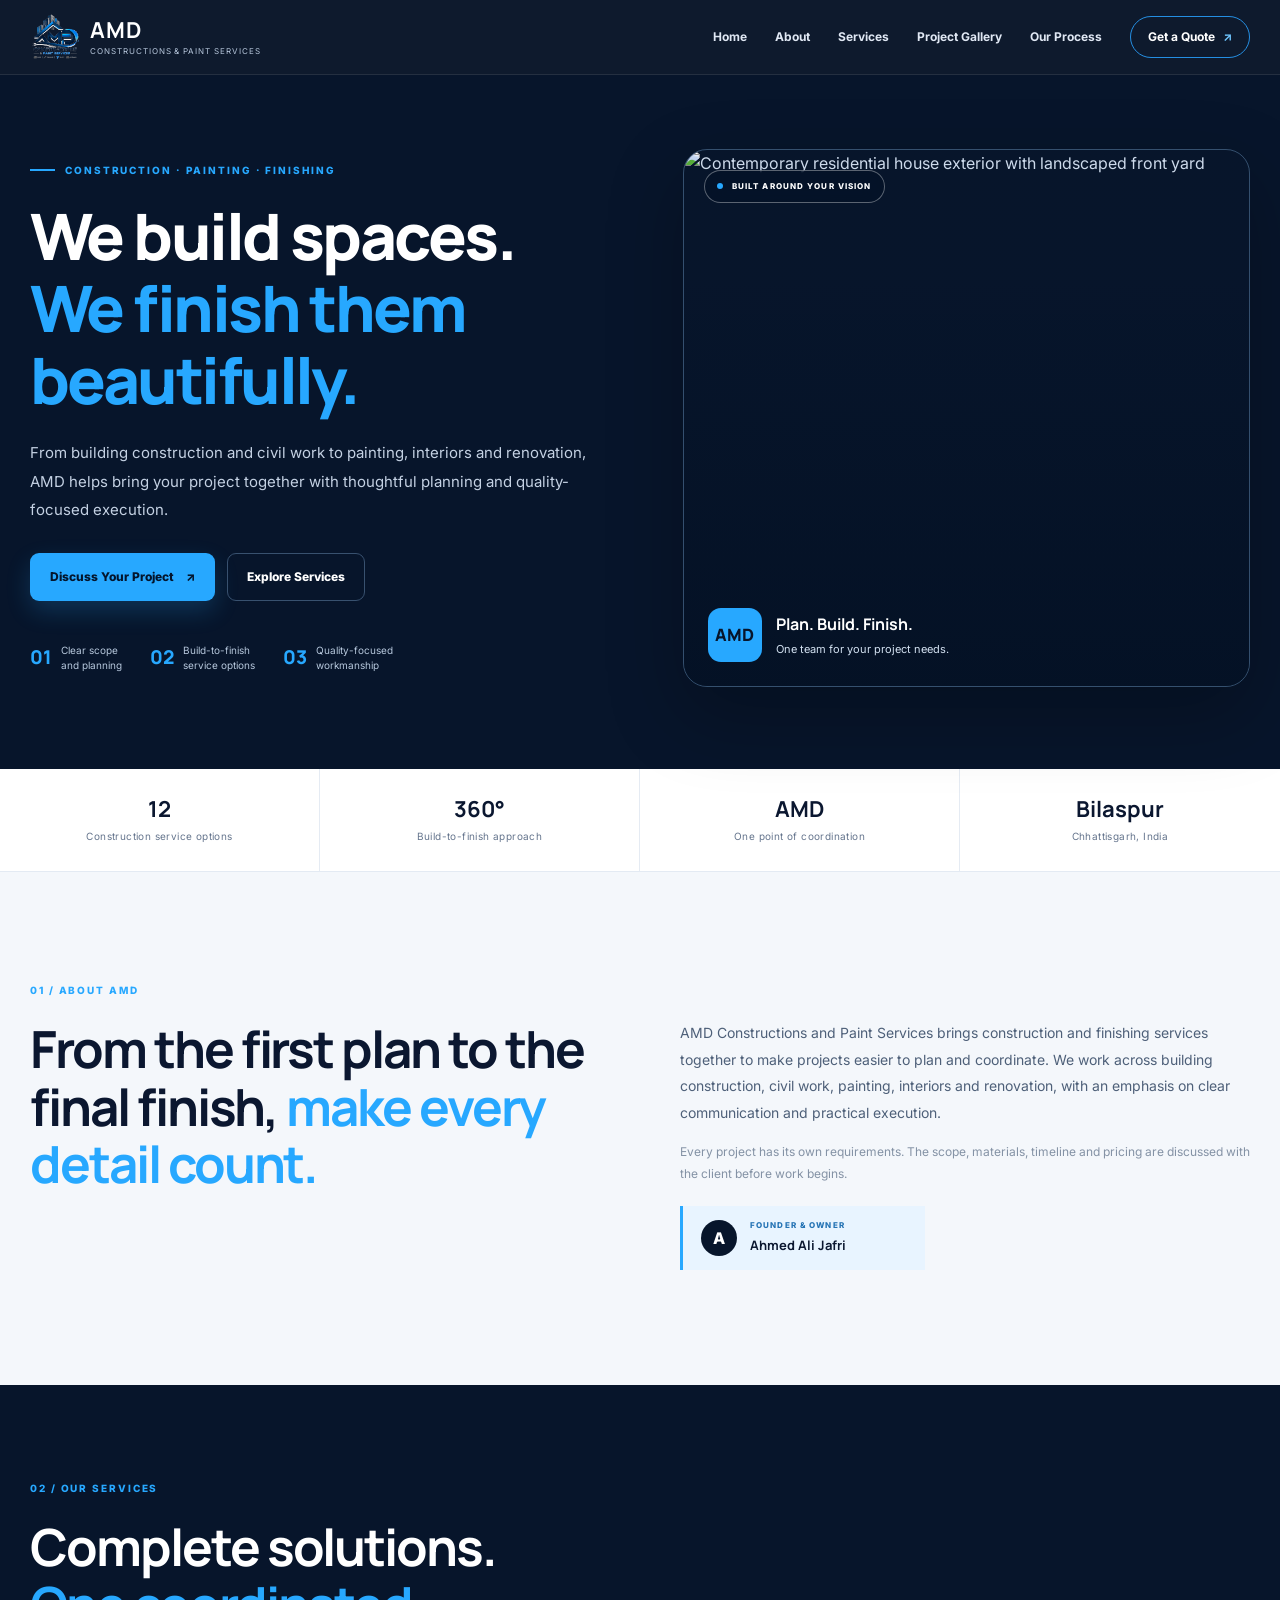
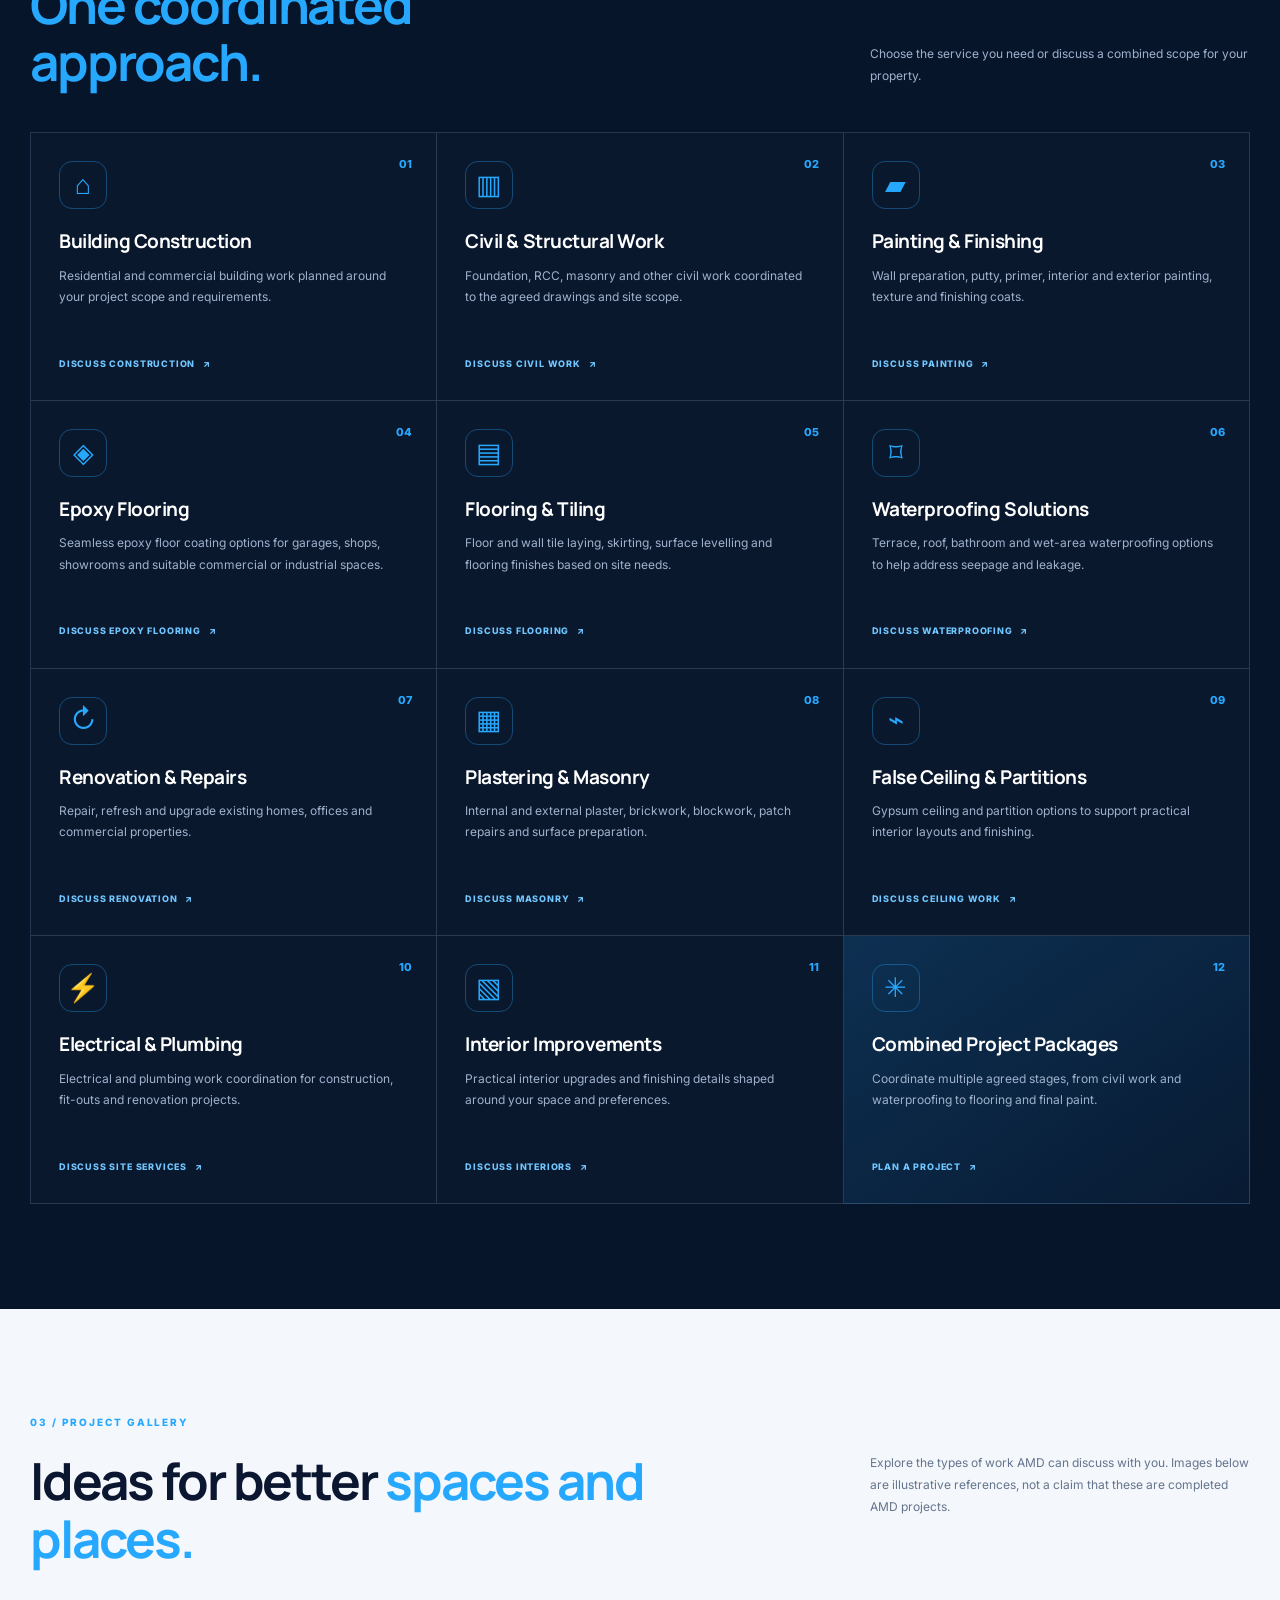
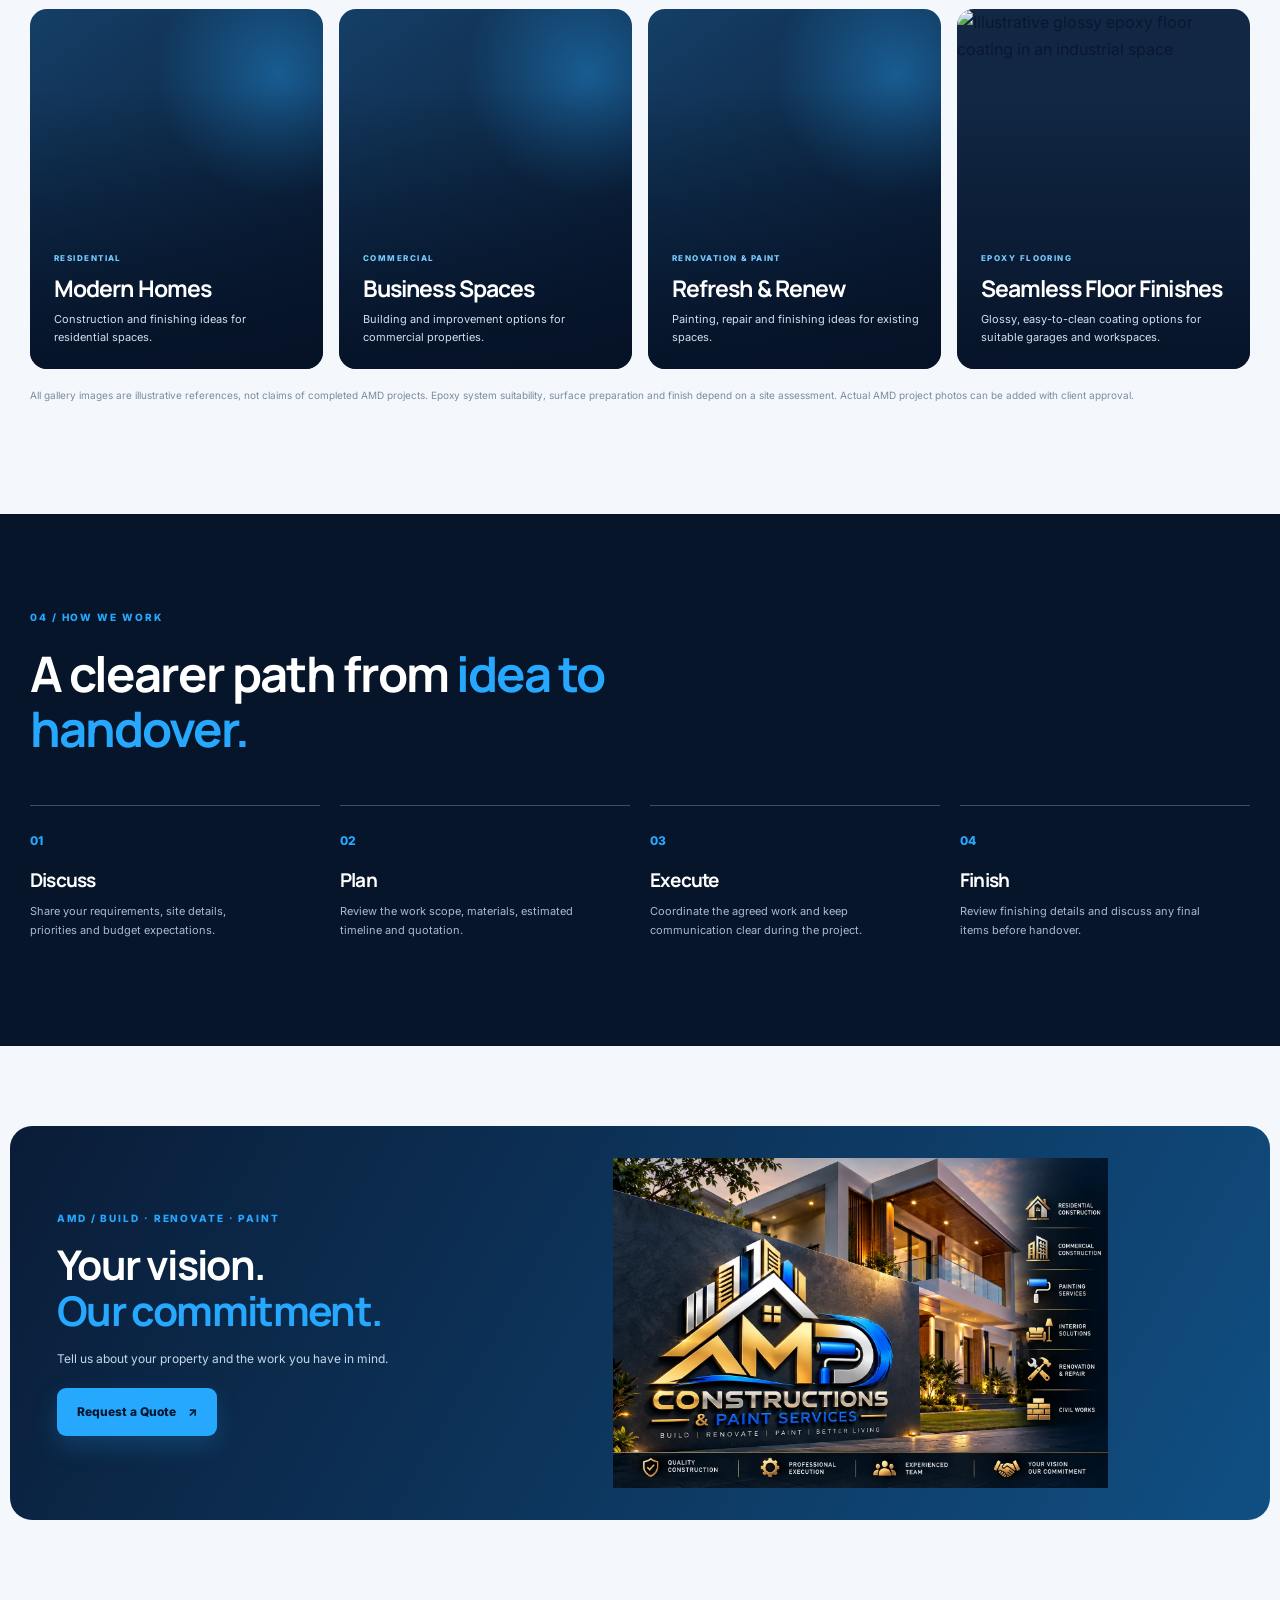
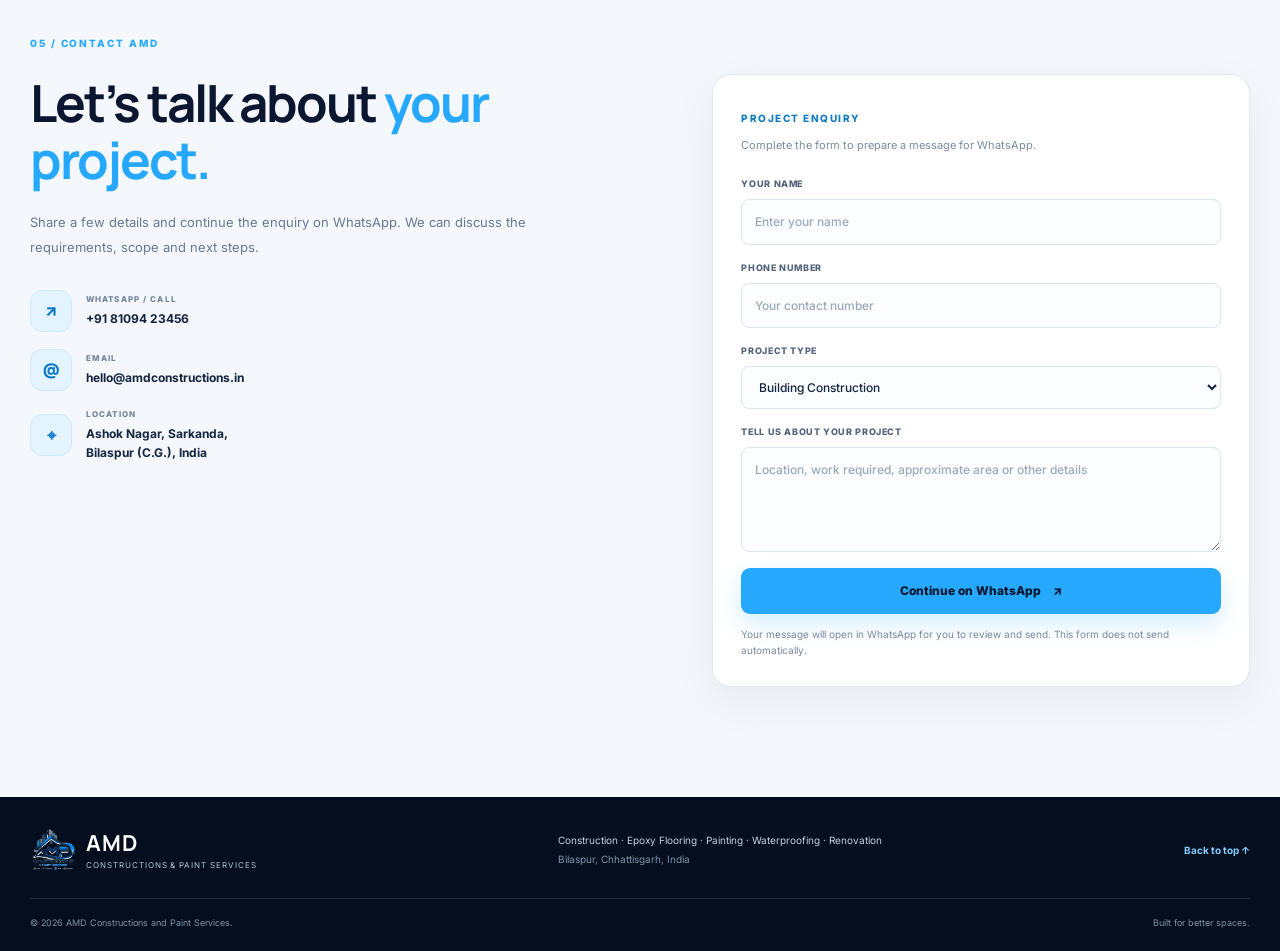
==== index.html @ caaff997 "Add files via upload" ====
<!doctype html>
<html lang="en-IN">
<head>
  <meta charset="utf-8">
  <meta name="viewport" content="width=device-width, initial-scale=1">
  <meta name="theme-color" content="#07152b">
  <meta name="description" content="AMD Constructions and Paint Services in Bilaspur, Chhattisgarh. Building construction, civil works, epoxy flooring, floor tiling, waterproofing, painting, interiors and renovation in Bilaspur, Chhattisgarh.">
  <meta name="robots" content="index, follow, max-image-preview:large">
  <link rel="canonical" href="https://amdconstructions.github.io/">
  <link rel="icon" type="image/png" href="assets/amd-logo-final.png">
  <meta property="og:type" content="website">
  <meta property="og:site_name" content="AMD Constructions and Paint Services">
  <meta property="og:title" content="AMD Constructions & Paint Services | Bilaspur">
  <meta property="og:description" content="From construction to the final finish — building, painting, interiors, civil works and renovation in Bilaspur, Chhattisgarh.">
  <meta property="og:url" content="https://amdconstructions.github.io/">
  <meta property="og:image" content="https://amdconstructions.github.io/assets/amd-banner.webp">
  <title>AMD Constructions & Paint Services | Bilaspur, Chhattisgarh</title>
  <link rel="preconnect" href="https://fonts.googleapis.com">
  <link rel="preconnect" href="https://fonts.gstatic.com" crossorigin>
  <link href="https://fonts.googleapis.com/css2?family=Inter:wght@400;500;600;700;800&family=Manrope:wght@500;600;700;800&display=swap" rel="stylesheet">
  <link rel="stylesheet" href="styles.css">
  <script type="application/ld+json">
  {
    "@context": "https://schema.org",
    "@type": "HomeAndConstructionBusiness",
    "name": "AMD Constructions and Paint Services",
    "url": "https://amdconstructions.github.io/",
    "image": "https://amdconstructions.github.io/assets/amd-banner.webp",
    "telephone": "+91-81094-23456",
    "email": "hello@amdconstructions.in",
    "address": {
      "@type": "PostalAddress",
      "streetAddress": "Ashok Nagar, Sarkanda",
      "addressLocality": "Bilaspur",
      "addressRegion": "Chhattisgarh",
      "addressCountry": "IN"
    },
    "areaServed": {"@type": "City", "name": "Bilaspur"},
    "founder": {"@type": "Person", "name": "Ahmed Ali Jafri"},
    "description": "Building construction, civil works, epoxy flooring, floor tiling, waterproofing, painting, interiors, plastering and renovation services."
  }
  </script>
</head>
<body>
  <a class="skip-link" href="#main">Skip to content</a>
  <header class="site-header">
    <div class="nav-wrap">
      <a class="brand" href="#home" aria-label="AMD Constructions and Paint Services home">
        <img src="assets/amd-logo-final.png" alt="AMD Constructions and Paint Services logo" width="54" height="54">
        <span class="brand-copy"><strong>AMD</strong><small>CONSTRUCTIONS &amp; PAINT SERVICES</small></span>
      </a>
      <button class="menu-toggle" type="button" aria-label="Open navigation menu" aria-expanded="false" aria-controls="primary-nav"><span></span><span></span><span></span></button>
      <nav class="nav" id="primary-nav" aria-label="Main navigation">
        <a href="#home">Home</a><a href="#about">About</a><a href="#services">Services</a><a href="#projects">Project Gallery</a><a href="#process">Our Process</a><a href="#contact" class="nav-cta">Get a Quote <span aria-hidden="true">↗</span></a>
      </nav>
    </div>
  </header>

  <main id="main">
    <section class="hero section-shell" id="home">
      <div class="hero-copy">
        <p class="eyebrow"><span></span> CONSTRUCTION · PAINTING · FINISHING</p>
        <h1>We build spaces.<br><span>We finish them beautifully.</span></h1>
        <p class="hero-intro">From building construction and civil work to painting, interiors and renovation, AMD helps bring your project together with thoughtful planning and quality-focused execution.</p>
        <div class="hero-actions"><a class="btn primary" href="#contact">Discuss Your Project <span aria-hidden="true">↗</span></a><a class="btn secondary" href="#services">Explore Services</a></div>
        <div class="hero-points"><div><span class="point-number">01</span><span>Clear scope<br>and planning</span></div><div><span class="point-number">02</span><span>Build-to-finish<br>service options</span></div><div><span class="point-number">03</span><span>Quality-focused<br>workmanship</span></div></div>
      </div>
      <div class="hero-image-wrap">
        <img class="hero-image" src="https://images.unsplash.com/photo-1600585154340-be6161a56a0c?auto=format&fit=crop&w=1400&q=85" alt="Contemporary residential house exterior with landscaped front yard" fetchpriority="high">
        <div class="image-shade"></div>
        <div class="hero-image-caption"><span class="caption-mark">AMD</span><span><strong>Plan. Build. Finish.</strong><small>One team for your project needs.</small></span></div>
        <div class="corner-label"><span class="corner-dot"></span> BUILT AROUND YOUR VISION</div>
      </div>
    </section>

    <section class="quick-facts" aria-label="AMD service overview">
      <div class="fact"><strong>12</strong><span>Construction service options</span></div><div class="fact"><strong>360°</strong><span>Build-to-finish approach</span></div><div class="fact"><strong>AMD</strong><span>One point of coordination</span></div><div class="fact"><strong>Bilaspur</strong><span>Chhattisgarh, India</span></div>
    </section>

    <section class="section about-section" id="about">
      <div class="section-kicker">01 / ABOUT AMD</div>
      <div class="two-col about-grid">
        <div><h2>From the first plan to the final finish, <span>make every detail count.</span></h2></div>
        <div class="about-copy"><p>AMD Constructions and Paint Services brings construction and finishing services together to make projects easier to plan and coordinate. We work across building construction, civil work, painting, interiors and renovation, with an emphasis on clear communication and practical execution.</p><p class="muted">Every project has its own requirements. The scope, materials, timeline and pricing are discussed with the client before work begins.</p><div class="founder-card"><span class="founder-icon" aria-hidden="true">A</span><span><small>FOUNDER &amp; OWNER</small><strong>Ahmed Ali Jafri</strong></span></div></div>
      </div>
    </section>

    <section class="section services-section dark-section" id="services">
      <div class="section-kicker">02 / OUR SERVICES</div>
      <div class="section-heading"><h2>Complete solutions.<br><span>One coordinated approach.</span></h2><p>Choose the service you need or discuss a combined scope for your property.</p></div>
      <div class="service-grid">
        <article class="service-card"><span class="service-index">01</span><div class="service-symbol" aria-hidden="true">⌂</div><h3>Building Construction</h3><p>Residential and commercial building work planned around your project scope and requirements.</p><a href="#contact">Discuss construction <span aria-hidden="true">↗</span></a></article>
        <article class="service-card"><span class="service-index">02</span><div class="service-symbol" aria-hidden="true">▥</div><h3>Civil &amp; Structural Work</h3><p>Foundation, RCC, masonry and other civil work coordinated to the agreed drawings and site scope.</p><a href="#contact">Discuss civil work <span aria-hidden="true">↗</span></a></article>
        <article class="service-card"><span class="service-index">03</span><div class="service-symbol" aria-hidden="true">▰</div><h3>Painting &amp; Finishing</h3><p>Wall preparation, putty, primer, interior and exterior painting, texture and finishing coats.</p><a href="#contact">Discuss painting <span aria-hidden="true">↗</span></a></article>
        <article class="service-card"><span class="service-index">04</span><div class="service-symbol" aria-hidden="true">◈</div><h3>Epoxy Flooring</h3><p>Seamless epoxy floor coating options for garages, shops, showrooms and suitable commercial or industrial spaces.</p><a href="#contact">Discuss epoxy flooring <span aria-hidden="true">↗</span></a></article>
        <article class="service-card"><span class="service-index">05</span><div class="service-symbol" aria-hidden="true">▤</div><h3>Flooring &amp; Tiling</h3><p>Floor and wall tile laying, skirting, surface levelling and flooring finishes based on site needs.</p><a href="#contact">Discuss flooring <span aria-hidden="true">↗</span></a></article>
        <article class="service-card"><span class="service-index">06</span><div class="service-symbol" aria-hidden="true">⌑</div><h3>Waterproofing Solutions</h3><p>Terrace, roof, bathroom and wet-area waterproofing options to help address seepage and leakage.</p><a href="#contact">Discuss waterproofing <span aria-hidden="true">↗</span></a></article>
        <article class="service-card"><span class="service-index">07</span><div class="service-symbol" aria-hidden="true">↻</div><h3>Renovation &amp; Repairs</h3><p>Repair, refresh and upgrade existing homes, offices and commercial properties.</p><a href="#contact">Discuss renovation <span aria-hidden="true">↗</span></a></article>
        <article class="service-card"><span class="service-index">08</span><div class="service-symbol" aria-hidden="true">▦</div><h3>Plastering &amp; Masonry</h3><p>Internal and external plaster, brickwork, blockwork, patch repairs and surface preparation.</p><a href="#contact">Discuss masonry <span aria-hidden="true">↗</span></a></article>
        <article class="service-card"><span class="service-index">09</span><div class="service-symbol" aria-hidden="true">⌁</div><h3>False Ceiling &amp; Partitions</h3><p>Gypsum ceiling and partition options to support practical interior layouts and finishing.</p><a href="#contact">Discuss ceiling work <span aria-hidden="true">↗</span></a></article>
        <article class="service-card"><span class="service-index">10</span><div class="service-symbol" aria-hidden="true">⚡</div><h3>Electrical &amp; Plumbing</h3><p>Electrical and plumbing work coordination for construction, fit-outs and renovation projects.</p><a href="#contact">Discuss site services <span aria-hidden="true">↗</span></a></article>
        <article class="service-card"><span class="service-index">11</span><div class="service-symbol" aria-hidden="true">▧</div><h3>Interior Improvements</h3><p>Practical interior upgrades and finishing details shaped around your space and preferences.</p><a href="#contact">Discuss interiors <span aria-hidden="true">↗</span></a></article>
        <article class="service-card service-card-featured"><span class="service-index">12</span><div class="service-symbol" aria-hidden="true">✳</div><h3>Combined Project Packages</h3><p>Coordinate multiple agreed stages, from civil work and waterproofing to flooring and final paint.</p><a href="#contact">Plan a project <span aria-hidden="true">↗</span></a></article>
      </div>
    </section>

    <section class="section projects-section" id="projects">
      <div class="section-kicker">03 / PROJECT GALLERY</div>
      <div class="section-heading light-heading"><h2>Ideas for better <span>spaces and places.</span></h2><p>Explore the types of work AMD can discuss with you. Images below are illustrative references, not a claim that these are completed AMD projects.</p></div>
      <div class="project-grid">
        <article class="project-card"><img src="https://images.unsplash.com/photo-1600585154340-be6161a56a0c?auto=format&fit=crop&w=1000&q=82" alt="Illustrative modern residential home exterior" loading="lazy"><div class="project-overlay"><span>RESIDENTIAL</span><h3>Modern Homes</h3><p>Construction and finishing ideas for residential spaces.</p></div></article>
        <article class="project-card"><img src="https://images.unsplash.com/photo-1486406146926-c627a92ad1ab?auto=format&fit=crop&w=1000&q=82" alt="Illustrative commercial office building exterior" loading="lazy"><div class="project-overlay"><span>COMMERCIAL</span><h3>Business Spaces</h3><p>Building and improvement options for commercial properties.</p></div></article>
        <article class="project-card"><img src="https://images.unsplash.com/photo-1562259949-e8e7689d7828?auto=format&fit=crop&w=1000&q=82" alt="Illustrative painting and home improvement work" loading="lazy"><div class="project-overlay"><span>RENOVATION &amp; PAINT</span><h3>Refresh &amp; Renew</h3><p>Painting, repair and finishing ideas for existing spaces.</p></div></article>
        <article class="project-card"><img src="https://resinkraft.co.in/images/Epoxy%20Flooring%20Services/Epoxy%20Floor%20Coating.jpg" alt="Illustrative glossy epoxy floor coating in an industrial space" loading="lazy"><div class="project-overlay"><span>EPOXY FLOORING</span><h3>Seamless Floor Finishes</h3><p>Glossy, easy-to-clean coating options for suitable garages and workspaces.</p></div></article>
      </div>
      <p class="image-disclaimer">All gallery images are illustrative references, not claims of completed AMD projects. Epoxy system suitability, surface preparation and finish depend on a site assessment. Actual AMD project photos can be added with client approval.</p>
    </section>

    <section class="section process-section dark-section" id="process">
      <div class="section-kicker">04 / HOW WE WORK</div><h2>A clearer path from <span>idea to handover.</span></h2>
      <div class="process-grid"><article><span>01</span><h3>Discuss</h3><p>Share your requirements, site details, priorities and budget expectations.</p></article><article><span>02</span><h3>Plan</h3><p>Review the work scope, materials, estimated timeline and quotation.</p></article><article><span>03</span><h3>Execute</h3><p>Coordinate the agreed work and keep communication clear during the project.</p></article><article><span>04</span><h3>Finish</h3><p>Review finishing details and discuss any final items before handover.</p></article></div>
    </section>

    <section class="brand-banner-section" aria-label="AMD construction and painting services banner"><div class="banner-copy"><p class="section-kicker">AMD / BUILD · RENOVATE · PAINT</p><h2>Your vision.<br><span>Our commitment.</span></h2><p>Tell us about your property and the work you have in mind.</p><a class="btn primary" href="#contact">Request a Quote <span aria-hidden="true">↗</span></a></div><img src="assets/amd-banner.webp" alt="AMD Constructions and Paint Services promotional banner showing residential and commercial construction, painting, interiors, renovation and civil works" loading="lazy"></section>

    <section class="section contact-section" id="contact">
      <div class="section-kicker">05 / CONTACT AMD</div><div class="contact-grid">
        <div class="contact-copy"><h2>Let’s talk about <span>your project.</span></h2><p>Share a few details and continue the enquiry on WhatsApp. We can discuss the requirements, scope and next steps.</p><div class="contact-details"><a href="https://wa.me/918109423456" target="_blank" rel="noopener noreferrer"><span class="contact-icon" aria-hidden="true">↗</span><span><small>WHATSAPP / CALL</small><strong>+91 81094 23456</strong></span></a><a href="mailto:hello@amdconstructions.in"><span class="contact-icon" aria-hidden="true">@</span><span><small>EMAIL</small><strong>hello@amdconstructions.in</strong></span></a><div><span class="contact-icon" aria-hidden="true">⌖</span><span><small>LOCATION</small><strong>Ashok Nagar, Sarkanda,<br>Bilaspur (C.G.), India</strong></span></div></div></div>
        <form class="contact-form" id="enquiry-form">
          <div class="form-heading"><span>PROJECT ENQUIRY</span><p>Complete the form to prepare a message for WhatsApp.</p></div>
          <label for="customer-name">Your name <input id="customer-name" name="name" autocomplete="name" required maxlength="100" placeholder="Enter your name"></label>
          <label for="customer-phone">Phone number <input id="customer-phone" name="phone" autocomplete="tel" inputmode="tel" required maxlength="25" placeholder="Your contact number"></label>
          <label for="project-type">Project type <select id="project-type" name="type" required><option value="Building Construction">Building Construction</option><option value="Civil / Structural Work">Civil / Structural Work</option><option value="Painting & Finishing">Painting &amp; Finishing</option><option value="Epoxy Flooring">Epoxy Flooring</option><option value="Flooring &amp; Tiling">Flooring &amp; Tiling</option><option value="Waterproofing Solutions">Waterproofing Solutions</option><option value="Plastering &amp; Masonry">Plastering &amp; Masonry</option><option value="False Ceiling &amp; Partitions">False Ceiling &amp; Partitions</option><option value="Electrical &amp; Plumbing">Electrical &amp; Plumbing</option><option value="Interior Solutions">Interior Solutions</option><option value="Renovation & Repair">Renovation &amp; Repair</option><option value="End-to-End Project">End-to-End Project</option><option value="Other / Not sure yet">Other / Not sure yet</option></select></label>
          <label for="project-message">Tell us about your project <textarea id="project-message" name="message" required maxlength="1500" rows="4" placeholder="Location, work required, approximate area or other details"></textarea></label>
          <button class="btn primary form-submit" type="submit">Continue on WhatsApp <span aria-hidden="true">↗</span></button><p class="form-note" id="form-note" role="status" aria-live="polite">Your message will open in WhatsApp for you to review and send. This form does not send automatically.</p>
        </form>
      </div>
    </section>
  </main>

  <footer class="site-footer"><div class="footer-main"><a class="brand footer-brand" href="#home"><img src="assets/amd-logo-final.png" alt="" width="48" height="48" loading="lazy"><span class="brand-copy"><strong>AMD</strong><small>CONSTRUCTIONS &amp; PAINT SERVICES</small></span></a><p>Construction · Epoxy Flooring · Painting · Waterproofing · Renovation<br><span>Bilaspur, Chhattisgarh, India</span></p><a class="back-top" href="#home">Back to top ↑</a></div><div class="footer-bottom"><span>© <span id="year"></span> AMD Constructions and Paint Services.</span><span>Built for better spaces.</span></div></footer>
  <script src="script.js" defer></script>
</body>
</html>
---- styles.css ----
:root{--navy:#07152b;--navy-2:#0a1d38;--navy-3:#102947;--blue:#27a8ff;--blue-2:#70c6ff;--ink:#0b1730;--muted:#64748b;--paper:#f4f7fb;--white:#fff;--line:rgba(147,174,207,.22);--radius:22px;--shadow:0 24px 70px rgba(4,19,42,.16)}
*{box-sizing:border-box}html{scroll-behavior:smooth;scroll-padding-top:90px}body{margin:0;background:var(--paper);color:var(--ink);font-family:Inter,Arial,sans-serif;line-height:1.65;-webkit-font-smoothing:antialiased}img{display:block;max-width:100%}a{color:inherit;text-decoration:none}button,input,select,textarea{font:inherit}button,a,input,select,textarea{-webkit-tap-highlight-color:transparent}a:focus-visible,button:focus-visible,input:focus-visible,select:focus-visible,textarea:focus-visible{outline:3px solid var(--blue);outline-offset:3px}.skip-link{position:absolute;left:-9999px;top:8px;background:#fff;color:#000;padding:10px 14px;z-index:1000}.skip-link:focus{left:8px}.site-header{position:sticky;top:0;z-index:100;background:rgba(5,17,37,.96);border-bottom:1px solid rgba(255,255,255,.09);backdrop-filter:blur(16px)}.nav-wrap{max-width:1320px;margin:auto;padding:12px 30px;display:flex;align-items:center;justify-content:space-between;gap:28px}.brand{display:inline-flex;align-items:center;gap:10px;min-width:0;color:#fff}.brand img{width:50px;height:50px;object-fit:contain;border-radius:8px}.brand-copy{display:flex;flex-direction:column;line-height:1.2}.brand-copy strong{font-family:Manrope,Inter,sans-serif;font-size:22px;letter-spacing:.04em}.brand-copy small{font-size:8px;letter-spacing:.12em;color:#b6c6db;margin-top:4px}.nav{display:flex;align-items:center;gap:28px;color:#e0e8f4;font-size:12px;font-weight:700}.nav>a:not(.nav-cta){transition:color .2s}.nav>a:not(.nav-cta):hover{color:var(--blue-2)}.nav-cta{border:1px solid #248ee2;border-radius:999px;padding:10px 17px;color:#fff}.nav-cta span{color:var(--blue-2);margin-left:5px}.menu-toggle{display:none;border:1px solid var(--line);background:transparent;border-radius:10px;padding:10px;width:44px;height:42px;cursor:pointer}.menu-toggle span{display:block;height:2px;background:white;margin:4px 0;border-radius:2px}.section-shell,.section{max-width:1320px;margin:0 auto;padding:100px 30px}.hero{display:grid;grid-template-columns:1.02fr .98fr;gap:62px;align-items:center;padding-top:74px;padding-bottom:82px;min-height:650px}.hero-copy{max-width:640px}.eyebrow,.section-kicker{font-size:10px;letter-spacing:.19em;font-weight:800;color:var(--blue);margin:0 0 22px}.eyebrow{display:flex;align-items:center;gap:10px}.eyebrow>span{display:inline-block;width:25px;height:2px;background:var(--blue)}h1,h2,h3,p{margin-top:0}h1,h2,h3{font-family:Manrope,Inter,sans-serif;line-height:1.12;letter-spacing:-.04em}h1{font-size:clamp(42px,5vw,70px);color:#fff;margin-bottom:24px;font-weight:800}h1 span,h2 span{color:var(--blue)}.hero{background:var(--navy);max-width:none;padding-left:max(30px,calc((100% - 1260px)/2));padding-right:max(30px,calc((100% - 1260px)/2));color:#d1deef}.hero-intro{max-width:600px;font-size:15px;line-height:1.9;color:#c4d1e3;margin-bottom:28px}.hero-actions{display:flex;flex-wrap:wrap;gap:12px}.btn{display:inline-flex;align-items:center;justify-content:center;gap:12px;border:1px solid transparent;border-radius:9px;padding:13px 19px;font-size:12px;font-weight:800;cursor:pointer;transition:transform .2s,background .2s,border-color .2s}.btn:hover{transform:translateY(-2px)}.btn.primary{background:var(--blue);color:#04152c;box-shadow:0 10px 24px rgba(39,168,255,.2)}.btn.primary:hover{background:#67c3ff}.btn.secondary{border-color:#38516f;color:#fff;background:transparent}.btn.secondary:hover{border-color:var(--blue)}.hero-points{display:flex;gap:28px;margin-top:42px}.hero-points>div{display:flex;align-items:flex-start;gap:9px;font-size:10px;line-height:1.55;color:#b7c8dd}.point-number{font-family:Manrope,sans-serif;font-size:19px;color:var(--blue);font-weight:800}.hero-image-wrap{position:relative;min-height:440px;height:clamp(440px,42vw,550px);border-radius:24px;overflow:hidden;border:1px solid rgba(139,188,234,.35);box-shadow:0 28px 75px rgba(0,0,0,.25)}.hero-image{width:100%;height:100%;object-fit:cover;object-position:center}.image-shade{position:absolute;inset:0;background:linear-gradient(180deg,rgba(3,16,35,.02) 25%,rgba(3,16,35,.72) 100%)}.hero-image-caption{position:absolute;left:24px;right:24px;bottom:24px;display:flex;align-items:center;gap:14px;color:#fff}.caption-mark{display:grid;place-items:center;width:54px;height:54px;border-radius:13px;background:var(--blue);color:var(--navy);font-family:Manrope,sans-serif;font-weight:800;font-size:17px}.hero-image-caption strong,.hero-image-caption small{display:block}.hero-image-caption strong{font-family:Manrope,sans-serif;font-size:16px}.hero-image-caption small{font-size:11px;color:#d3e1f1;margin-top:3px}.corner-label{position:absolute;top:20px;left:20px;padding:9px 12px;border:1px solid rgba(255,255,255,.35);background:rgba(4,18,39,.65);backdrop-filter:blur(10px);border-radius:999px;font-size:8px;letter-spacing:.14em;color:#fff;font-weight:800}.corner-dot{display:inline-block;width:6px;height:6px;border-radius:50%;background:var(--blue);margin-right:6px}.quick-facts{display:grid;grid-template-columns:repeat(4,1fr);background:#fff;border-bottom:1px solid #e3eaf3}.fact{padding:26px 20px;text-align:center;border-right:1px solid #e5ebf3}.fact:last-child{border:0}.fact strong,.fact span{display:block}.fact strong{font-family:Manrope,sans-serif;font-size:22px;line-height:1.3;color:var(--ink)}.fact span{font-size:10px;letter-spacing:.04em;color:#65758d;margin-top:5px}.about-section{padding-top:110px;padding-bottom:115px}.two-col{display:grid;grid-template-columns:1fr 1fr;gap:80px;align-items:start}.about-grid h2,.section-heading h2,.contact-copy h2{font-size:clamp(34px,4vw,52px);margin-bottom:0}.about-copy p{font-size:14px;line-height:1.9;color:#4e6079}.about-copy .muted{font-size:12px;color:#8492a5}.founder-card{display:inline-flex;align-items:center;gap:13px;background:#e8f4ff;border-left:3px solid var(--blue);padding:13px 18px;margin-top:8px;min-width:245px}.founder-icon{width:36px;height:36px;border-radius:50%;display:grid;place-items:center;background:var(--navy);color:#fff;font-weight:800}.founder-card small,.founder-card strong{display:block}.founder-card small{font-size:8px;letter-spacing:.14em;color:#2674b5;font-weight:800}.founder-card strong{font-family:Manrope,sans-serif;font-size:13px;margin-top:3px}.dark-section{background:var(--navy);color:#fff;max-width:none}.services-section{padding-left:max(30px,calc((100% - 1260px)/2));padding-right:max(30px,calc((100% - 1260px)/2));padding-top:95px;padding-bottom:105px}.section-heading{display:flex;align-items:end;justify-content:space-between;gap:45px;margin-bottom:42px}.section-heading h2{max-width:620px}.section-heading p{max-width:380px;color:#9fb2cc;font-size:12px;line-height:1.8;margin-bottom:4px}.service-grid{display:grid;grid-template-columns:repeat(3,minmax(0,1fr));border-top:1px solid var(--line);border-left:1px solid var(--line)}.service-card{position:relative;padding:28px 28px 26px;min-height:260px;border-right:1px solid var(--line);border-bottom:1px solid var(--line);background:rgba(255,255,255,.012);transition:background .2s}.service-card:hover{background:rgba(39,168,255,.07)}.service-card-featured{background:linear-gradient(145deg,rgba(39,168,255,.18),rgba(39,168,255,.035))}.service-index{position:absolute;top:22px;right:24px;color:var(--blue);font-size:11px;font-weight:800}.service-symbol{width:48px;height:48px;display:grid;place-items:center;border:1px solid rgba(39,168,255,.35);border-radius:13px;color:var(--blue);font-size:27px;margin-bottom:22px}.service-card h3{font-size:19px;letter-spacing:-.025em;margin-bottom:12px}.service-card p{font-size:12px;line-height:1.8;color:#9fb2cc;min-height:65px;margin-bottom:18px}.service-card a{font-size:9px;letter-spacing:.09em;text-transform:uppercase;color:var(--blue-2);font-weight:800}.service-card a span{margin-left:5px}.projects-section{padding-top:105px;padding-bottom:110px}.light-heading{align-items:start}.light-heading p{color:#65758d}.project-grid{display:grid;grid-template-columns:repeat(4,minmax(0,1fr));gap:16px}.project-card{position:relative;height:360px;border-radius:17px;overflow:hidden;background:#112744;isolation:isolate}.project-card:first-child{height:360px}.project-card img{width:100%;height:100%;object-fit:cover;transition:transform .55s ease}.project-card:hover img{transform:scale(1.05)}.project-card:after{content:"";position:absolute;inset:0;background:linear-gradient(180deg,rgba(5,17,37,0) 22%,rgba(5,17,37,.88) 100%);z-index:0}.project-overlay{position:absolute;left:24px;right:20px;bottom:22px;color:#fff;z-index:1}.project-overlay span{font-size:8px;letter-spacing:.18em;color:#78caff;font-weight:800}.project-overlay h3{font-size:23px;margin:8px 0}.project-overlay p{font-size:11px;line-height:1.7;color:#d3dfed;margin:0;max-width:310px}.image-disclaimer{font-size:10px;color:#7b8ba1;margin:18px 0 0}.process-section{padding-top:95px;padding-bottom:105px;padding-left:max(30px,calc((100% - 1260px)/2));padding-right:max(30px,calc((100% - 1260px)/2))}.process-section h2{font-size:clamp(34px,4vw,49px);max-width:760px;margin-bottom:48px}.process-grid{display:grid;grid-template-columns:repeat(4,minmax(0,1fr));gap:20px}.process-grid article{border-top:1px solid #34506f;padding-top:20px}.process-grid article>span{font-size:12px;color:var(--blue);font-weight:800}.process-grid h3{font-size:19px;margin:18px 0 10px}.process-grid p{font-size:11px;line-height:1.8;color:#a9bad0;margin:0;max-width:240px}.brand-banner-section{max-width:1260px;margin:80px auto;display:grid;grid-template-columns:.7fr 1.3fr;gap:35px;align-items:center;padding:32px;background:linear-gradient(120deg,#0a1c37,#104f83);border-radius:22px;overflow:hidden;color:#fff}.banner-copy{padding:12px 5px 12px 15px}.banner-copy .section-kicker{margin-bottom:15px}.banner-copy h2{font-size:clamp(30px,3.2vw,43px);margin-bottom:14px}.banner-copy p:not(.section-kicker){font-size:12px;color:#c5d8eb;line-height:1.8}.banner-copy .btn{margin-top:7px}.brand-banner-section>img{width:100%;max-height:330px;object-fit:contain;border-radius:12px}.contact-section{padding-top:35px;padding-bottom:110px}.contact-grid{display:grid;grid-template-columns:1fr .9fr;gap:85px;align-items:start}.contact-copy h2{margin-bottom:22px}.contact-copy>p{font-size:13px;color:#687a92;max-width:500px;line-height:1.9}.contact-details{display:grid;gap:17px;margin-top:30px}.contact-details>a,.contact-details>div{display:flex;align-items:center;gap:14px}.contact-icon{width:42px;height:42px;border-radius:12px;background:#e3f3ff;border:1px solid #cceaff;color:#0878c8;display:grid;place-items:center;font-weight:800;flex:0 0 auto}.contact-details small,.contact-details strong{display:block}.contact-details small{font-size:8px;letter-spacing:.14em;color:#73859c;font-weight:800;margin-bottom:3px}.contact-details strong{font-size:12px;color:#142541;line-height:1.6}.contact-form{padding:28px;background:#fff;border:1px solid #e0e8f2;border-radius:19px;box-shadow:0 15px 45px rgba(8,31,60,.06)}.form-heading{margin-bottom:23px}.form-heading span{font-size:10px;letter-spacing:.15em;color:#147bc1;font-weight:800}.form-heading p{font-size:11px;color:#7b8ba0;margin:7px 0 0}.contact-form label{display:block;font-size:9px;letter-spacing:.07em;text-transform:uppercase;font-weight:800;color:#53647d;margin-bottom:16px}.contact-form input,.contact-form select,.contact-form textarea{display:block;width:100%;margin-top:7px;padding:12px 13px;border:1px solid #dce5f0;border-radius:8px;background:#fbfdff;color:#12233e;font-size:12px;letter-spacing:0;text-transform:none;font-weight:500}.contact-form textarea{resize:vertical;min-height:105px}.contact-form input::placeholder,.contact-form textarea::placeholder{color:#9ba9ba}.form-submit{width:100%;border:0}.form-note{font-size:10px;line-height:1.6;color:#78889d;margin:12px 0 0}.site-footer{background:#040e1e;color:#fff;padding:30px max(30px,calc((100% - 1260px)/2)) 20px}.footer-main{display:flex;align-items:center;justify-content:space-between;gap:25px;padding-bottom:25px}.footer-brand img{width:46px;height:46px}.footer-main>p{font-size:10px;line-height:1.9;color:#c4d2e3;margin:0}.footer-main>p span{color:#8094af}.back-top{font-size:10px;color:#83ceff;font-weight:700}.footer-bottom{display:flex;justify-content:space-between;gap:20px;border-top:1px solid rgba(255,255,255,.12);padding-top:17px;font-size:9px;color:#8192a9}
@media(max-width:1050px){.nav-wrap{padding:12px 22px}.nav{gap:16px}.hero{gap:35px;padding-left:28px;padding-right:28px}.hero-image-wrap{height:440px;min-height:440px}.section{padding-left:25px;padding-right:25px}.services-section,.process-section{padding-left:25px;padding-right:25px}.brand-banner-section{margin:55px 25px}.two-col{gap:45px}.contact-grid{gap:45px}.service-card{padding:24px 20px}.project-card,.project-card:first-child{height:300px}.project-grid{grid-template-columns:repeat(2,minmax(0,1fr))}}
@media(max-width:760px){html{scroll-padding-top:75px}.nav-wrap{padding:10px 17px}.brand img{width:43px;height:43px}.brand-copy strong{font-size:19px}.brand-copy small{font-size:7px}.menu-toggle{display:block}.nav{display:none;position:absolute;top:100%;left:0;right:0;padding:14px 18px 20px;background:#06142a;border-bottom:1px solid rgba(255,255,255,.12);flex-direction:column;align-items:stretch;gap:0}.nav.is-open{display:flex}.nav>a{padding:13px 7px;border-bottom:1px solid rgba(255,255,255,.07)}.nav .nav-cta{text-align:center;margin-top:12px;border:1px solid #248ee2;padding:12px}.hero{grid-template-columns:1fr;gap:32px;padding:58px 20px 45px;min-height:0}.hero-copy{max-width:none}.eyebrow,.section-kicker{font-size:9px;margin-bottom:18px}h1{font-size:clamp(39px,10.5vw,58px);margin-bottom:19px}.hero-intro{font-size:13px;line-height:1.85}.hero-points{gap:13px;margin-top:30px;justify-content:space-between}.hero-points>div{gap:6px;font-size:9px}.point-number{font-size:17px}.hero-image-wrap{height:360px;min-height:360px;border-radius:18px}.hero-image-caption{left:15px;right:15px;bottom:15px}.corner-label{top:13px;left:13px;font-size:7px}.quick-facts{grid-template-columns:repeat(2,1fr)}.fact{padding:20px 10px;border-bottom:1px solid #e5ebf3}.fact:nth-child(2){border-right:0}.fact:nth-child(3),.fact:nth-child(4){border-bottom:0}.fact strong{font-size:20px}.fact span{font-size:9px}.section{padding:70px 20px}.two-col{grid-template-columns:1fr;gap:25px}.about-grid h2,.section-heading h2,.contact-copy h2{font-size:clamp(33px,8.5vw,44px)}.about-copy p{font-size:13px}.services-section,.process-section{padding:70px 20px}.section-heading{display:block;margin-bottom:30px}.section-heading p{margin-top:18px}.service-grid{grid-template-columns:1fr 1fr}.service-card{padding:21px 17px;min-height:275px}.service-card h3{font-size:17px}.service-card p{font-size:11px;min-height:90px}.service-symbol{width:42px;height:42px;font-size:24px;margin-bottom:18px}.service-index{top:17px;right:17px}.projects-section{padding-top:72px;padding-bottom:75px}.project-grid{grid-template-columns:1fr;gap:14px}.project-card,.project-card:first-child{height:300px}.project-overlay{left:19px;bottom:18px}.process-section h2{font-size:clamp(33px,8vw,43px);margin-bottom:35px}.process-grid{grid-template-columns:1fr 1fr;gap:26px 18px}.process-grid h3{font-size:17px;margin-top:12px}.brand-banner-section{margin:20px 16px 55px;padding:24px 18px;grid-template-columns:1fr;gap:20px}.banner-copy{padding:0}.brand-banner-section>img{max-height:none;width:100%}.banner-copy h2{font-size:36px}.contact-section{padding-top:20px;padding-bottom:75px}.contact-grid{grid-template-columns:1fr;gap:32px}.contact-form{padding:22px 18px}.contact-details{margin-top:24px}.site-footer{padding:27px 20px 18px}.footer-main{align-items:flex-start;flex-wrap:wrap}.footer-main>p{width:100%;order:3}.footer-bottom{font-size:8px}}
@media(max-width:420px){.brand-copy small{max-width:170px;letter-spacing:.08em}.hero-actions{display:grid;grid-template-columns:1fr}.hero-actions .btn{width:100%}.hero-image-wrap{height:300px;min-height:300px}.hero-points{gap:8px}.hero-points>div{font-size:8px}.service-grid{grid-template-columns:1fr}.service-card{min-height:0}.service-card p{min-height:0}.service-card a{display:inline-block;margin-top:3px}.process-grid{grid-template-columns:1fr}.process-grid p{max-width:none}.footer-bottom{flex-direction:column;gap:5px}}
@media(prefers-reduced-motion:reduce){*,*::before,*::after{scroll-behavior:auto!important;transition:none!important;animation:none!important}}
.hero-image-wrap.image-fallback{background:radial-gradient(circle at 80% 15%,rgba(39,168,255,.38),transparent 35%),linear-gradient(135deg,#183e64,#07152b)}.project-card.image-fallback{background:radial-gradient(circle at 85% 18%,rgba(39,168,255,.38),transparent 32%),linear-gradient(145deg,#153f67,#07152b)}
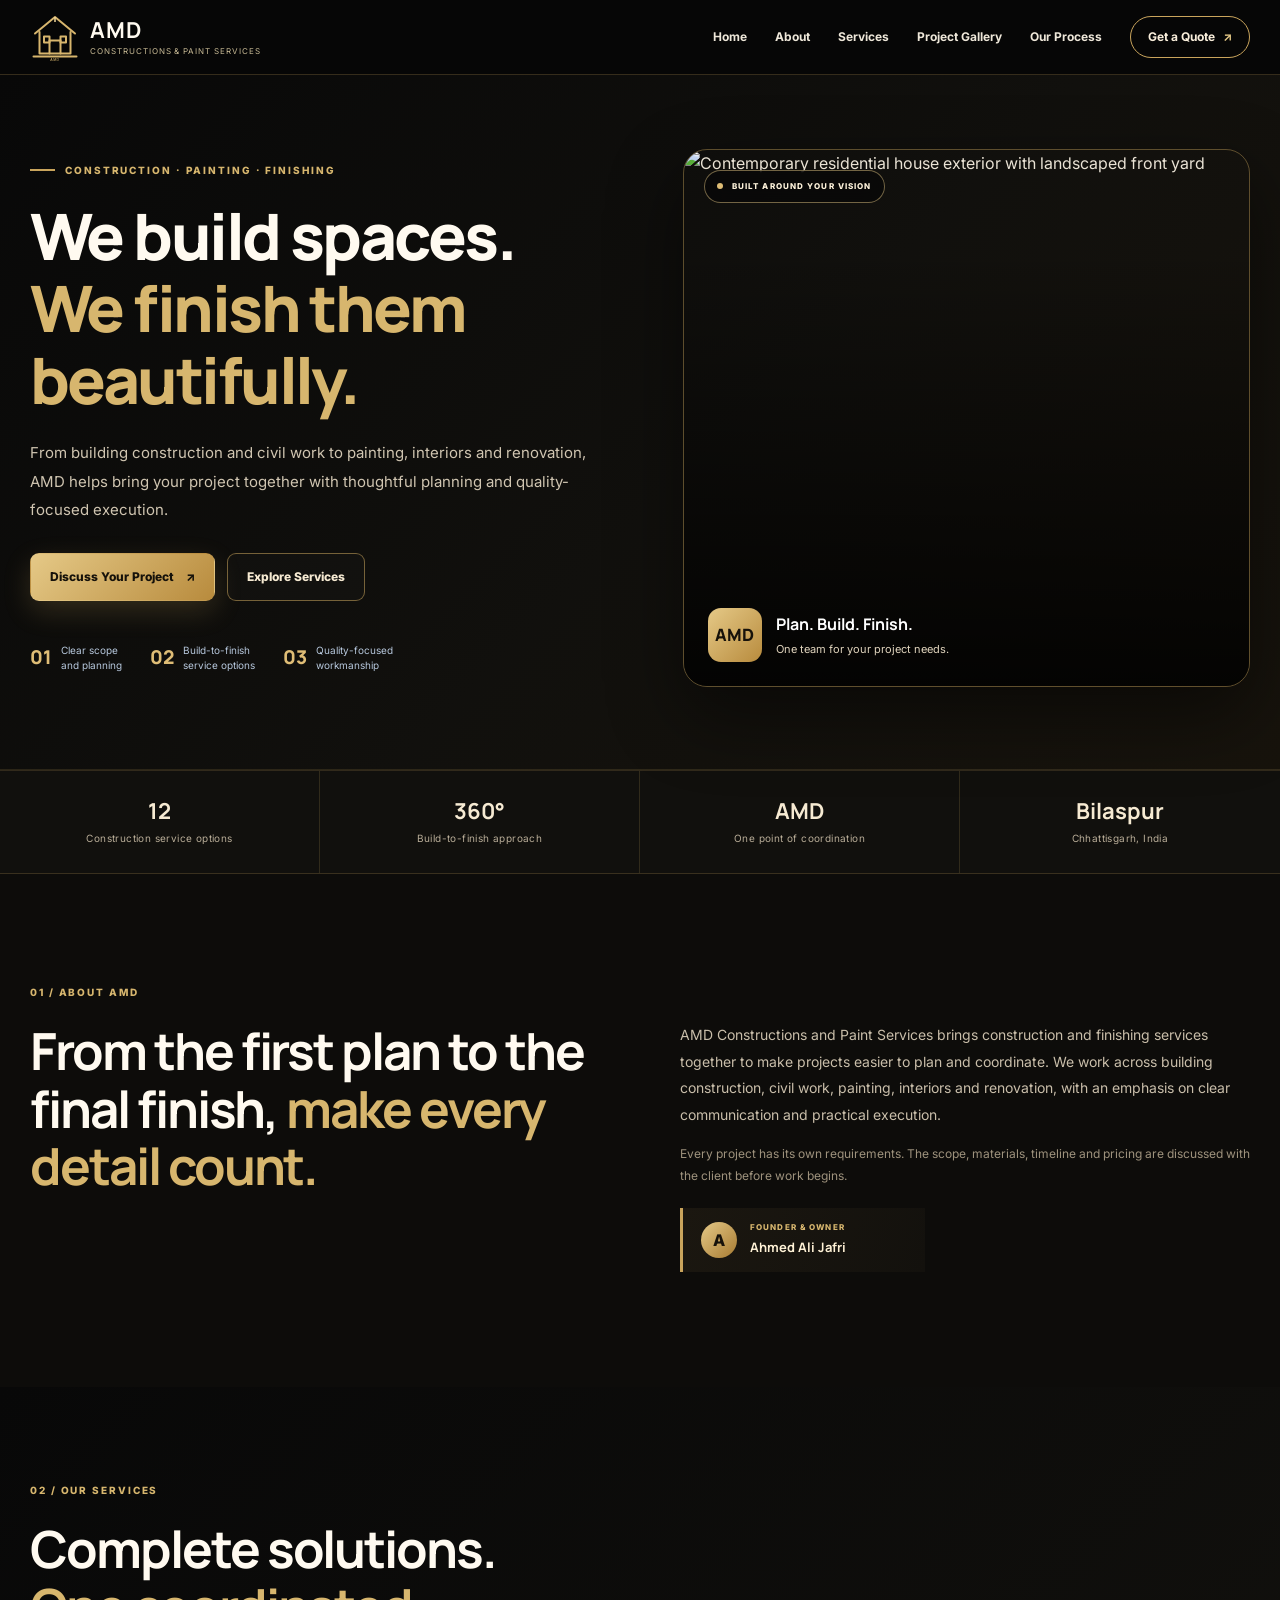
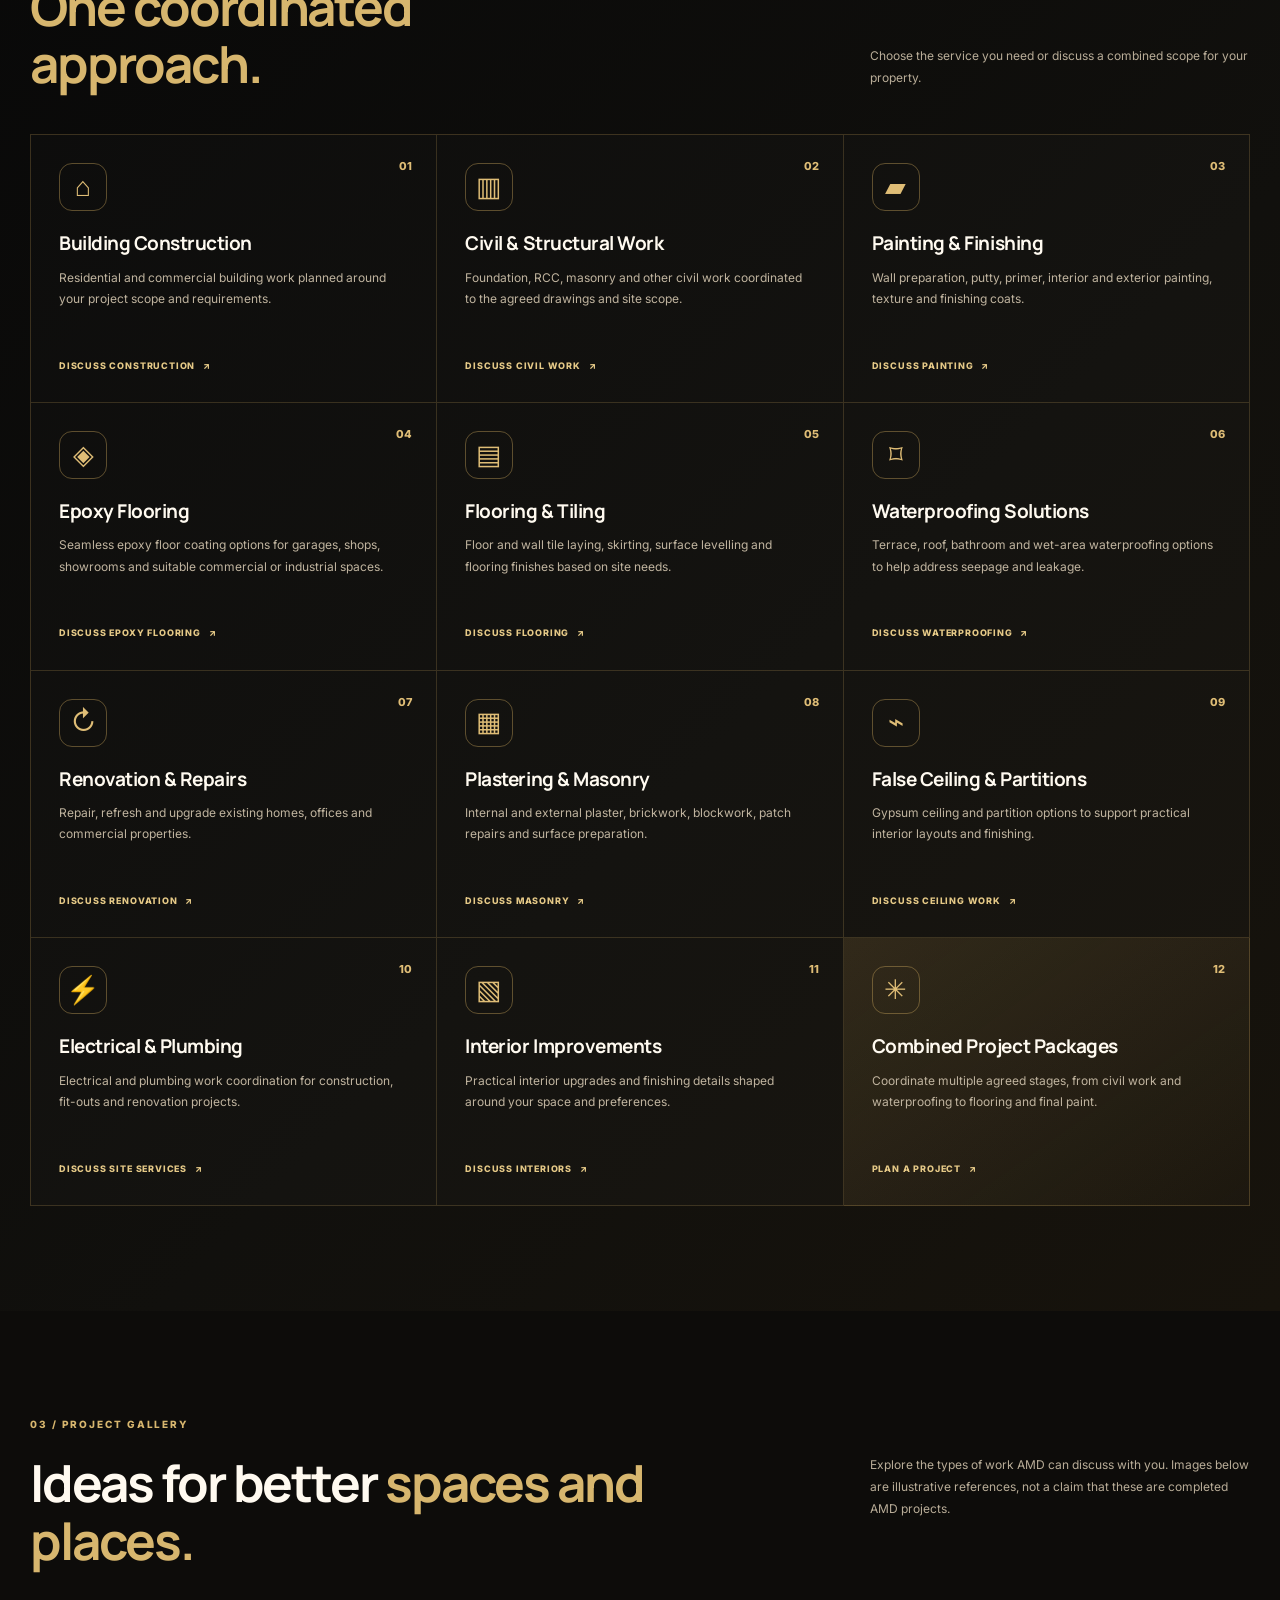
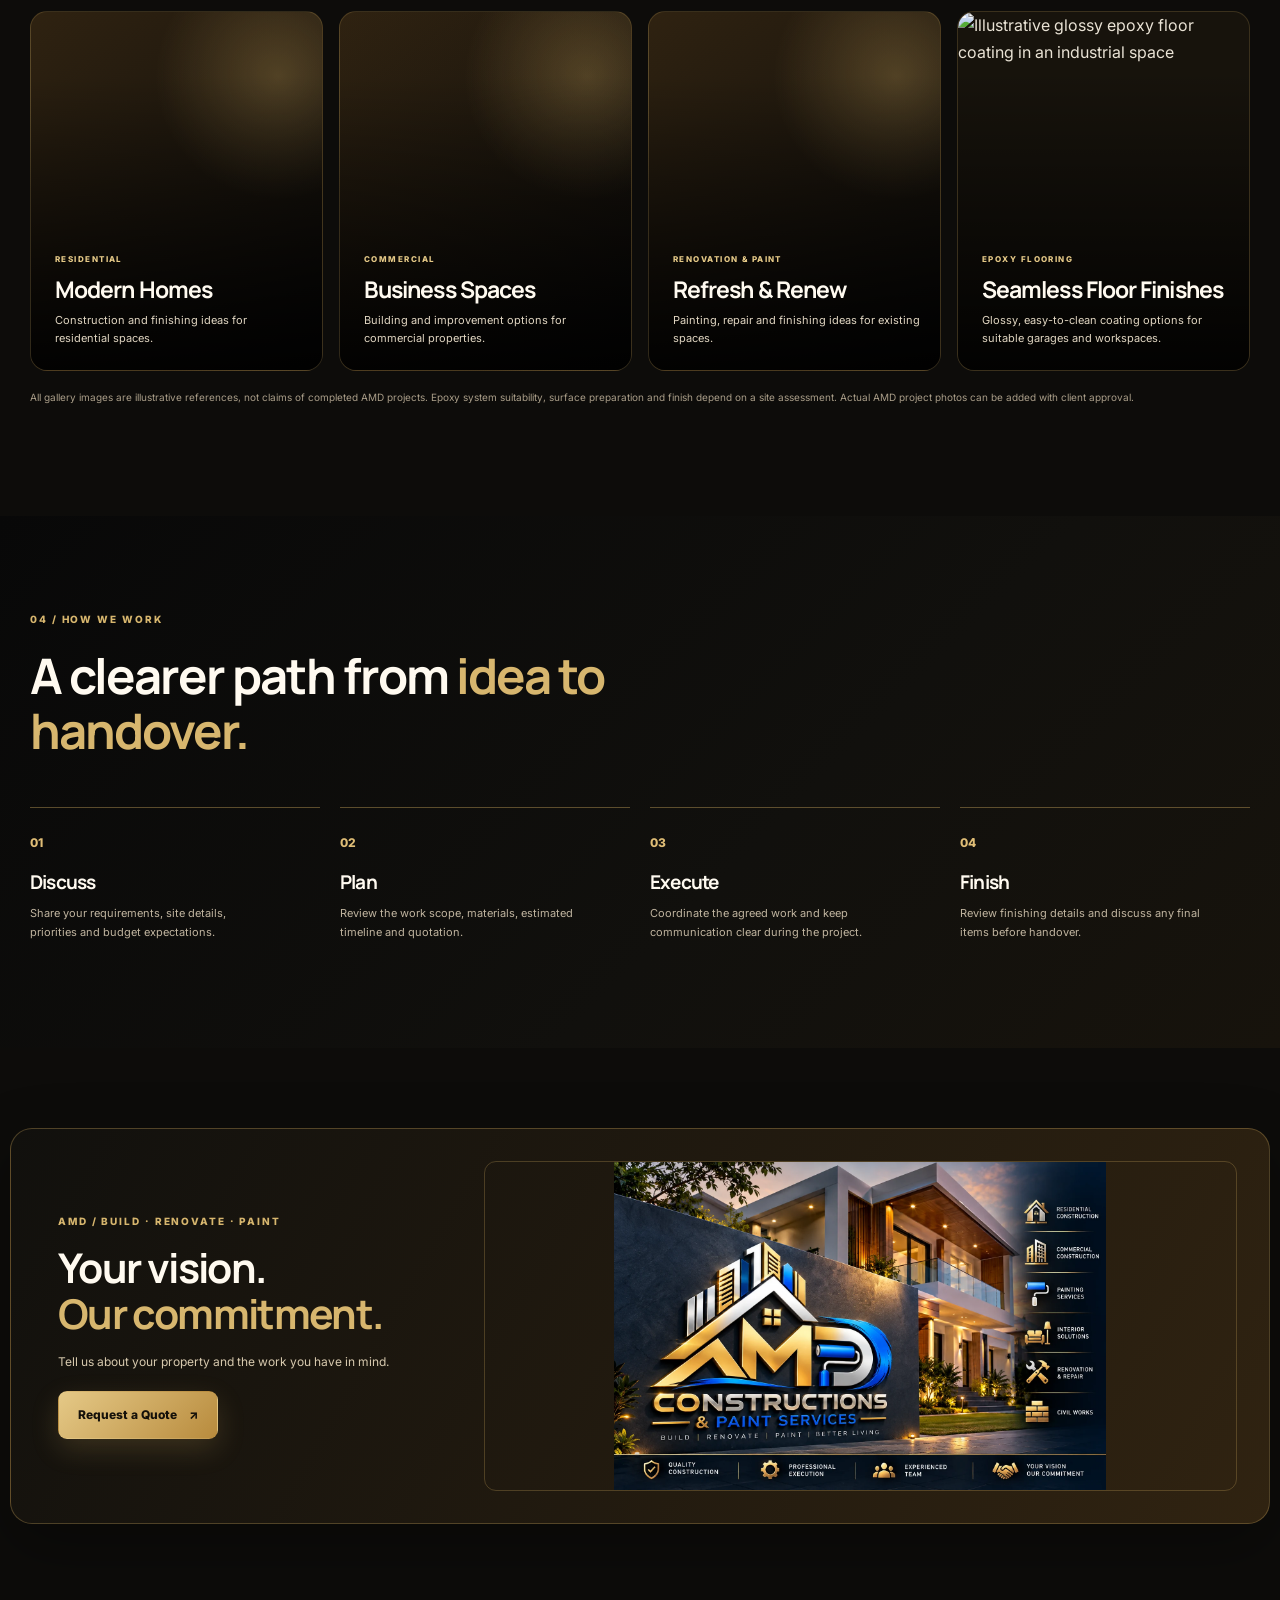
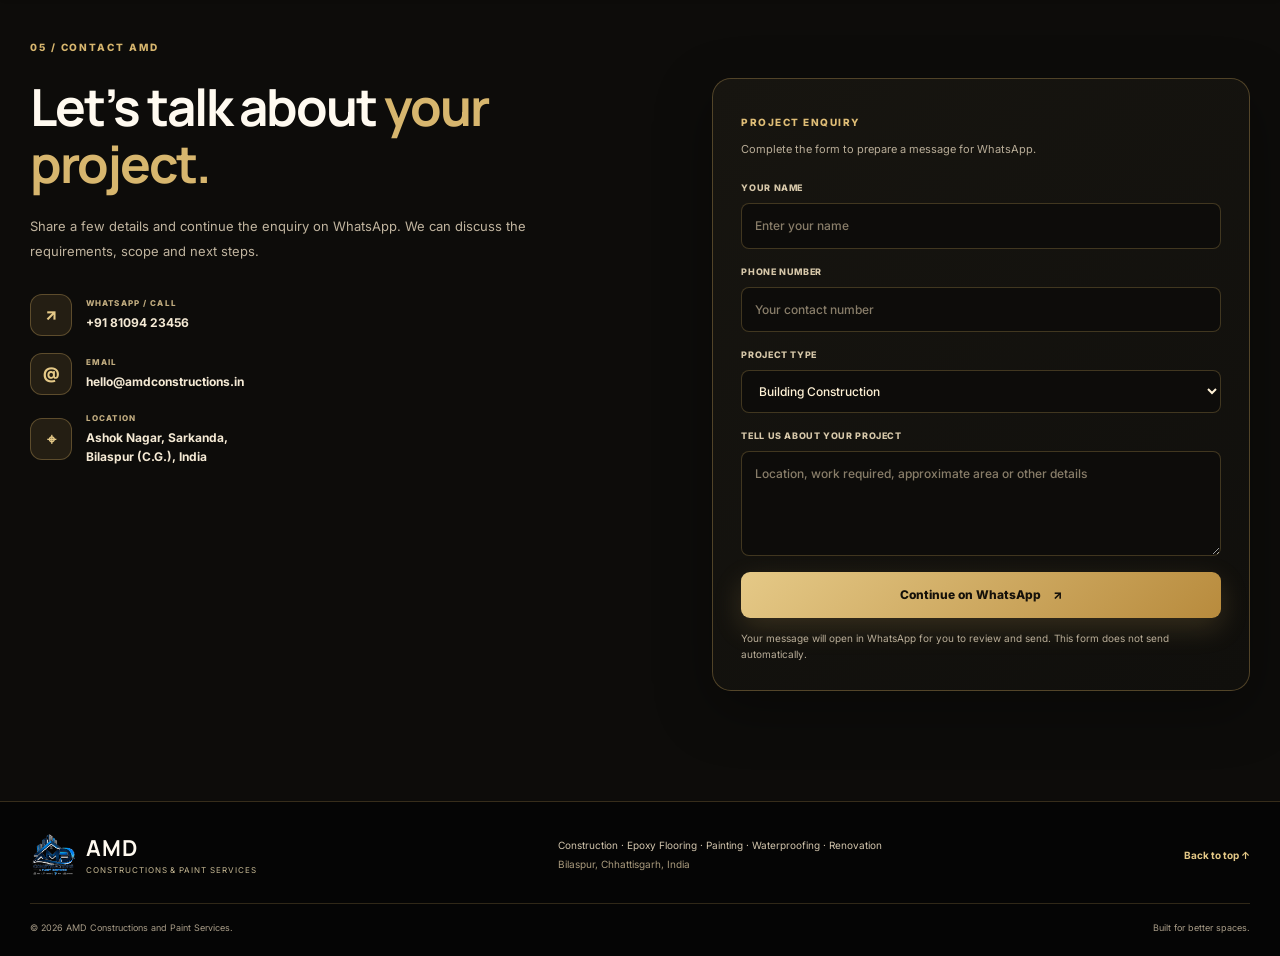
==== commit afc23a14: "Replace logo image with gold SVG version" ====
--- a/index.html
+++ b/index.html
@@ -1,13 +1,24 @@
 <!doctype html>
 <html lang="en-IN">
-<head>
+  <meta property="og:site_name"
+      content="AMD Constructions and Paint Services">
+  <script type="application/ld+json">
+{
+  "@context": "https://schema.org",
+  "@type": "WebSite",
+  "name": "AMD Constructions and Paint Services",
+  "alternateName": "AMD Constructions",
+  "url": "https://amdconstructions.github.io/"
+}
+</script>
+  <head>
   <meta charset="utf-8">
   <meta name="viewport" content="width=device-width, initial-scale=1">
   <meta name="theme-color" content="#07152b">
   <meta name="description" content="AMD Constructions and Paint Services in Bilaspur, Chhattisgarh. Building construction, civil works, epoxy flooring, floor tiling, waterproofing, painting, interiors and renovation in Bilaspur, Chhattisgarh.">
   <meta name="robots" content="index, follow, max-image-preview:large">
   <link rel="canonical" href="https://amdconstructions.github.io/">
-  <link rel="icon" type="image/png" href="assets/amd-logo-final.png">
+  <link rel="icon" type="image/png" sizes="512x512" href="/amd-favicon.png">
   <meta property="og:type" content="website">
   <meta property="og:site_name" content="AMD Constructions and Paint Services">
   <meta property="og:title" content="AMD Constructions & Paint Services | Bilaspur">
@@ -46,7 +57,10 @@
   <header class="site-header">
     <div class="nav-wrap">
       <a class="brand" href="#home" aria-label="AMD Constructions and Paint Services home">
-        <img src="assets/amd-logo-final.png" alt="AMD Constructions and Paint Services logo" width="54" height="54">
+      <img src="assets/amd-logo-gold.svg"
+     alt="AMD Constructions and Paint Services"
+     width="54"
+     height="54">
         <span class="brand-copy"><strong>AMD</strong><small>CONSTRUCTIONS &amp; PAINT SERVICES</small></span>
       </a>
       <button class="menu-toggle" type="button" aria-label="Open navigation menu" aria-expanded="false" aria-controls="primary-nav"><span></span><span></span><span></span></button>
--- a/styles.css
+++ b/styles.css
@@ -5,3 +5,102 @@
 @media(max-width:420px){.brand-copy small{max-width:170px;letter-spacing:.08em}.hero-actions{display:grid;grid-template-columns:1fr}.hero-actions .btn{width:100%}.hero-image-wrap{height:300px;min-height:300px}.hero-points{gap:8px}.hero-points>div{font-size:8px}.service-grid{grid-template-columns:1fr}.service-card{min-height:0}.service-card p{min-height:0}.service-card a{display:inline-block;margin-top:3px}.process-grid{grid-template-columns:1fr}.process-grid p{max-width:none}.footer-bottom{flex-direction:column;gap:5px}}
 @media(prefers-reduced-motion:reduce){*,*::before,*::after{scroll-behavior:auto!important;transition:none!important;animation:none!important}}
 .hero-image-wrap.image-fallback{background:radial-gradient(circle at 80% 15%,rgba(39,168,255,.38),transparent 35%),linear-gradient(135deg,#183e64,#07152b)}.project-card.image-fallback{background:radial-gradient(circle at 85% 18%,rgba(39,168,255,.38),transparent 32%),linear-gradient(145deg,#153f67,#07152b)}
+
+/* =========================================================
+   AMD PREMIUM BLACK & GOLD THEME
+   Appended overrides: preserves the existing layout and JS.
+   ========================================================= */
+:root{
+  --navy:#090909;
+  --navy-2:#11100d;
+  --navy-3:#1b1811;
+  --blue:#c9a45c;
+  --blue-2:#e5c987;
+  --ink:#f4efe5;
+  --muted:#b8ad99;
+  --paper:#0d0c0a;
+  --white:#fffaf0;
+  --line:rgba(201,164,92,.25);
+  --shadow:0 24px 70px rgba(0,0,0,.42);
+}
+html,body{background:#0d0c0a;color:#eee7d9}
+body{color:#eee7d9}
+a:focus-visible,button:focus-visible,input:focus-visible,select:focus-visible,textarea:focus-visible{outline-color:#d5b36b}
+.skip-link{background:#e5c987;color:#111}
+.site-header{background:rgba(7,7,7,.96);border-bottom:1px solid rgba(201,164,92,.24)}
+.brand{color:#fffaf0}.brand-copy small{color:#c7b994}
+.nav{color:#eee7d9}.nav>a:not(.nav-cta):hover{color:#e5c987}
+.nav-cta{border-color:#c9a45c;color:#f8edda}.nav-cta span{color:#e5c987}
+.menu-toggle{border-color:rgba(201,164,92,.35)}
+.menu-toggle span{background:#e5c987}
+.hero,.dark-section{background:linear-gradient(135deg,#080808 0%,#11100d 55%,#17130c 100%);color:#eee7d9}
+.hero{border-bottom:1px solid rgba(201,164,92,.18)}
+.eyebrow,.section-kicker{color:#d7b66e}
+.eyebrow>span{background:#c9a45c}
+h1,h2,h3{color:#fffaf0}
+h1 span,h2 span{color:#d7b66e}
+.hero-intro{color:#d0c5b1}
+.btn.primary{background:linear-gradient(135deg,#e5c987,#b88b3d);color:#15110a;box-shadow:0 10px 28px rgba(201,164,92,.2)}
+.btn.primary:hover{background:linear-gradient(135deg,#f0dca7,#c9a45c)}
+.btn.secondary{border-color:rgba(201,164,92,.55);color:#f6ead2;background:rgba(255,255,255,.015)}
+.btn.secondary:hover{border-color:#e5c987;background:rgba(201,164,92,.08)}
+.point-number{color:#dfbd76}
+.hero-image-wrap{border-color:rgba(201,164,92,.42);box-shadow:0 28px 75px rgba(0,0,0,.48)}
+.image-shade{background:linear-gradient(180deg,rgba(0,0,0,.02) 20%,rgba(0,0,0,.82) 100%)}
+.caption-mark{background:linear-gradient(135deg,#e5c987,#b88b3d);color:#17120a}
+.hero-image-caption small{color:#e0d4bd}
+.corner-label{border-color:rgba(229,201,135,.48);background:rgba(8,8,8,.72);color:#fff4dc}
+.corner-dot{background:#dfbd76}
+.quick-facts{background:#11100d;border-top:1px solid rgba(201,164,92,.18);border-bottom:1px solid rgba(201,164,92,.22)}
+.fact{border-color:rgba(201,164,92,.18)}
+.fact strong{color:#f6ead2}.fact span{color:#b9ad98}
+.about-section,.projects-section,.contact-section{background:#0d0c0a;color:#eee7d9}
+.about-copy p{color:#c9beaa}.about-copy .muted{color:#9e927d}
+.founder-card{background:linear-gradient(110deg,#1b1710,#13110d);border-left-color:#c9a45c;color:#fff0d1}
+.founder-icon{background:linear-gradient(135deg,#e5c987,#a77b32);color:#17120a}
+.founder-card small{color:#d7b66e}.founder-card strong{color:#fff2d6}
+.services-section,.process-section{background:linear-gradient(135deg,#080808 0%,#11100d 60%,#17130c 100%)}
+.service-grid{border-color:rgba(201,164,92,.25)}
+.service-card{border-color:rgba(201,164,92,.22);background:rgba(255,255,255,.012)}
+.service-card:hover{background:rgba(201,164,92,.075)}
+.service-card-featured{background:linear-gradient(145deg,rgba(201,164,92,.17),rgba(201,164,92,.035))}
+.service-index{color:#dfbd76}
+.service-symbol{border-color:rgba(201,164,92,.42);color:#dfbd76}
+.service-card p{color:#c0b49f}
+.service-card a{color:#e5c987}
+.section-heading p{color:#b9ad98}
+.light-heading p{color:#b9ad98}
+.project-card{background:#17130c;border:1px solid rgba(201,164,92,.2)}
+.project-card:after{background:linear-gradient(180deg,rgba(0,0,0,.02) 18%,rgba(0,0,0,.9) 100%)}
+.project-overlay span{color:#e5c987}
+.project-overlay p{color:#e1d6c2}
+.image-disclaimer{color:#a99d88}
+.process-grid article{border-top-color:rgba(201,164,92,.42)}
+.process-grid article>span{color:#dfbd76}
+.process-grid p{color:#c0b49f}
+.brand-banner-section{background:linear-gradient(120deg,#11100d,#302311);border:1px solid rgba(201,164,92,.32);box-shadow:0 22px 65px rgba(0,0,0,.32)}
+.banner-copy p:not(.section-kicker){color:#d7c9ae}
+.brand-banner-section>img{border:1px solid rgba(201,164,92,.28)}
+.contact-copy>p{color:#c0b49f}
+.contact-details small{color:#c2ad80}
+.contact-details strong{color:#f5ead5}
+.contact-icon{background:rgba(201,164,92,.12);border-color:rgba(201,164,92,.35);color:#e5c987}
+.contact-form{background:linear-gradient(145deg,#171510,#100f0c);border:1px solid rgba(201,164,92,.34);box-shadow:0 18px 55px rgba(0,0,0,.34)}
+.form-heading span{color:#dfbd76}
+.form-heading p{color:#b9ad98}
+.contact-form label{color:#d6c7a9}
+.contact-form input,.contact-form select,.contact-form textarea{border-color:rgba(201,164,92,.28);background:#0d0c0a;color:#fff2d6}
+.contact-form input:focus,.contact-form select:focus,.contact-form textarea:focus{border-color:#d7b66e;outline-color:#d7b66e}
+.contact-form input::placeholder,.contact-form textarea::placeholder{color:#887d69}
+.form-note{color:#b9ad98}
+.site-footer{background:#050505;border-top:1px solid rgba(201,164,92,.25)}
+.footer-main>p{color:#d2c5ad}.footer-main>p span{color:#a99a7d}
+.back-top{color:#e5c987}
+.footer-bottom{border-top-color:rgba(201,164,92,.22);color:#a99d88}
+.hero-image-wrap.image-fallback{background:radial-gradient(circle at 80% 15%,rgba(201,164,92,.34),transparent 35%),linear-gradient(135deg,#302311,#090909)}
+.project-card.image-fallback{background:radial-gradient(circle at 85% 18%,rgba(201,164,92,.3),transparent 32%),linear-gradient(145deg,#302311,#090909)}
+@media(max-width:760px){
+  .nav{background:#090909;border-bottom-color:rgba(201,164,92,.25)}
+  .nav>a{border-bottom-color:rgba(201,164,92,.12)}
+  .nav .nav-cta{border-color:#c9a45c}
+}
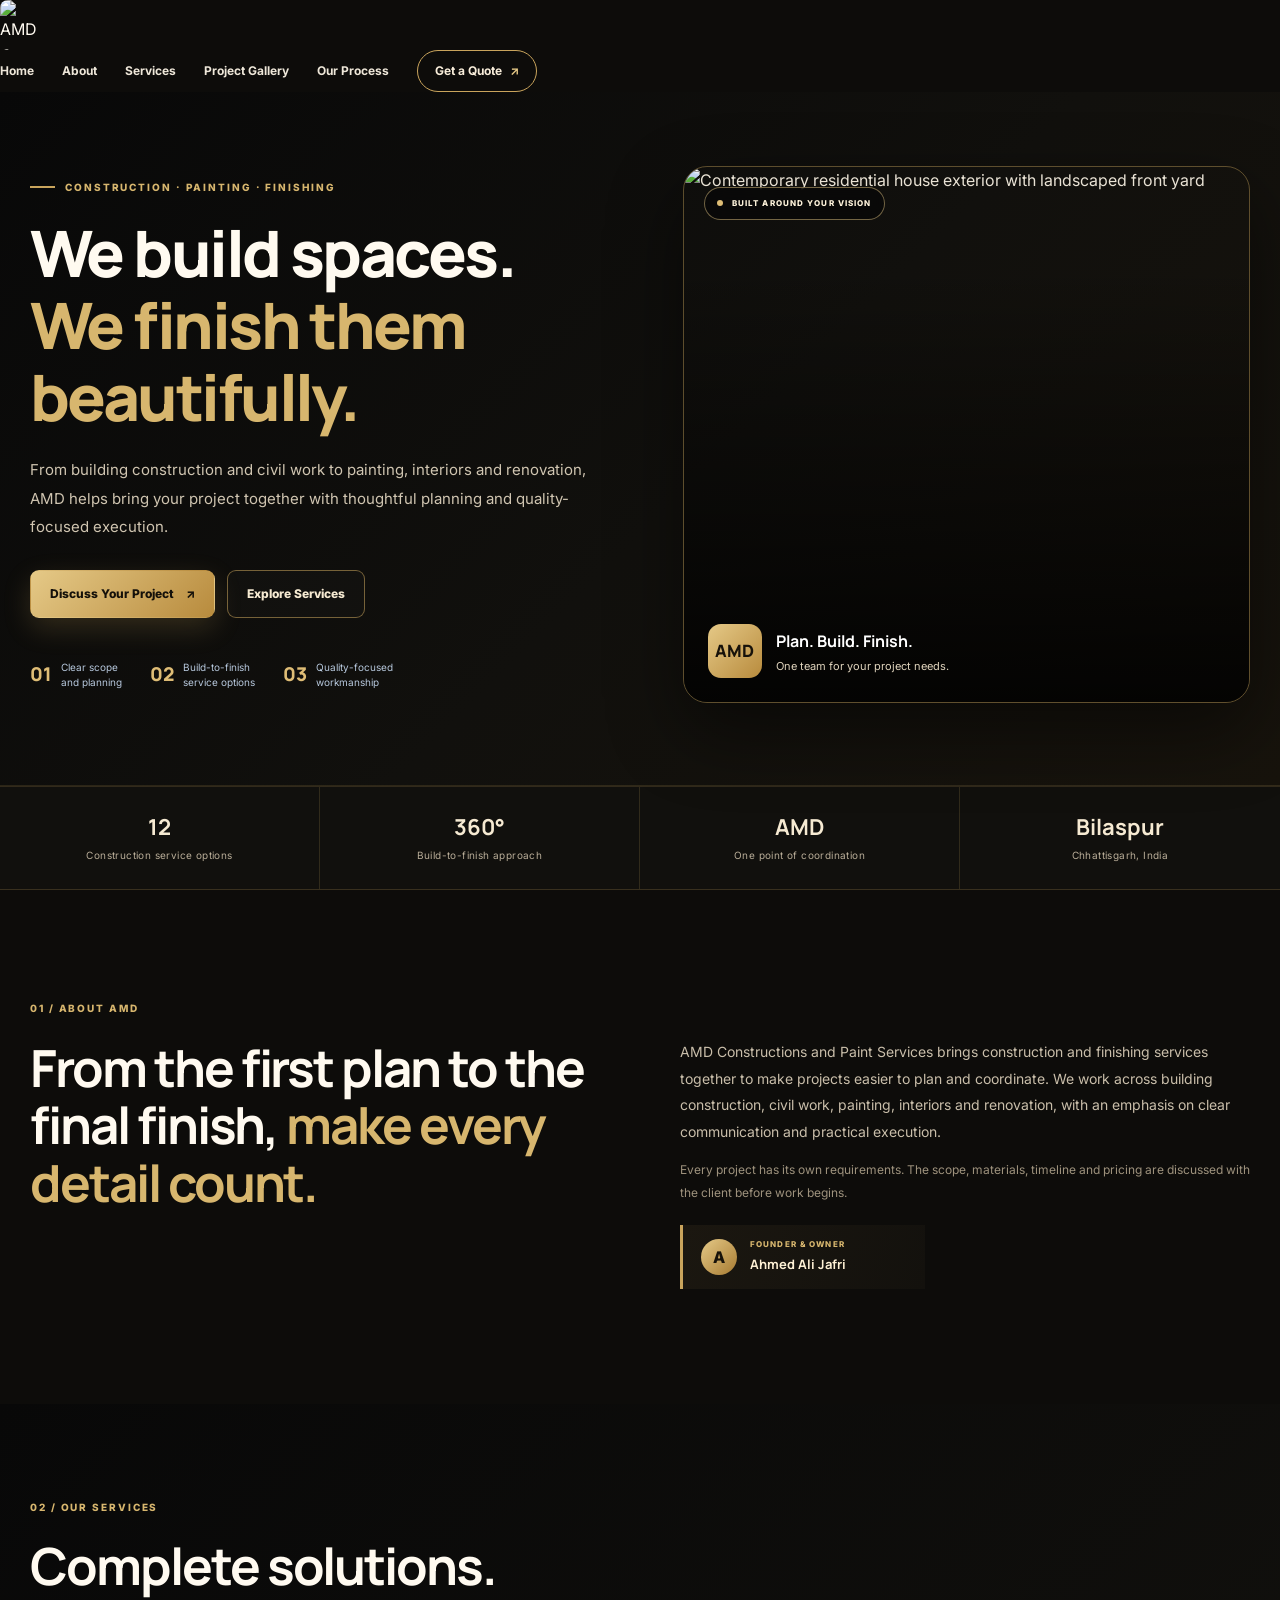
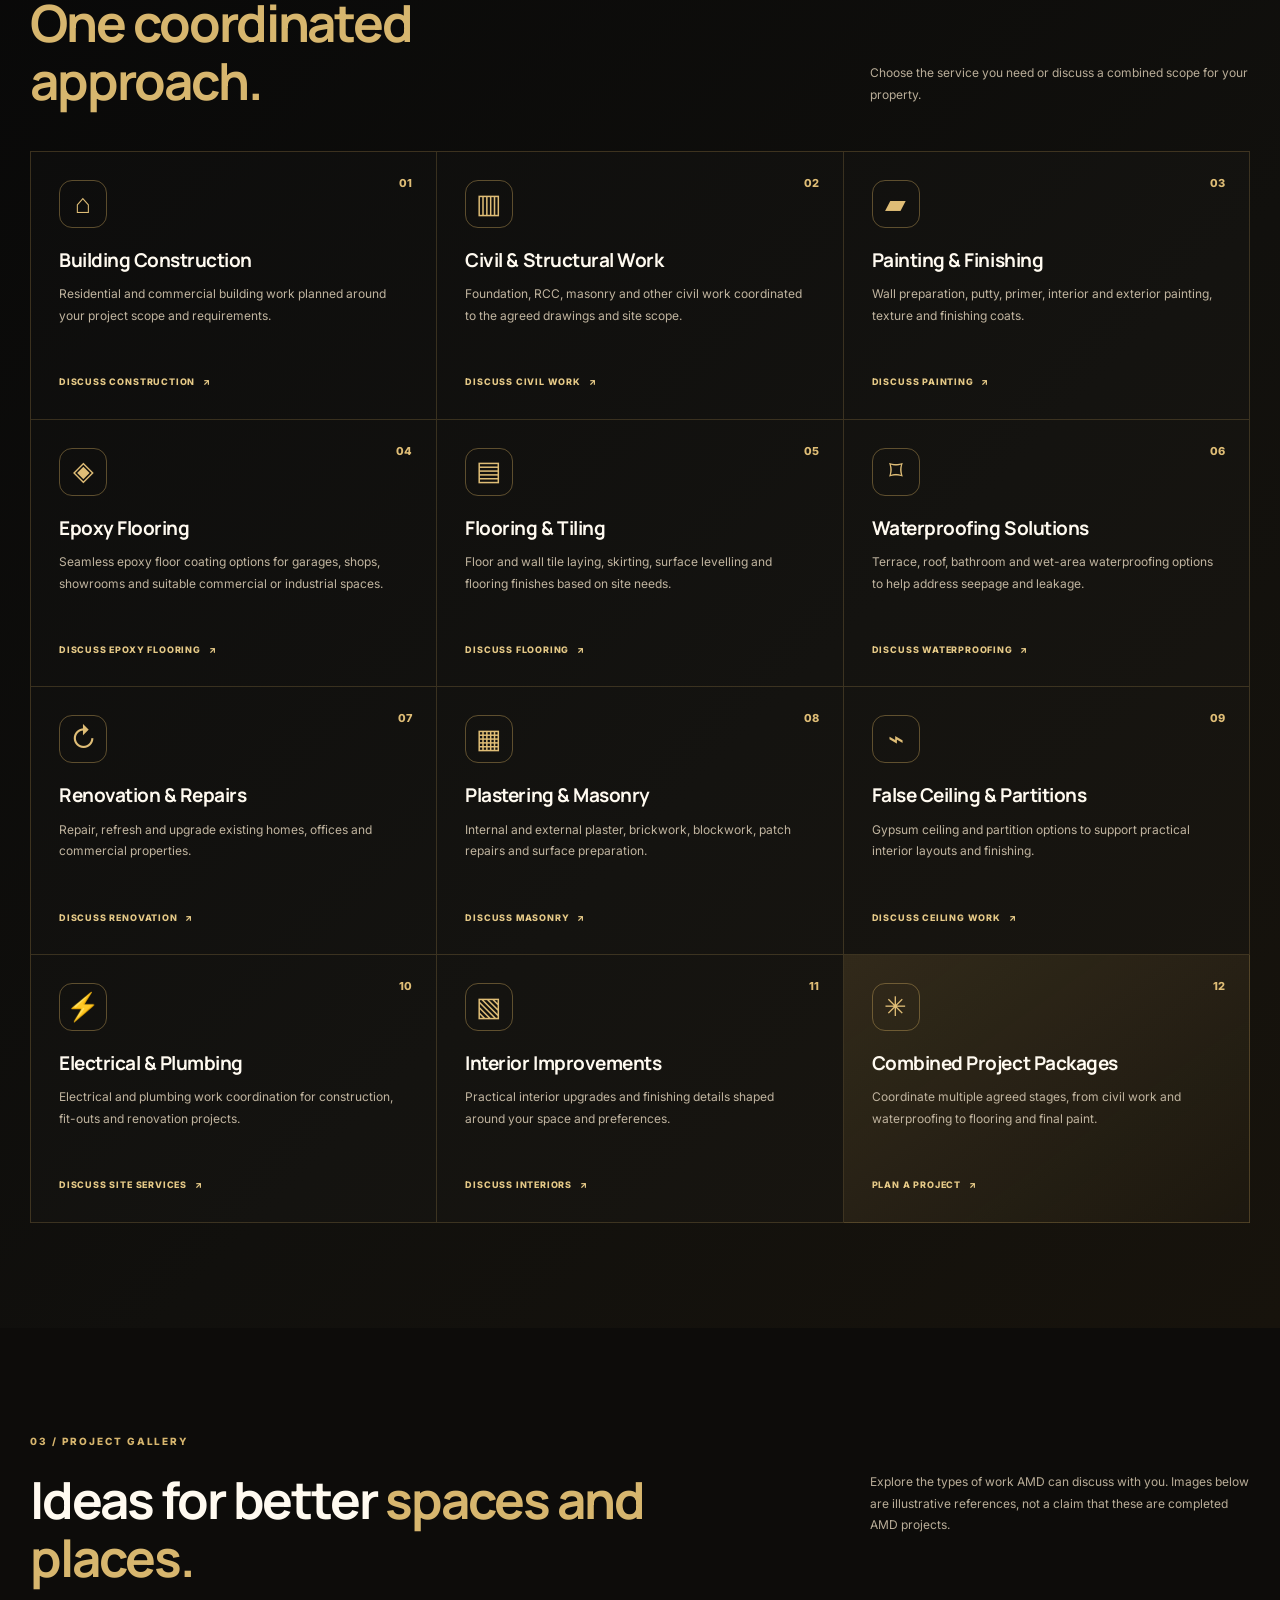
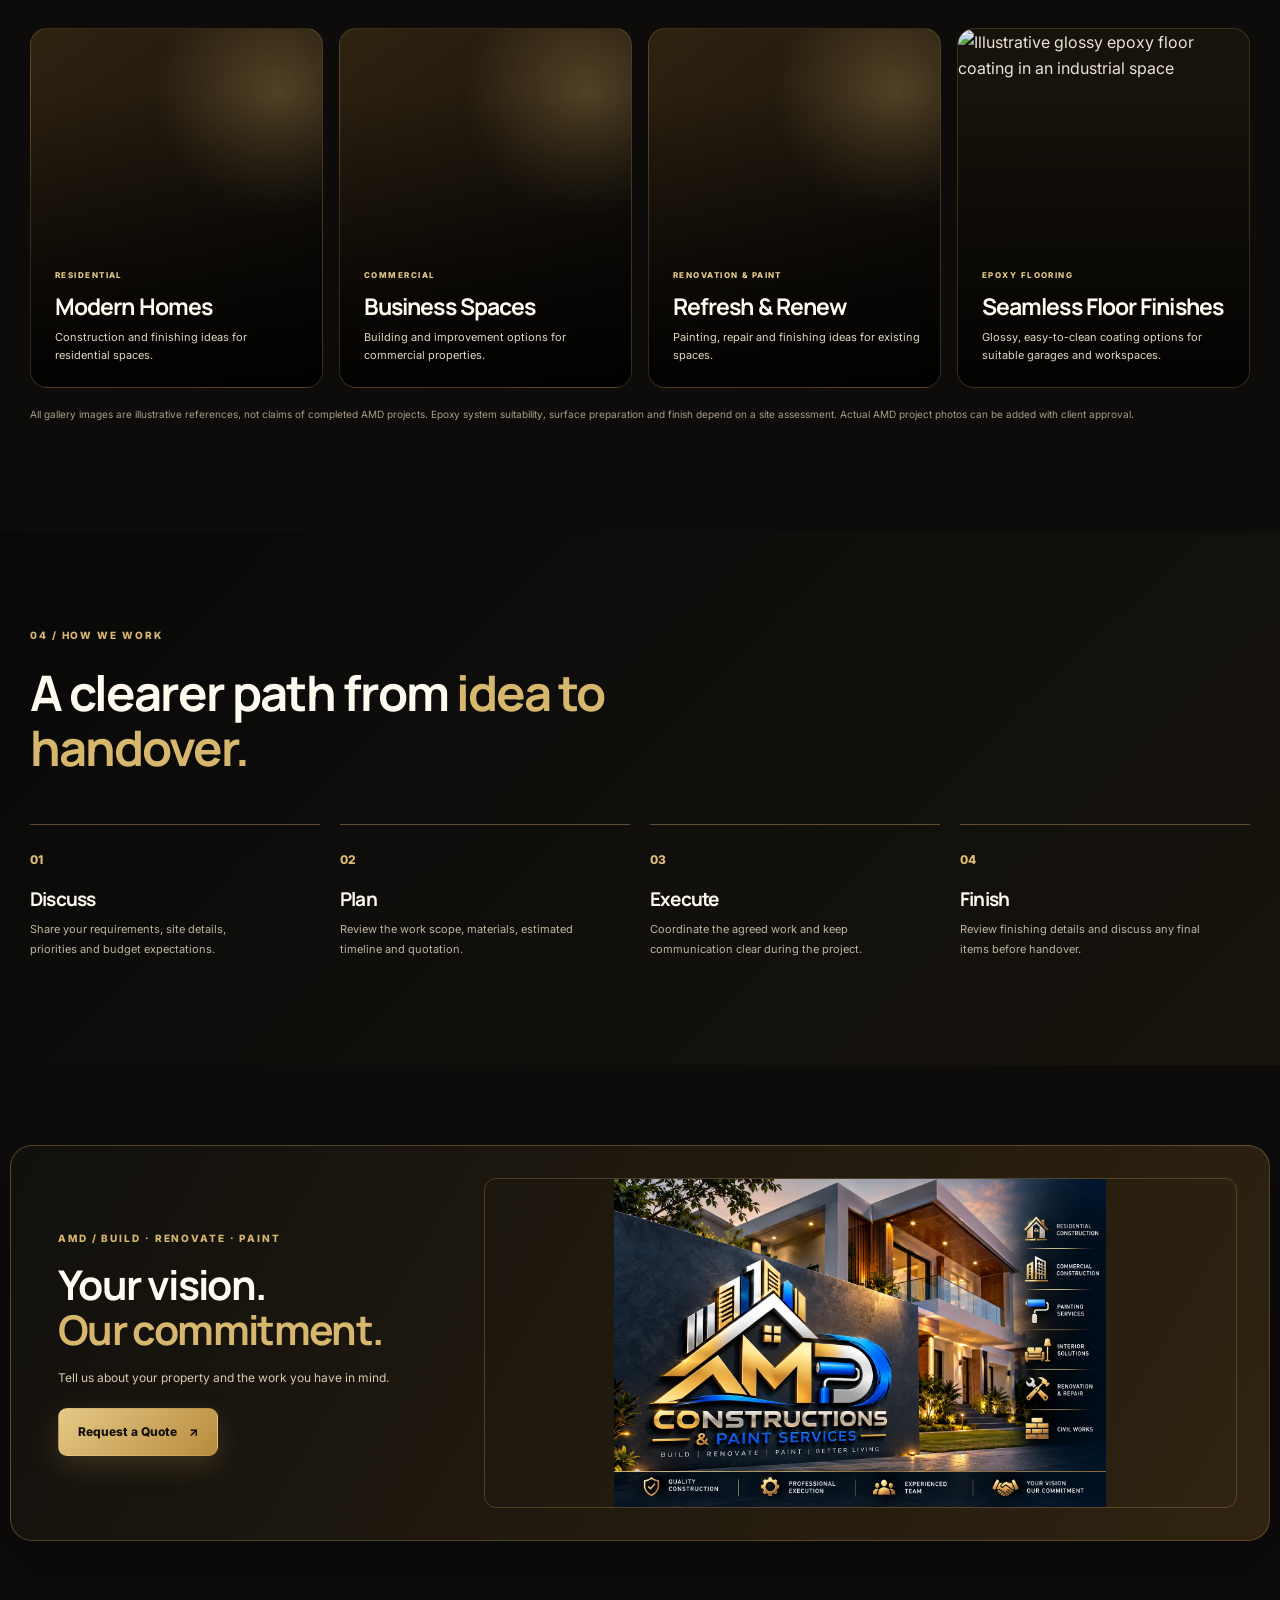
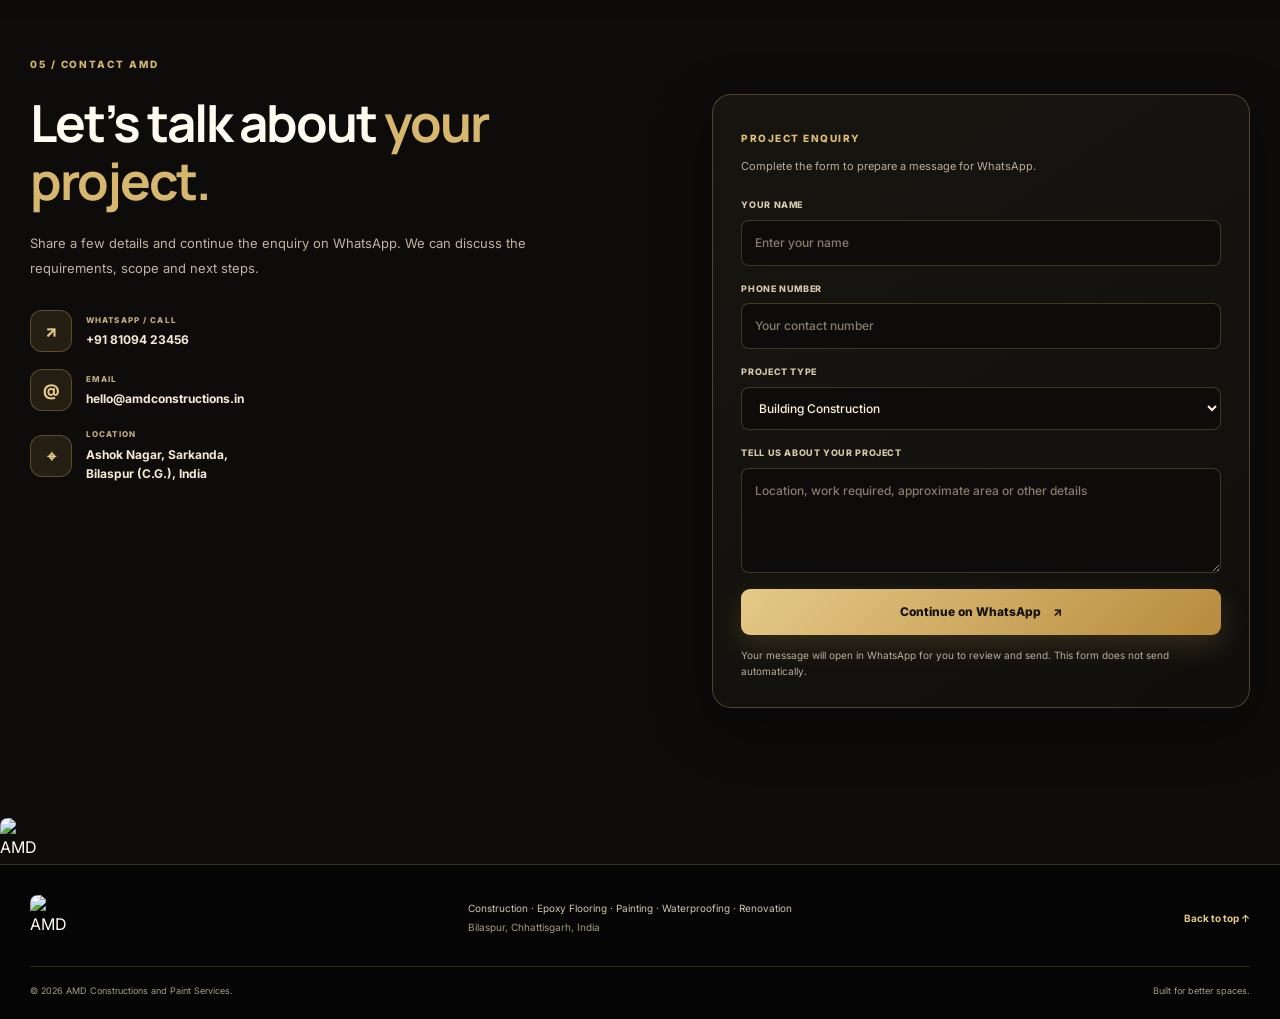
==== commit 255890c3: "Refactor footer and update brand logo Updated footer structure and replaced logo with premium versio" ====
--- a/index.html
+++ b/index.html
@@ -53,16 +53,14 @@
   </script>
 </head>
 <body>
-  <a class="skip-link" href="#main">Skip to content</a>
-  <header class="site-header">
-    <div class="nav-wrap">
-      <a class="brand" href="#home" aria-label="AMD Constructions and Paint Services home">
-      <img src="assets/amd-logo-gold.svg"
-     alt="AMD Constructions and Paint Services"
-     width="54"
-     height="54">
-        <span class="brand-copy"><strong>AMD</strong><small>CONSTRUCTIONS &amp; PAINT SERVICES</small></span>
-      </a>
+  <a class="brand" href="#home"
+   aria-label="AMD Constructions and Paint Services home">
+
+    <img class="brand-logo"
+         src="assets/amd-logo-premium-gold.png"
+         alt="AMD Constructions and Paint Services">
+
+</a>
       <button class="menu-toggle" type="button" aria-label="Open navigation menu" aria-expanded="false" aria-controls="primary-nav"><span></span><span></span><span></span></button>
       <nav class="nav" id="primary-nav" aria-label="Main navigation">
         <a href="#home">Home</a><a href="#about">About</a><a href="#services">Services</a><a href="#projects">Project Gallery</a><a href="#process">Our Process</a><a href="#contact" class="nav-cta">Get a Quote <span aria-hidden="true">↗</span></a>
@@ -152,7 +150,60 @@
     </section>
   </main>
 
-  <footer class="site-footer"><div class="footer-main"><a class="brand footer-brand" href="#home"><img src="assets/amd-logo-final.png" alt="" width="48" height="48" loading="lazy"><span class="brand-copy"><strong>AMD</strong><small>CONSTRUCTIONS &amp; PAINT SERVICES</small></span></a><p>Construction · Epoxy Flooring · Painting · Waterproofing · Renovation<br><span>Bilaspur, Chhattisgarh, India</span></p><a class="back-top" href="#home">Back to top ↑</a></div><div class="footer-bottom"><span>© <span id="year"></span> AMD Constructions and Paint Services.</span><span>Built for better spaces.</span></div></footer>
+ 
+<a class="brand footer-brand" href="#home" aria-label="AMD Constructions and Paint Services home">
+    <img class="brand-logo"
+         src="assets/amd-logo-premium-gold.png"
+         alt="AMD Constructions and Paint Services logo"
+         loading="lazy">
+</a>
+<footer class="site-footer">
+
+    <div class="footer-main">
+
+        <!-- AMD Premium Gold Logo -->
+        <a class="brand footer-brand"
+           href="#home"
+           aria-label="AMD Constructions and Paint Services home">
+
+            <img class="brand-logo"
+                 src="assets/amd-logo-premium-gold.png"
+                 alt="AMD Constructions and Paint Services logo"
+                 loading="lazy">
+
+        </a>
+
+        <!-- Company Services and Location -->
+        <p>
+            Construction · Epoxy Flooring · Painting ·
+            Waterproofing · Renovation
+            <br>
+            <span>Bilaspur, Chhattisgarh, India</span>
+        </p>
+
+        <!-- Back to Top -->
+        <a class="back-top" href="#home">
+            Back to top ↑
+        </a>
+
+    </div>
+
+    <!-- Copyright Information -->
+    <div class="footer-bottom">
+
+        <span>
+            © 2026 AMD Constructions and Paint Services.
+        </span>
+
+        <span>
+            Built for better spaces.
+        </span>
+
+    </div>
+
+</footer>
+
   <script src="script.js" defer></script>
+  
 </body>
 </html>
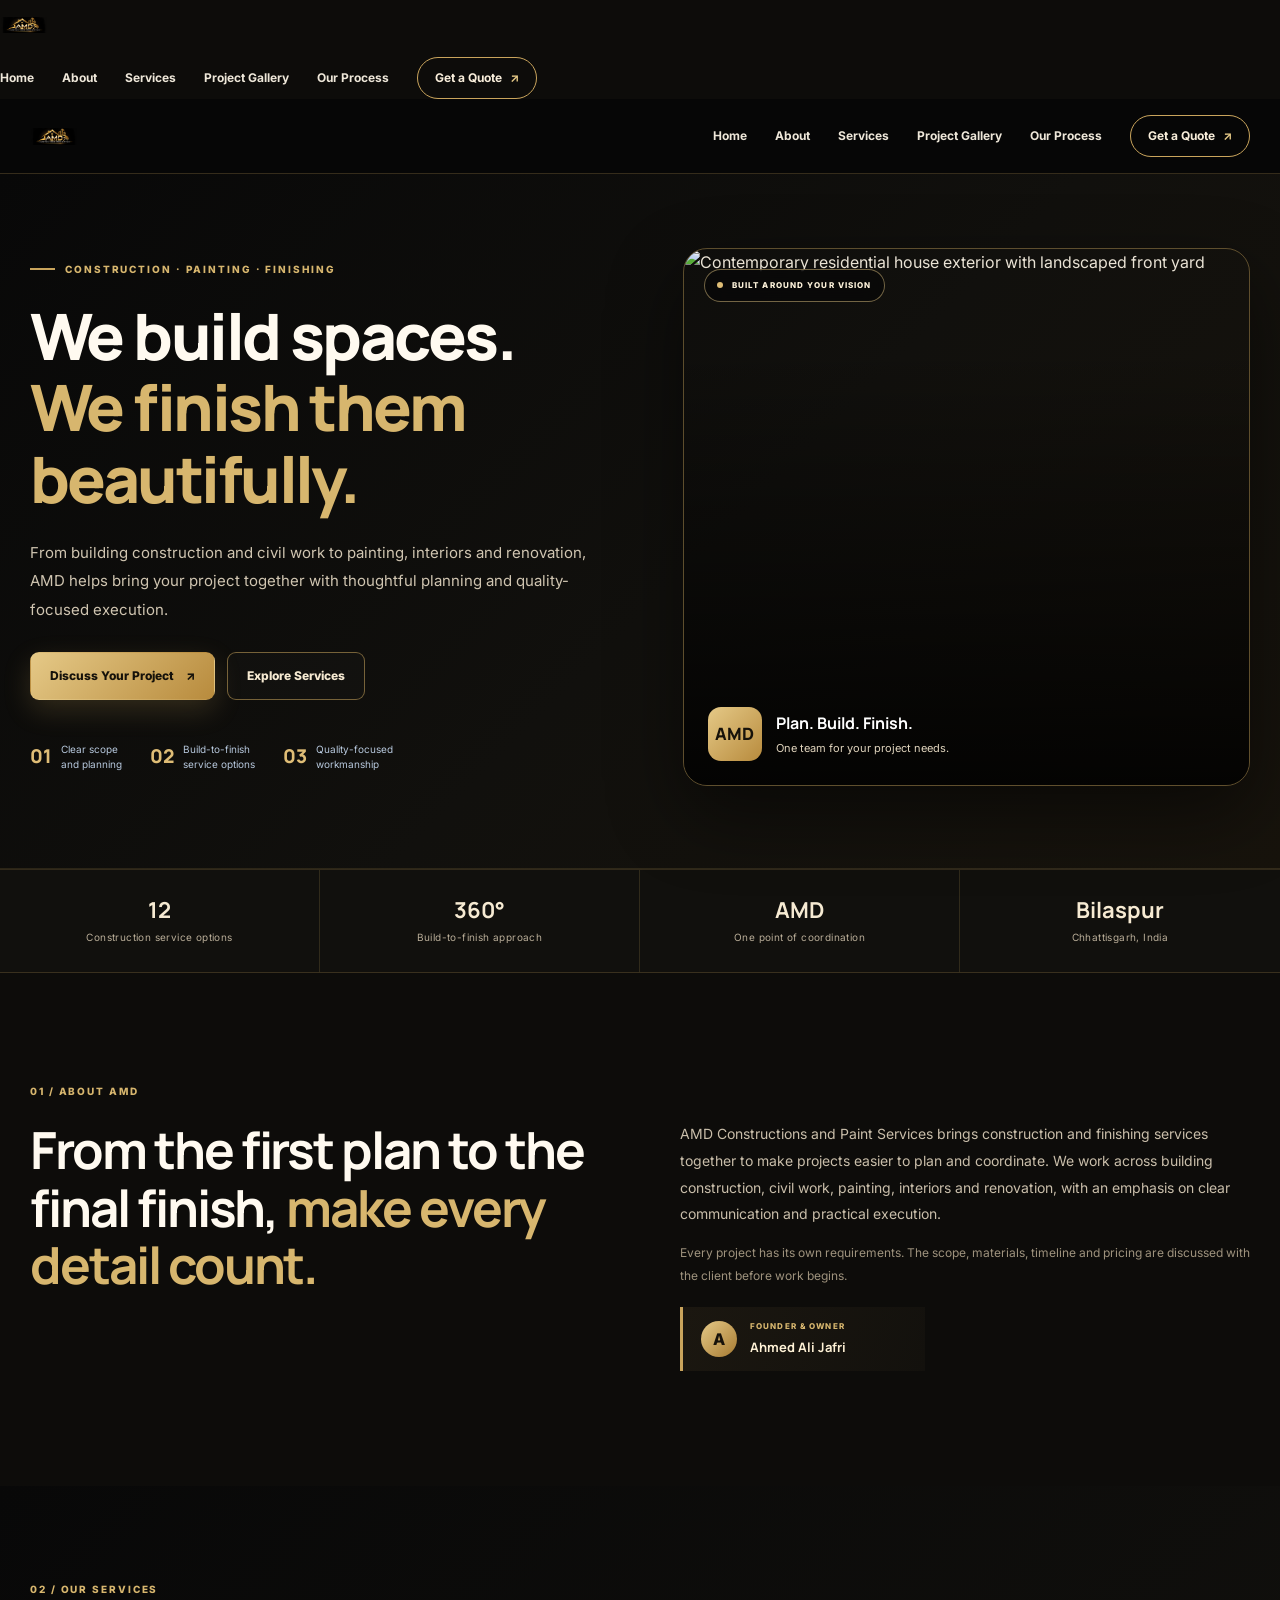
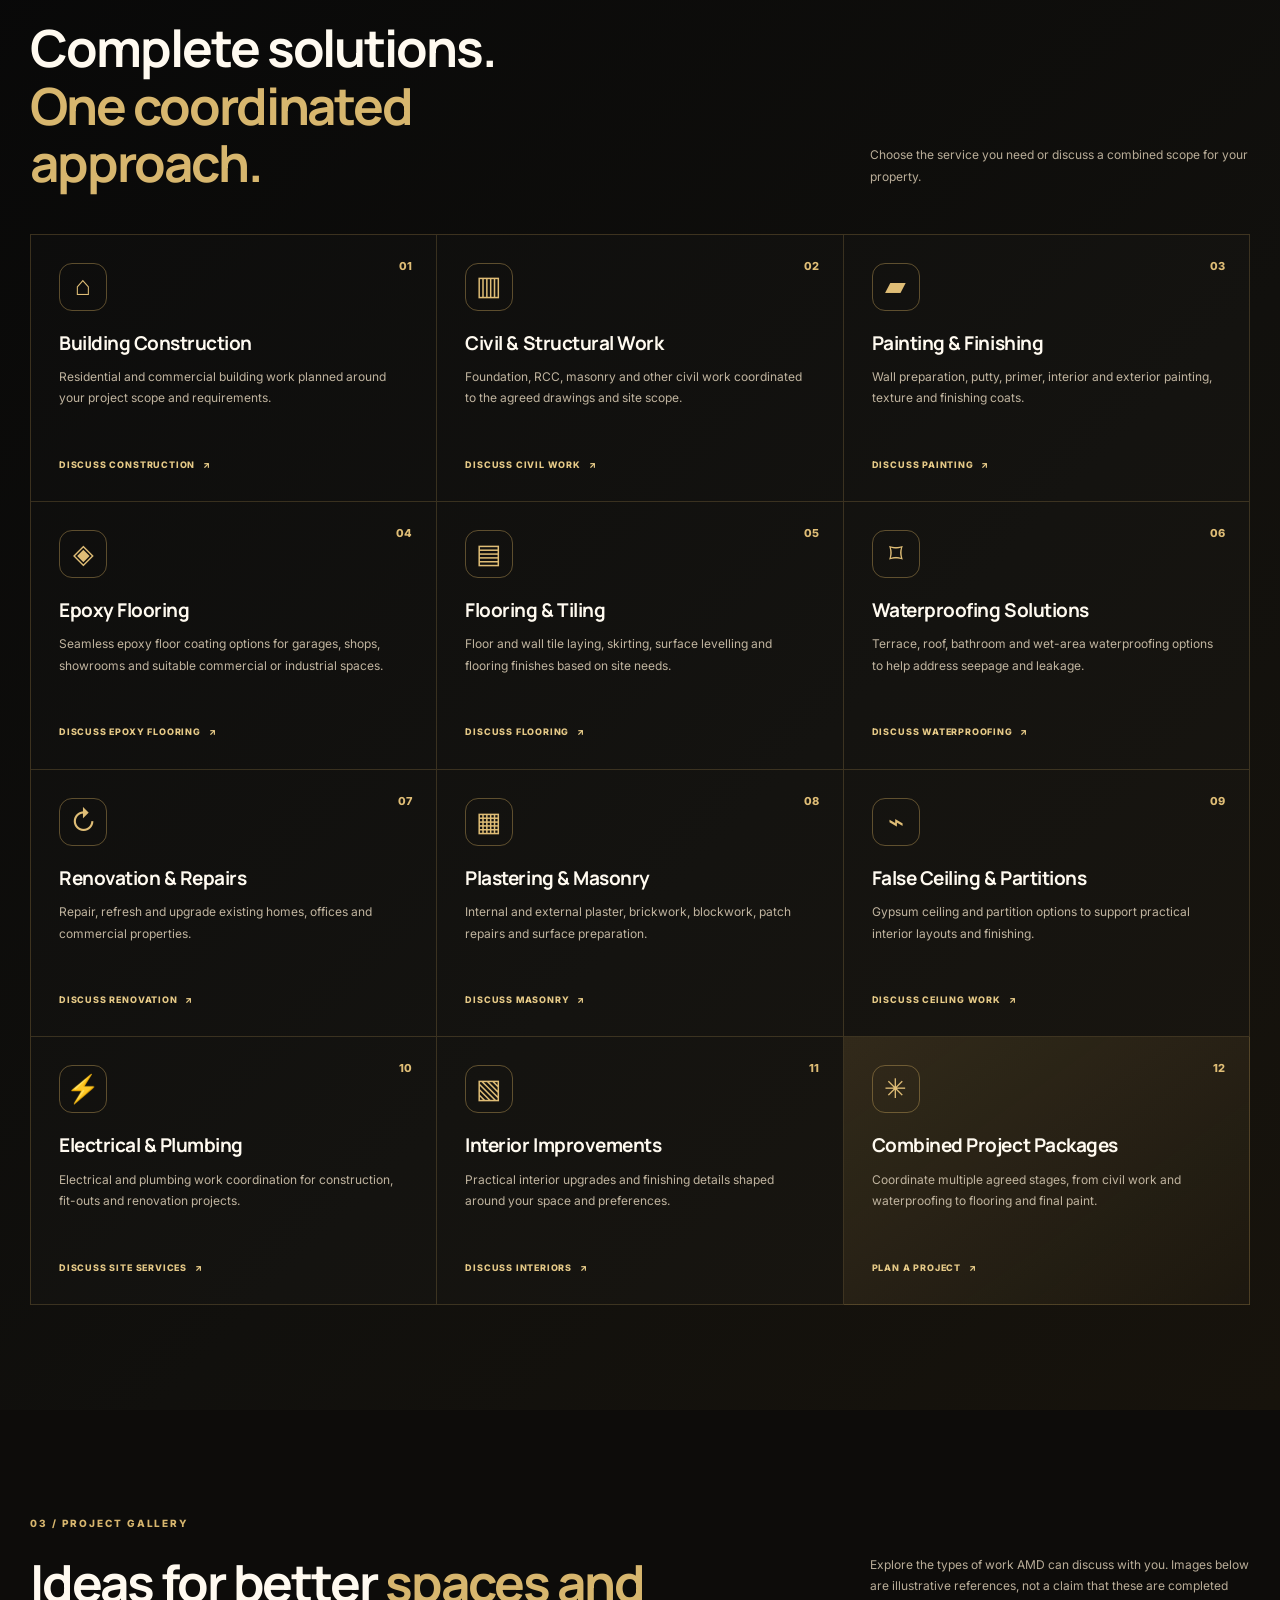
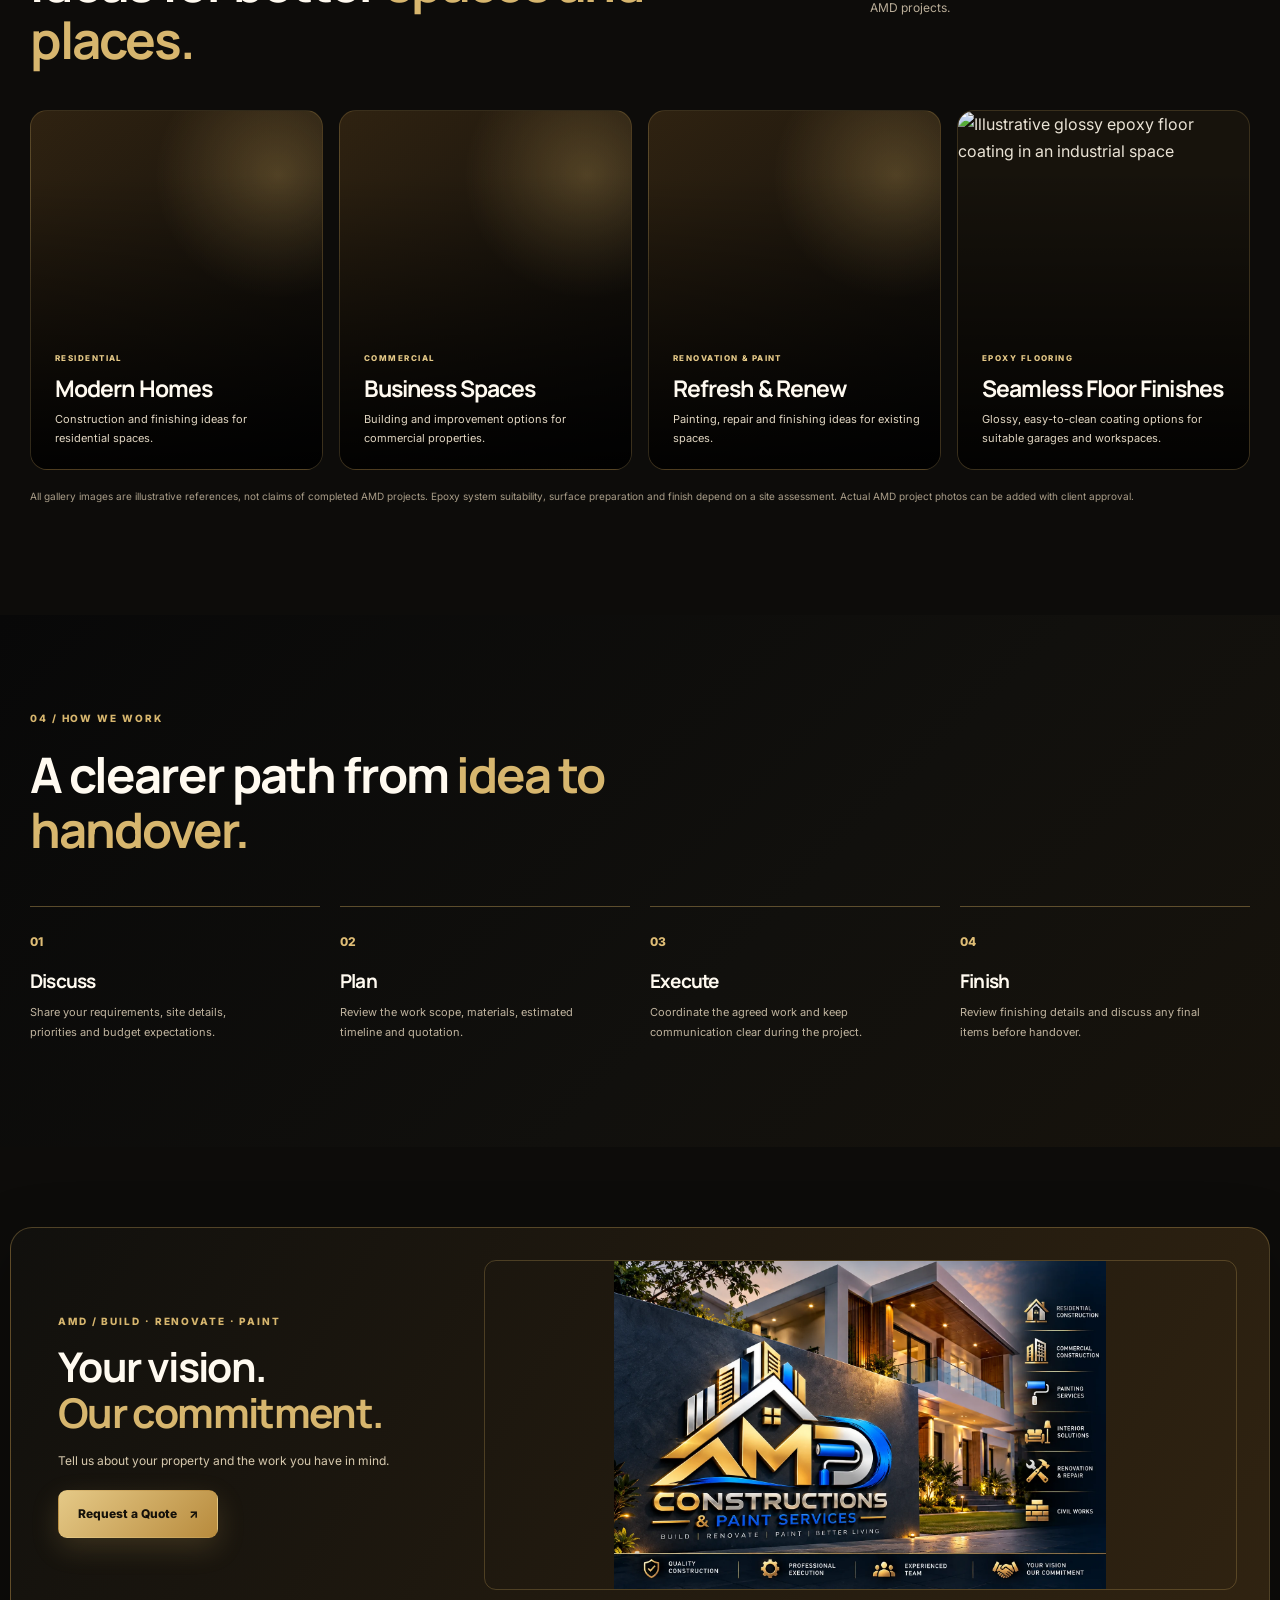
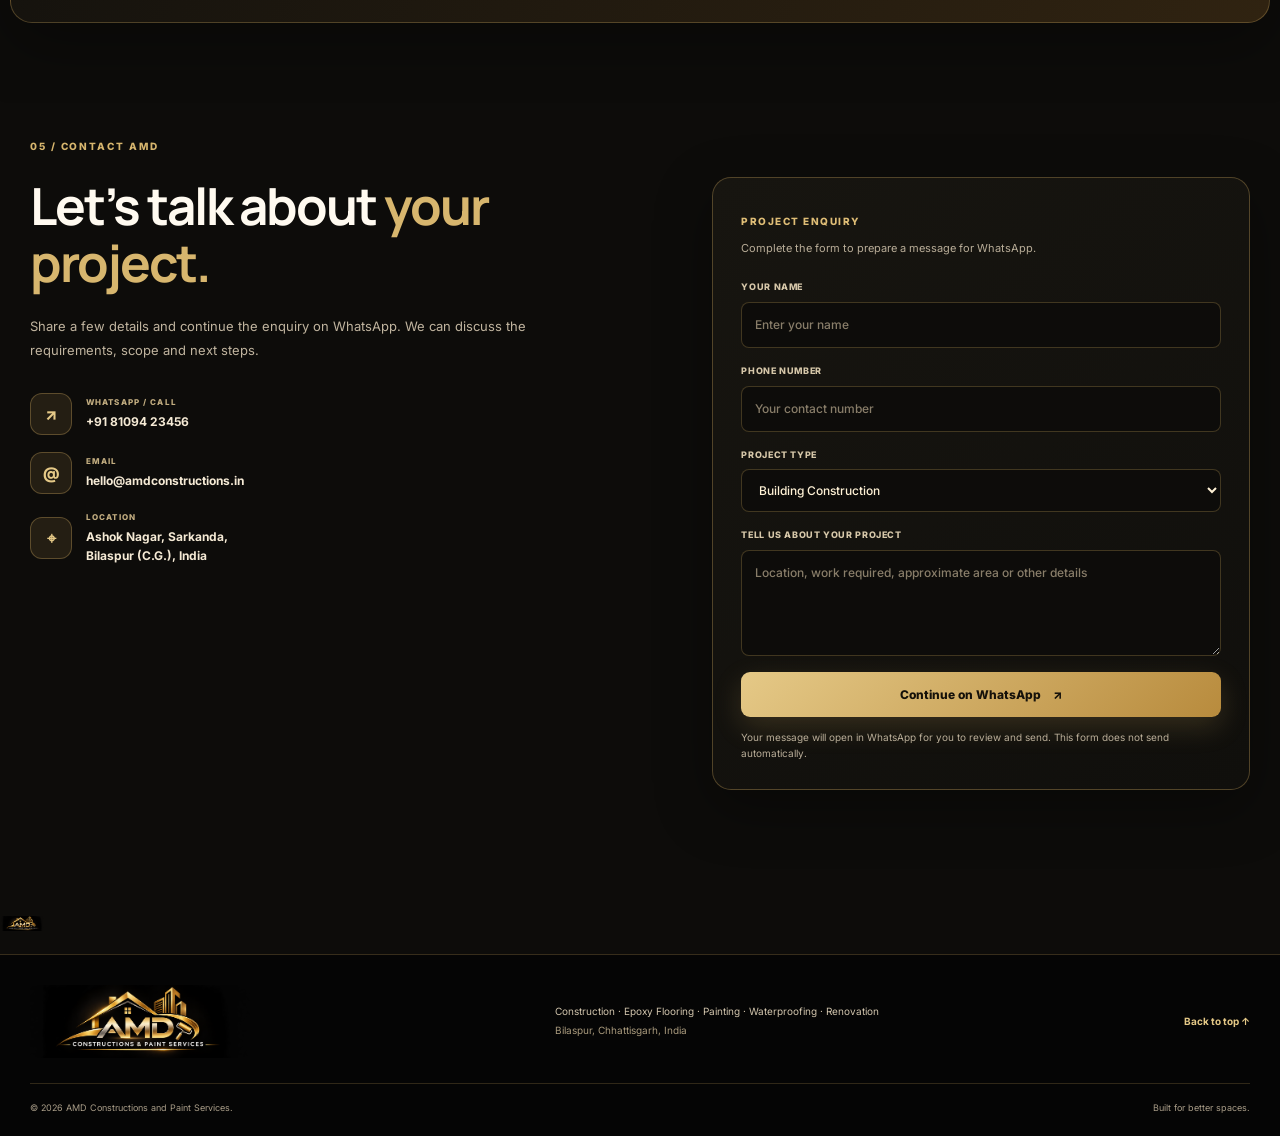
==== commit f02b5259: "Add header with navigation and branding elements" ====
--- a/index.html
+++ b/index.html
@@ -66,7 +66,51 @@
         <a href="#home">Home</a><a href="#about">About</a><a href="#services">Services</a><a href="#projects">Project Gallery</a><a href="#process">Our Process</a><a href="#contact" class="nav-cta">Get a Quote <span aria-hidden="true">↗</span></a>
       </nav>
     </div>
-  </header>
+  
+<header class="site-header">
+    <div class="nav-wrap">
+
+        <!-- AMD Premium Gold Logo -->
+        <a class="brand"
+           href="#home"
+           aria-label="AMD Constructions and Paint Services home">
+
+            <img class="brand-logo"
+                 src="assets/amd-logo-premium-gold.png"
+                 alt="AMD Constructions and Paint Services logo">
+
+        </a>
+
+        <!-- Mobile Navigation Button -->
+        <button class="menu-toggle"
+                type="button"
+                aria-label="Open navigation menu"
+                aria-expanded="false"
+                aria-controls="primary-nav">
+            <span></span>
+            <span></span>
+            <span></span>
+        </button>
+
+        <!-- Navigation Menu -->
+        <nav class="nav"
+             id="primary-nav"
+             aria-label="Main navigation">
+
+            <a href="#home">Home</a>
+            <a href="#about">About</a>
+            <a href="#services">Services</a>
+            <a href="#projects">Project Gallery</a>
+            <a href="#process">Our Process</a>
+
+            <a href="#contact" class="nav-cta">
+                Get a Quote <span aria-hidden="true">↗</span>
+            </a>
+
+        </nav>
+
+    </div>
+</header>
 
   <main id="main">
     <section class="hero section-shell" id="home">
--- a/styles.css
+++ b/styles.css
@@ -104,3 +104,26 @@
   .nav>a{border-bottom-color:rgba(201,164,92,.12)}
   .nav .nav-cta{border-color:#c9a45c}
 }
+
+/* AMD Premium Gold Footer Branding */
+
+.site-footer .footer-brand {
+    display: inline-flex;
+    align-items: center;
+}
+
+.site-footer .footer-brand .brand-logo {
+    display: block;
+    width: 220px;
+    height: auto;
+    max-height: 74px;
+    object-fit: contain;
+    border-radius: 0;
+}
+
+@media (max-width: 760px) {
+    .site-footer .footer-brand .brand-logo {
+        width: 180px;
+        max-height: 60px;
+    }
+}
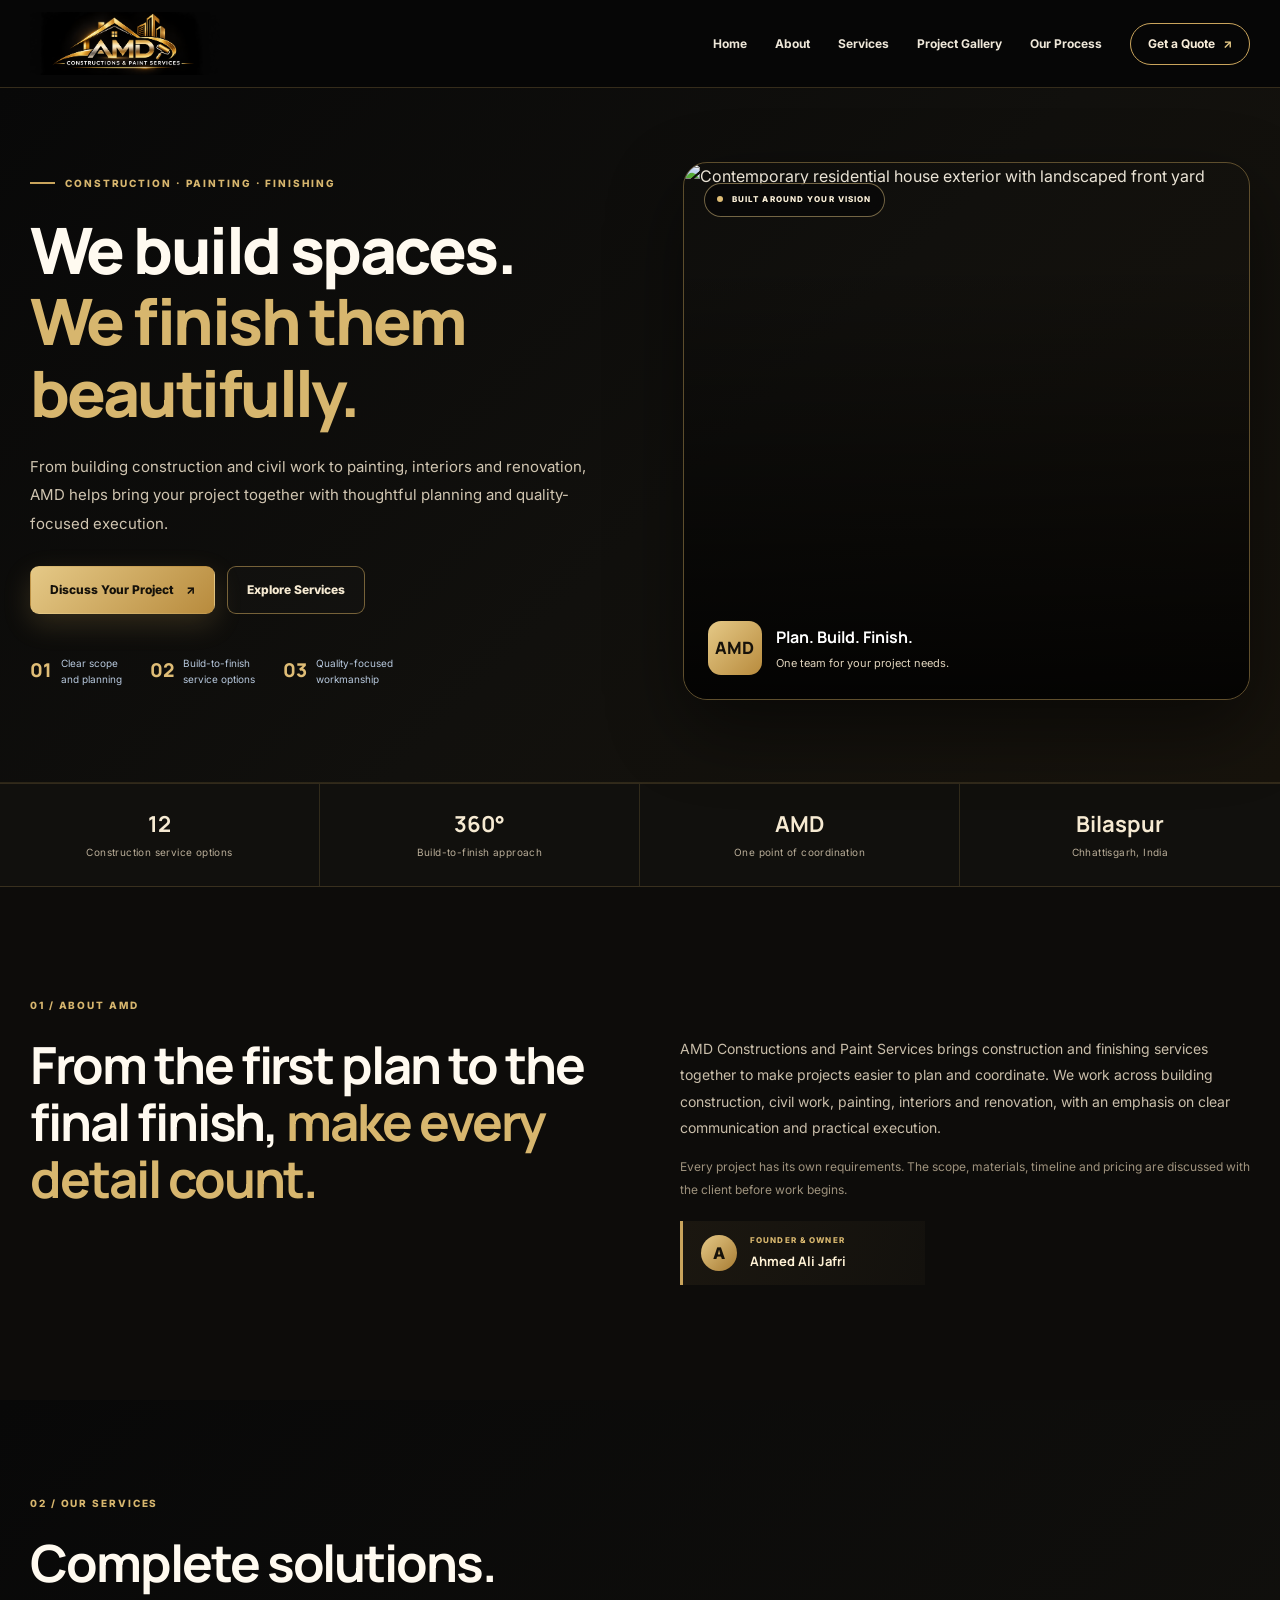
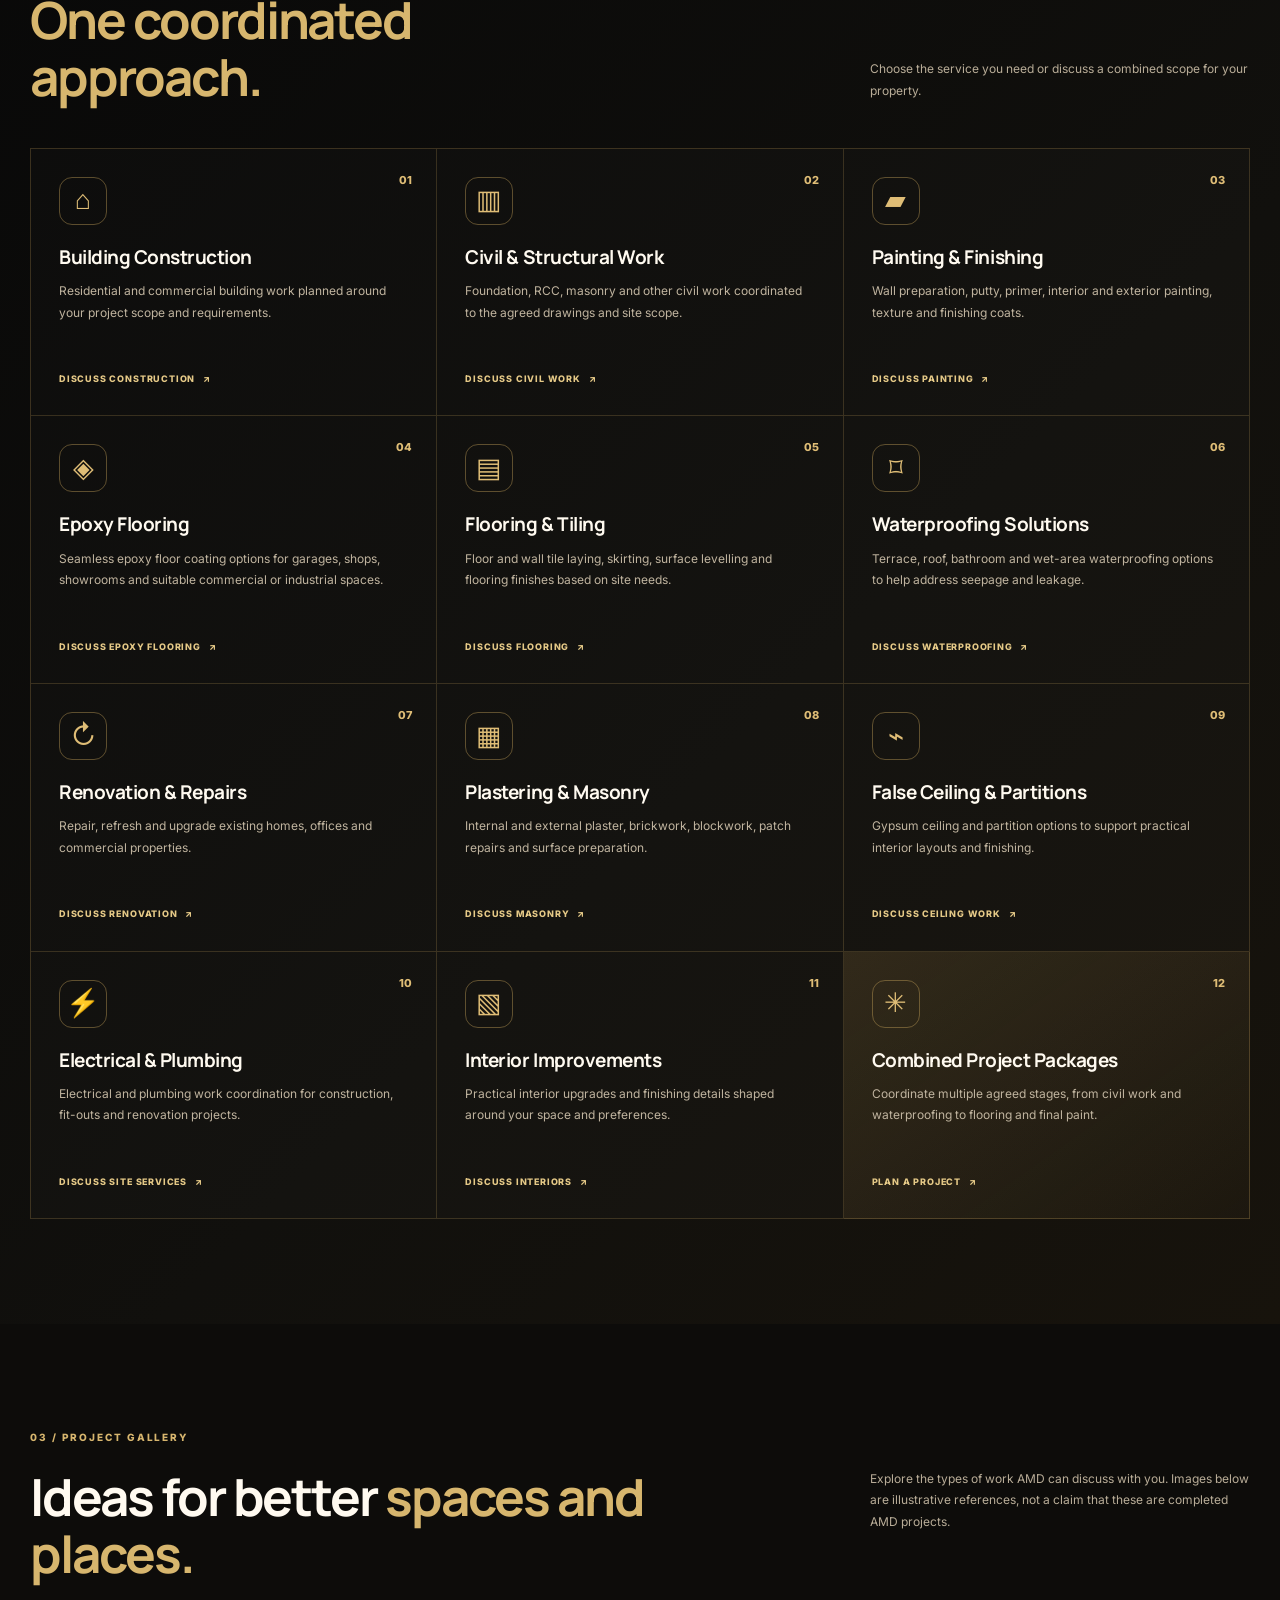
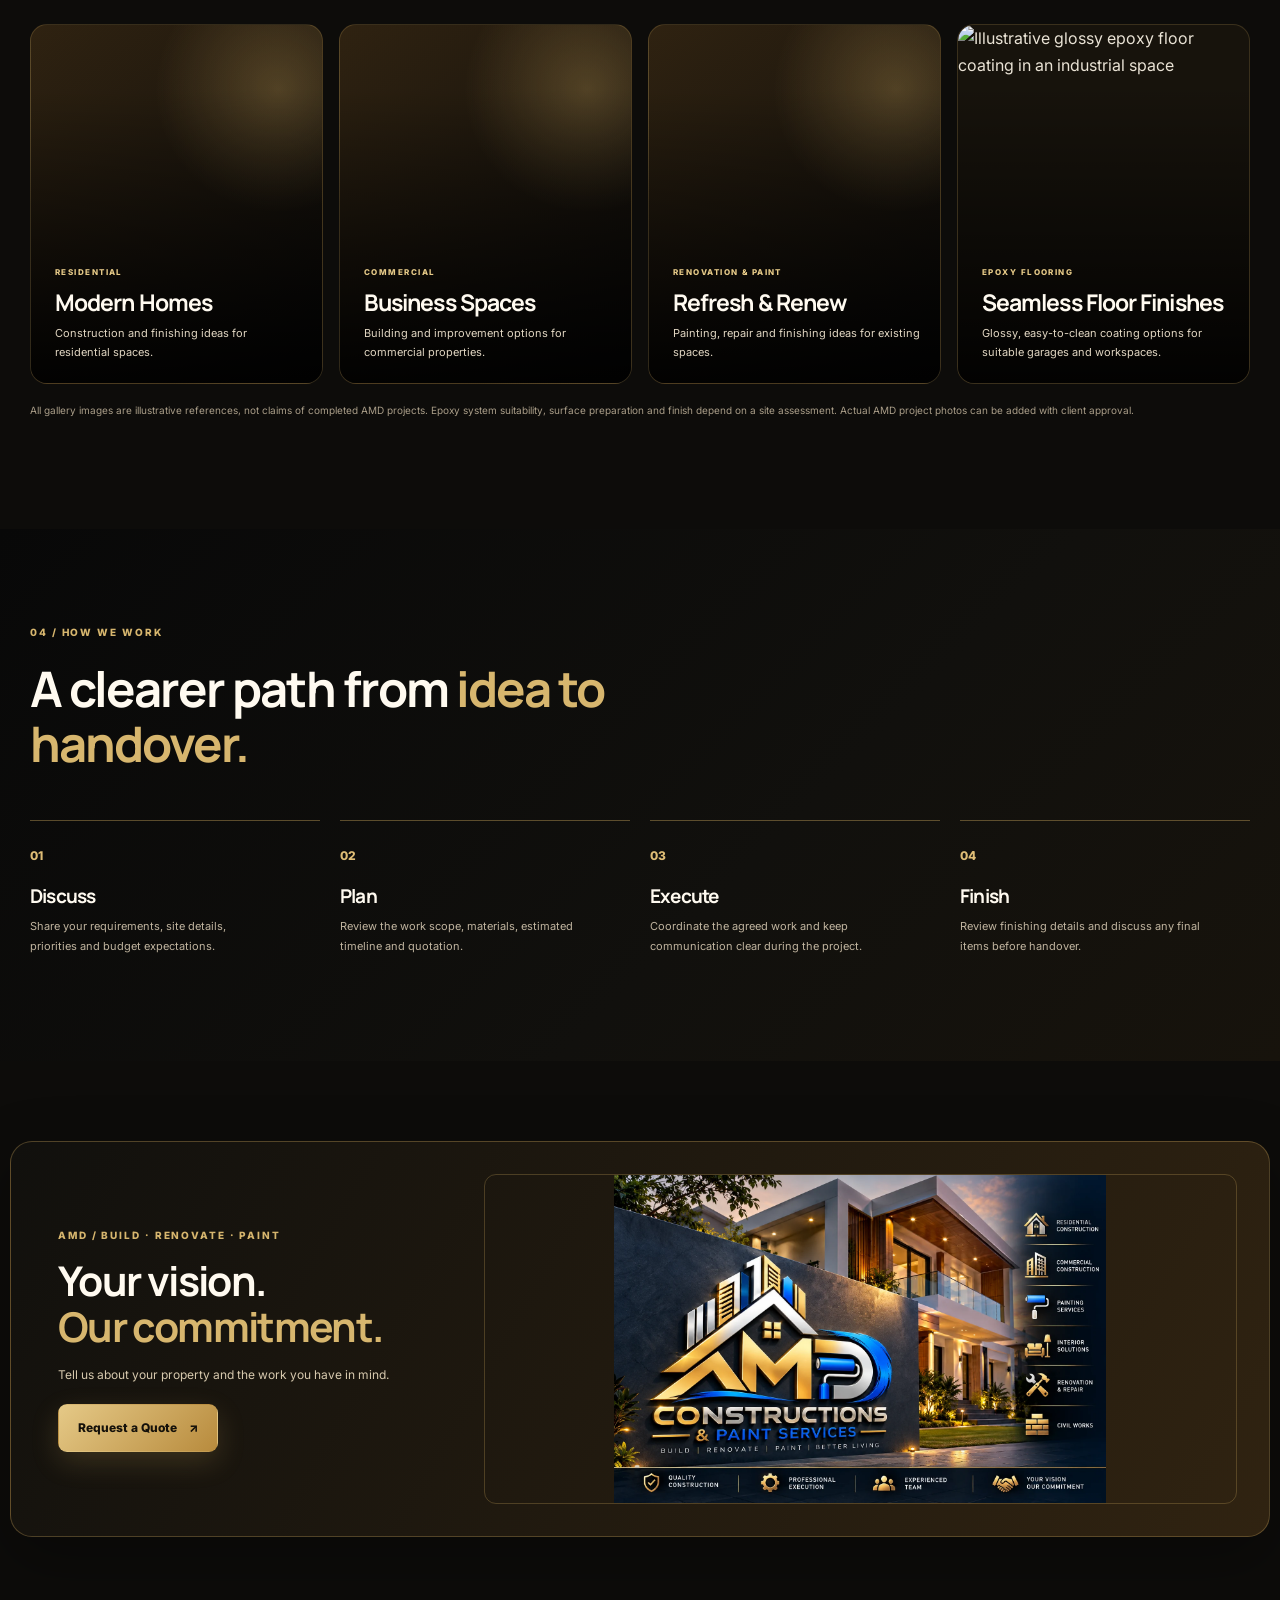
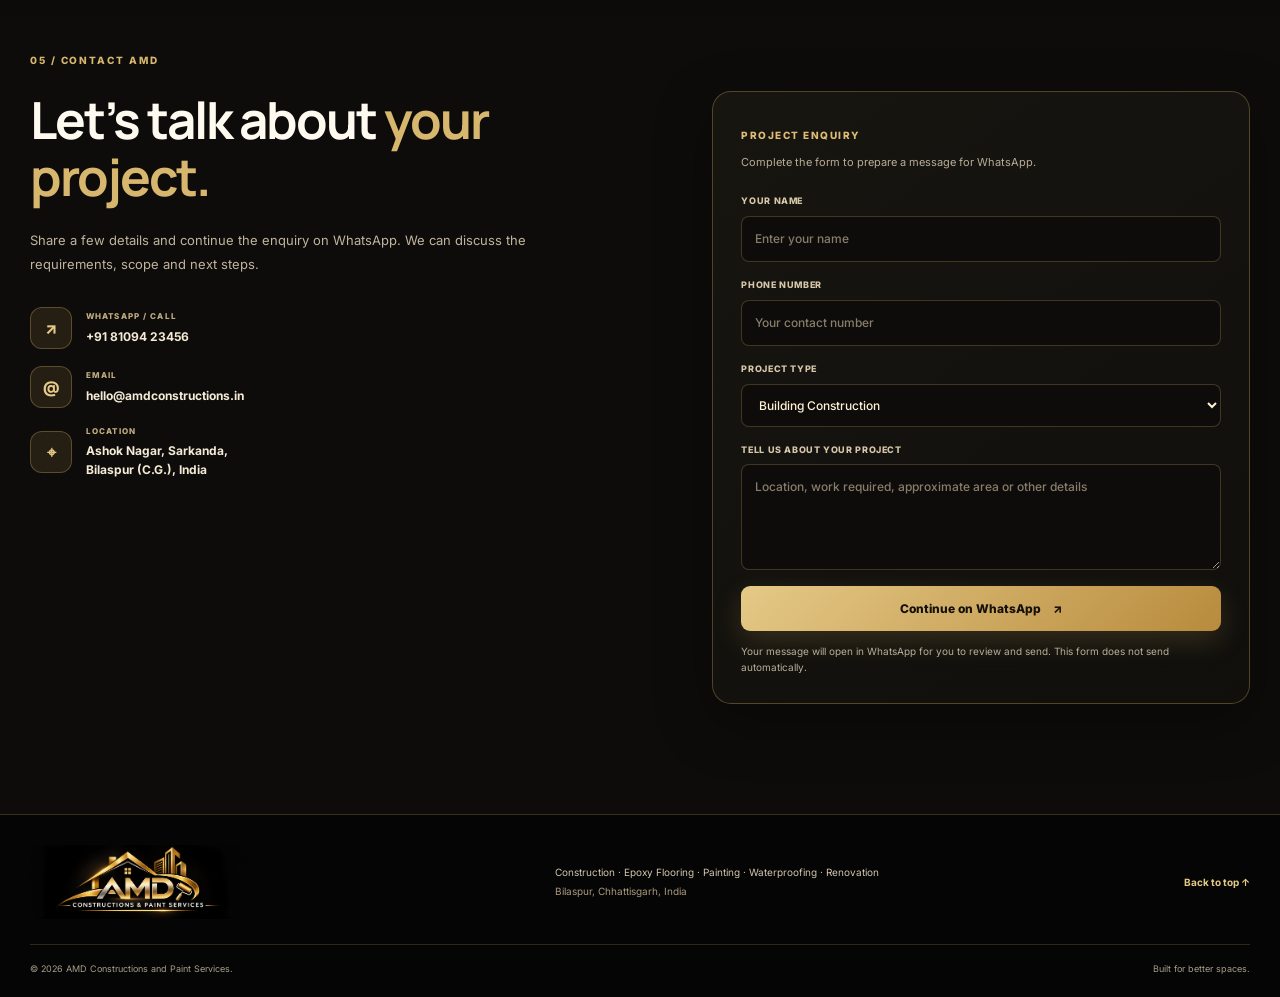
==== commit 13e6b897: "Fix AMD website HTML structure and mobile navigation" ====
--- a/index.html
+++ b/index.html
@@ -1,35 +1,40 @@
 <!doctype html>
 <html lang="en-IN">
-  <meta property="og:site_name"
-      content="AMD Constructions and Paint Services">
-  <script type="application/ld+json">
-{
-  "@context": "https://schema.org",
-  "@type": "WebSite",
-  "name": "AMD Constructions and Paint Services",
-  "alternateName": "AMD Constructions",
-  "url": "https://amdconstructions.github.io/"
-}
-</script>
-  <head>
+<head>
   <meta charset="utf-8">
   <meta name="viewport" content="width=device-width, initial-scale=1">
-  <meta name="theme-color" content="#07152b">
-  <meta name="description" content="AMD Constructions and Paint Services in Bilaspur, Chhattisgarh. Building construction, civil works, epoxy flooring, floor tiling, waterproofing, painting, interiors and renovation in Bilaspur, Chhattisgarh.">
+  <meta name="theme-color" content="#080808">
+  <meta name="description" content="AMD Constructions and Paint Services in Bilaspur, Chhattisgarh. Building construction, civil works, epoxy flooring, floor tiling, waterproofing, painting, interiors and renovation.">
   <meta name="robots" content="index, follow, max-image-preview:large">
+  <meta name="author" content="AMD Constructions and Paint Services">
+
   <link rel="canonical" href="https://amdconstructions.github.io/">
-  <link rel="icon" type="image/png" sizes="512x512" href="/amd-favicon.png">
+  <link rel="icon" type="image/png" sizes="512x512" href="assets/amd-favicon.png">
+
   <meta property="og:type" content="website">
   <meta property="og:site_name" content="AMD Constructions and Paint Services">
-  <meta property="og:title" content="AMD Constructions & Paint Services | Bilaspur">
+  <meta property="og:title" content="AMD Constructions &amp; Paint Services | Bilaspur">
   <meta property="og:description" content="From construction to the final finish — building, painting, interiors, civil works and renovation in Bilaspur, Chhattisgarh.">
   <meta property="og:url" content="https://amdconstructions.github.io/">
   <meta property="og:image" content="https://amdconstructions.github.io/assets/amd-banner.webp">
-  <title>AMD Constructions & Paint Services | Bilaspur, Chhattisgarh</title>
+
+  <title>AMD Constructions &amp; Paint Services | Bilaspur, Chhattisgarh</title>
+
   <link rel="preconnect" href="https://fonts.googleapis.com">
   <link rel="preconnect" href="https://fonts.gstatic.com" crossorigin>
-  <link href="https://fonts.googleapis.com/css2?family=Inter:wght@400;500;600;700;800&family=Manrope:wght@500;600;700;800&display=swap" rel="stylesheet">
+  <link href="https://fonts.googleapis.com/css2?family=Inter:wght@400;500;600;700;800&amp;family=Manrope:wght@500;600;700;800&amp;display=swap" rel="stylesheet">
   <link rel="stylesheet" href="styles.css">
+
+  <script type="application/ld+json">
+  {
+    "@context": "https://schema.org",
+    "@type": "WebSite",
+    "name": "AMD Constructions and Paint Services",
+    "alternateName": "AMD Constructions",
+    "url": "https://amdconstructions.github.io/"
+  }
+  </script>
+
   <script type="application/ld+json">
   {
     "@context": "https://schema.org",
@@ -46,71 +51,55 @@
       "addressRegion": "Chhattisgarh",
       "addressCountry": "IN"
     },
-    "areaServed": {"@type": "City", "name": "Bilaspur"},
-    "founder": {"@type": "Person", "name": "Ahmed Ali Jafri"},
+    "areaServed": {
+      "@type": "City",
+      "name": "Bilaspur"
+    },
+    "founder": {
+      "@type": "Person",
+      "name": "Ahmed Ali Jafri"
+    },
     "description": "Building construction, civil works, epoxy flooring, floor tiling, waterproofing, painting, interiors, plastering and renovation services."
   }
   </script>
 </head>
+
 <body>
-  <a class="brand" href="#home"
-   aria-label="AMD Constructions and Paint Services home">
-
-    <img class="brand-logo"
-         src="assets/amd-logo-premium-gold.png"
-         alt="AMD Constructions and Paint Services">
-
-</a>
-      <button class="menu-toggle" type="button" aria-label="Open navigation menu" aria-expanded="false" aria-controls="primary-nav"><span></span><span></span><span></span></button>
+  <a class="skip-link" href="#main">Skip to content</a>
+
+  <!-- Single site header: one logo, one menu button and one navigation. -->
+  <header class="site-header">
+    <div class="nav-wrap">
+      <a class="brand"
+         href="#home"
+         aria-label="AMD Constructions and Paint Services home">
+        <img class="brand-logo"
+             src="assets/amd-logo-premium-gold.png"
+             alt="AMD Constructions and Paint Services logo"
+             width="190"
+             height="64">
+      </a>
+
+      <button class="menu-toggle"
+              type="button"
+              aria-label="Open navigation menu"
+              aria-expanded="false"
+              aria-controls="primary-nav">
+        <span></span>
+        <span></span>
+        <span></span>
+      </button>
+
       <nav class="nav" id="primary-nav" aria-label="Main navigation">
-        <a href="#home">Home</a><a href="#about">About</a><a href="#services">Services</a><a href="#projects">Project Gallery</a><a href="#process">Our Process</a><a href="#contact" class="nav-cta">Get a Quote <span aria-hidden="true">↗</span></a>
+        <a href="#home">Home</a>
+        <a href="#about">About</a>
+        <a href="#services">Services</a>
+        <a href="#projects">Project Gallery</a>
+        <a href="#process">Our Process</a>
+        <a href="#contact" class="nav-cta">Get a Quote <span aria-hidden="true">↗</span></a>
       </nav>
     </div>
-  
-<header class="site-header">
-    <div class="nav-wrap">
-
-        <!-- AMD Premium Gold Logo -->
-        <a class="brand"
-           href="#home"
-           aria-label="AMD Constructions and Paint Services home">
-
-            <img class="brand-logo"
-                 src="assets/amd-logo-premium-gold.png"
-                 alt="AMD Constructions and Paint Services logo">
-
-        </a>
-
-        <!-- Mobile Navigation Button -->
-        <button class="menu-toggle"
-                type="button"
-                aria-label="Open navigation menu"
-                aria-expanded="false"
-                aria-controls="primary-nav">
-            <span></span>
-            <span></span>
-            <span></span>
-        </button>
-
-        <!-- Navigation Menu -->
-        <nav class="nav"
-             id="primary-nav"
-             aria-label="Main navigation">
-
-            <a href="#home">Home</a>
-            <a href="#about">About</a>
-            <a href="#services">Services</a>
-            <a href="#projects">Project Gallery</a>
-            <a href="#process">Our Process</a>
-
-            <a href="#contact" class="nav-cta">
-                Get a Quote <span aria-hidden="true">↗</span>
-            </a>
-
-        </nav>
-
-    </div>
-</header>
+  </header>
 
   <main id="main">
     <section class="hero section-shell" id="home">
@@ -118,136 +107,288 @@
         <p class="eyebrow"><span></span> CONSTRUCTION · PAINTING · FINISHING</p>
         <h1>We build spaces.<br><span>We finish them beautifully.</span></h1>
         <p class="hero-intro">From building construction and civil work to painting, interiors and renovation, AMD helps bring your project together with thoughtful planning and quality-focused execution.</p>
-        <div class="hero-actions"><a class="btn primary" href="#contact">Discuss Your Project <span aria-hidden="true">↗</span></a><a class="btn secondary" href="#services">Explore Services</a></div>
-        <div class="hero-points"><div><span class="point-number">01</span><span>Clear scope<br>and planning</span></div><div><span class="point-number">02</span><span>Build-to-finish<br>service options</span></div><div><span class="point-number">03</span><span>Quality-focused<br>workmanship</span></div></div>
-      </div>
+        <div class="hero-actions">
+          <a class="btn primary" href="#contact">Discuss Your Project <span aria-hidden="true">↗</span></a>
+          <a class="btn secondary" href="#services">Explore Services</a>
+        </div>
+        <div class="hero-points">
+          <div><span class="point-number">01</span><span>Clear scope<br>and planning</span></div>
+          <div><span class="point-number">02</span><span>Build-to-finish<br>service options</span></div>
+          <div><span class="point-number">03</span><span>Quality-focused<br>workmanship</span></div>
+        </div>
+      </div>
+
       <div class="hero-image-wrap">
-        <img class="hero-image" src="https://images.unsplash.com/photo-1600585154340-be6161a56a0c?auto=format&fit=crop&w=1400&q=85" alt="Contemporary residential house exterior with landscaped front yard" fetchpriority="high">
+        <img class="hero-image"
+             src="https://images.unsplash.com/photo-1600585154340-be6161a56a0c?auto=format&amp;fit=crop&amp;w=1400&amp;q=85"
+             alt="Contemporary residential house exterior with landscaped front yard"
+             fetchpriority="high">
         <div class="image-shade"></div>
-        <div class="hero-image-caption"><span class="caption-mark">AMD</span><span><strong>Plan. Build. Finish.</strong><small>One team for your project needs.</small></span></div>
+        <div class="hero-image-caption">
+          <span class="caption-mark">AMD</span>
+          <span><strong>Plan. Build. Finish.</strong><small>One team for your project needs.</small></span>
+        </div>
         <div class="corner-label"><span class="corner-dot"></span> BUILT AROUND YOUR VISION</div>
       </div>
     </section>
 
     <section class="quick-facts" aria-label="AMD service overview">
-      <div class="fact"><strong>12</strong><span>Construction service options</span></div><div class="fact"><strong>360°</strong><span>Build-to-finish approach</span></div><div class="fact"><strong>AMD</strong><span>One point of coordination</span></div><div class="fact"><strong>Bilaspur</strong><span>Chhattisgarh, India</span></div>
+      <div class="fact"><strong>12</strong><span>Construction service options</span></div>
+      <div class="fact"><strong>360°</strong><span>Build-to-finish approach</span></div>
+      <div class="fact"><strong>AMD</strong><span>One point of coordination</span></div>
+      <div class="fact"><strong>Bilaspur</strong><span>Chhattisgarh, India</span></div>
     </section>
 
     <section class="section about-section" id="about">
       <div class="section-kicker">01 / ABOUT AMD</div>
       <div class="two-col about-grid">
-        <div><h2>From the first plan to the final finish, <span>make every detail count.</span></h2></div>
-        <div class="about-copy"><p>AMD Constructions and Paint Services brings construction and finishing services together to make projects easier to plan and coordinate. We work across building construction, civil work, painting, interiors and renovation, with an emphasis on clear communication and practical execution.</p><p class="muted">Every project has its own requirements. The scope, materials, timeline and pricing are discussed with the client before work begins.</p><div class="founder-card"><span class="founder-icon" aria-hidden="true">A</span><span><small>FOUNDER &amp; OWNER</small><strong>Ahmed Ali Jafri</strong></span></div></div>
+        <div>
+          <h2>From the first plan to the final finish, <span>make every detail count.</span></h2>
+        </div>
+        <div class="about-copy">
+          <p>AMD Constructions and Paint Services brings construction and finishing services together to make projects easier to plan and coordinate. We work across building construction, civil work, painting, interiors and renovation, with an emphasis on clear communication and practical execution.</p>
+          <p class="muted">Every project has its own requirements. The scope, materials, timeline and pricing are discussed with the client before work begins.</p>
+          <div class="founder-card">
+            <span class="founder-icon" aria-hidden="true">A</span>
+            <span><small>FOUNDER &amp; OWNER</small><strong>Ahmed Ali Jafri</strong></span>
+          </div>
+        </div>
       </div>
     </section>
 
     <section class="section services-section dark-section" id="services">
       <div class="section-kicker">02 / OUR SERVICES</div>
-      <div class="section-heading"><h2>Complete solutions.<br><span>One coordinated approach.</span></h2><p>Choose the service you need or discuss a combined scope for your property.</p></div>
+      <div class="section-heading">
+        <h2>Complete solutions.<br><span>One coordinated approach.</span></h2>
+        <p>Choose the service you need or discuss a combined scope for your property.</p>
+      </div>
+
       <div class="service-grid">
-        <article class="service-card"><span class="service-index">01</span><div class="service-symbol" aria-hidden="true">⌂</div><h3>Building Construction</h3><p>Residential and commercial building work planned around your project scope and requirements.</p><a href="#contact">Discuss construction <span aria-hidden="true">↗</span></a></article>
-        <article class="service-card"><span class="service-index">02</span><div class="service-symbol" aria-hidden="true">▥</div><h3>Civil &amp; Structural Work</h3><p>Foundation, RCC, masonry and other civil work coordinated to the agreed drawings and site scope.</p><a href="#contact">Discuss civil work <span aria-hidden="true">↗</span></a></article>
-        <article class="service-card"><span class="service-index">03</span><div class="service-symbol" aria-hidden="true">▰</div><h3>Painting &amp; Finishing</h3><p>Wall preparation, putty, primer, interior and exterior painting, texture and finishing coats.</p><a href="#contact">Discuss painting <span aria-hidden="true">↗</span></a></article>
-        <article class="service-card"><span class="service-index">04</span><div class="service-symbol" aria-hidden="true">◈</div><h3>Epoxy Flooring</h3><p>Seamless epoxy floor coating options for garages, shops, showrooms and suitable commercial or industrial spaces.</p><a href="#contact">Discuss epoxy flooring <span aria-hidden="true">↗</span></a></article>
-        <article class="service-card"><span class="service-index">05</span><div class="service-symbol" aria-hidden="true">▤</div><h3>Flooring &amp; Tiling</h3><p>Floor and wall tile laying, skirting, surface levelling and flooring finishes based on site needs.</p><a href="#contact">Discuss flooring <span aria-hidden="true">↗</span></a></article>
-        <article class="service-card"><span class="service-index">06</span><div class="service-symbol" aria-hidden="true">⌑</div><h3>Waterproofing Solutions</h3><p>Terrace, roof, bathroom and wet-area waterproofing options to help address seepage and leakage.</p><a href="#contact">Discuss waterproofing <span aria-hidden="true">↗</span></a></article>
-        <article class="service-card"><span class="service-index">07</span><div class="service-symbol" aria-hidden="true">↻</div><h3>Renovation &amp; Repairs</h3><p>Repair, refresh and upgrade existing homes, offices and commercial properties.</p><a href="#contact">Discuss renovation <span aria-hidden="true">↗</span></a></article>
-        <article class="service-card"><span class="service-index">08</span><div class="service-symbol" aria-hidden="true">▦</div><h3>Plastering &amp; Masonry</h3><p>Internal and external plaster, brickwork, blockwork, patch repairs and surface preparation.</p><a href="#contact">Discuss masonry <span aria-hidden="true">↗</span></a></article>
-        <article class="service-card"><span class="service-index">09</span><div class="service-symbol" aria-hidden="true">⌁</div><h3>False Ceiling &amp; Partitions</h3><p>Gypsum ceiling and partition options to support practical interior layouts and finishing.</p><a href="#contact">Discuss ceiling work <span aria-hidden="true">↗</span></a></article>
-        <article class="service-card"><span class="service-index">10</span><div class="service-symbol" aria-hidden="true">⚡</div><h3>Electrical &amp; Plumbing</h3><p>Electrical and plumbing work coordination for construction, fit-outs and renovation projects.</p><a href="#contact">Discuss site services <span aria-hidden="true">↗</span></a></article>
-        <article class="service-card"><span class="service-index">11</span><div class="service-symbol" aria-hidden="true">▧</div><h3>Interior Improvements</h3><p>Practical interior upgrades and finishing details shaped around your space and preferences.</p><a href="#contact">Discuss interiors <span aria-hidden="true">↗</span></a></article>
-        <article class="service-card service-card-featured"><span class="service-index">12</span><div class="service-symbol" aria-hidden="true">✳</div><h3>Combined Project Packages</h3><p>Coordinate multiple agreed stages, from civil work and waterproofing to flooring and final paint.</p><a href="#contact">Plan a project <span aria-hidden="true">↗</span></a></article>
+        <article class="service-card">
+          <span class="service-index">01</span><div class="service-symbol" aria-hidden="true">⌂</div>
+          <h3>Building Construction</h3>
+          <p>Residential and commercial building work planned around your project scope and requirements.</p>
+          <a href="#contact">Discuss construction <span aria-hidden="true">↗</span></a>
+        </article>
+        <article class="service-card">
+          <span class="service-index">02</span><div class="service-symbol" aria-hidden="true">▥</div>
+          <h3>Civil &amp; Structural Work</h3>
+          <p>Foundation, RCC, masonry and other civil work coordinated to the agreed drawings and site scope.</p>
+          <a href="#contact">Discuss civil work <span aria-hidden="true">↗</span></a>
+        </article>
+        <article class="service-card">
+          <span class="service-index">03</span><div class="service-symbol" aria-hidden="true">▰</div>
+          <h3>Painting &amp; Finishing</h3>
+          <p>Wall preparation, putty, primer, interior and exterior painting, texture and finishing coats.</p>
+          <a href="#contact">Discuss painting <span aria-hidden="true">↗</span></a>
+        </article>
+        <article class="service-card">
+          <span class="service-index">04</span><div class="service-symbol" aria-hidden="true">◈</div>
+          <h3>Epoxy Flooring</h3>
+          <p>Seamless epoxy floor coating options for garages, shops, showrooms and suitable commercial or industrial spaces.</p>
+          <a href="#contact">Discuss epoxy flooring <span aria-hidden="true">↗</span></a>
+        </article>
+        <article class="service-card">
+          <span class="service-index">05</span><div class="service-symbol" aria-hidden="true">▤</div>
+          <h3>Flooring &amp; Tiling</h3>
+          <p>Floor and wall tile laying, skirting, surface levelling and flooring finishes based on site needs.</p>
+          <a href="#contact">Discuss flooring <span aria-hidden="true">↗</span></a>
+        </article>
+        <article class="service-card">
+          <span class="service-index">06</span><div class="service-symbol" aria-hidden="true">⌑</div>
+          <h3>Waterproofing Solutions</h3>
+          <p>Terrace, roof, bathroom and wet-area waterproofing options to help address seepage and leakage.</p>
+          <a href="#contact">Discuss waterproofing <span aria-hidden="true">↗</span></a>
+        </article>
+        <article class="service-card">
+          <span class="service-index">07</span><div class="service-symbol" aria-hidden="true">↻</div>
+          <h3>Renovation &amp; Repairs</h3>
+          <p>Repair, refresh and upgrade existing homes, offices and commercial properties.</p>
+          <a href="#contact">Discuss renovation <span aria-hidden="true">↗</span></a>
+        </article>
+        <article class="service-card">
+          <span class="service-index">08</span><div class="service-symbol" aria-hidden="true">▦</div>
+          <h3>Plastering &amp; Masonry</h3>
+          <p>Internal and external plaster, brickwork, blockwork, patch repairs and surface preparation.</p>
+          <a href="#contact">Discuss masonry <span aria-hidden="true">↗</span></a>
+        </article>
+        <article class="service-card">
+          <span class="service-index">09</span><div class="service-symbol" aria-hidden="true">⌁</div>
+          <h3>False Ceiling &amp; Partitions</h3>
+          <p>Gypsum ceiling and partition options to support practical interior layouts and finishing.</p>
+          <a href="#contact">Discuss ceiling work <span aria-hidden="true">↗</span></a>
+        </article>
+        <article class="service-card">
+          <span class="service-index">10</span><div class="service-symbol" aria-hidden="true">⚡</div>
+          <h3>Electrical &amp; Plumbing</h3>
+          <p>Electrical and plumbing work coordination for construction, fit-outs and renovation projects.</p>
+          <a href="#contact">Discuss site services <span aria-hidden="true">↗</span></a>
+        </article>
+        <article class="service-card">
+          <span class="service-index">11</span><div class="service-symbol" aria-hidden="true">▧</div>
+          <h3>Interior Improvements</h3>
+          <p>Practical interior upgrades and finishing details shaped around your space and preferences.</p>
+          <a href="#contact">Discuss interiors <span aria-hidden="true">↗</span></a>
+        </article>
+        <article class="service-card service-card-featured">
+          <span class="service-index">12</span><div class="service-symbol" aria-hidden="true">✳</div>
+          <h3>Combined Project Packages</h3>
+          <p>Coordinate multiple agreed stages, from civil work and waterproofing to flooring and final paint.</p>
+          <a href="#contact">Plan a project <span aria-hidden="true">↗</span></a>
+        </article>
       </div>
     </section>
 
     <section class="section projects-section" id="projects">
       <div class="section-kicker">03 / PROJECT GALLERY</div>
-      <div class="section-heading light-heading"><h2>Ideas for better <span>spaces and places.</span></h2><p>Explore the types of work AMD can discuss with you. Images below are illustrative references, not a claim that these are completed AMD projects.</p></div>
+      <div class="section-heading light-heading">
+        <h2>Ideas for better <span>spaces and places.</span></h2>
+        <p>Explore the types of work AMD can discuss with you. Images below are illustrative references, not a claim that these are completed AMD projects.</p>
+      </div>
       <div class="project-grid">
-        <article class="project-card"><img src="https://images.unsplash.com/photo-1600585154340-be6161a56a0c?auto=format&fit=crop&w=1000&q=82" alt="Illustrative modern residential home exterior" loading="lazy"><div class="project-overlay"><span>RESIDENTIAL</span><h3>Modern Homes</h3><p>Construction and finishing ideas for residential spaces.</p></div></article>
-        <article class="project-card"><img src="https://images.unsplash.com/photo-1486406146926-c627a92ad1ab?auto=format&fit=crop&w=1000&q=82" alt="Illustrative commercial office building exterior" loading="lazy"><div class="project-overlay"><span>COMMERCIAL</span><h3>Business Spaces</h3><p>Building and improvement options for commercial properties.</p></div></article>
-        <article class="project-card"><img src="https://images.unsplash.com/photo-1562259949-e8e7689d7828?auto=format&fit=crop&w=1000&q=82" alt="Illustrative painting and home improvement work" loading="lazy"><div class="project-overlay"><span>RENOVATION &amp; PAINT</span><h3>Refresh &amp; Renew</h3><p>Painting, repair and finishing ideas for existing spaces.</p></div></article>
-        <article class="project-card"><img src="https://resinkraft.co.in/images/Epoxy%20Flooring%20Services/Epoxy%20Floor%20Coating.jpg" alt="Illustrative glossy epoxy floor coating in an industrial space" loading="lazy"><div class="project-overlay"><span>EPOXY FLOORING</span><h3>Seamless Floor Finishes</h3><p>Glossy, easy-to-clean coating options for suitable garages and workspaces.</p></div></article>
+        <article class="project-card">
+          <img src="https://images.unsplash.com/photo-1600585154340-be6161a56a0c?auto=format&amp;fit=crop&amp;w=1000&amp;q=82" alt="Illustrative modern residential home exterior" loading="lazy">
+          <div class="project-overlay"><span>RESIDENTIAL</span><h3>Modern Homes</h3><p>Construction and finishing ideas for residential spaces.</p></div>
+        </article>
+        <article class="project-card">
+          <img src="https://images.unsplash.com/photo-1486406146926-c627a92ad1ab?auto=format&amp;fit=crop&amp;w=1000&amp;q=82" alt="Illustrative commercial office building exterior" loading="lazy">
+          <div class="project-overlay"><span>COMMERCIAL</span><h3>Business Spaces</h3><p>Building and improvement options for commercial properties.</p></div>
+        </article>
+        <article class="project-card">
+          <img src="https://images.unsplash.com/photo-1562259949-e8e7689d7828?auto=format&amp;fit=crop&amp;w=1000&amp;q=82" alt="Illustrative painting and home improvement work" loading="lazy">
+          <div class="project-overlay"><span>RENOVATION &amp; PAINT</span><h3>Refresh &amp; Renew</h3><p>Painting, repair and finishing ideas for existing spaces.</p></div>
+        </article>
+        <article class="project-card">
+          <img src="https://resinkraft.co.in/images/Epoxy%20Flooring%20Services/Epoxy%20Floor%20Coating.jpg" alt="Illustrative glossy epoxy floor coating in an industrial space" loading="lazy">
+          <div class="project-overlay"><span>EPOXY FLOORING</span><h3>Seamless Floor Finishes</h3><p>Glossy, easy-to-clean coating options for suitable garages and workspaces.</p></div>
+        </article>
       </div>
       <p class="image-disclaimer">All gallery images are illustrative references, not claims of completed AMD projects. Epoxy system suitability, surface preparation and finish depend on a site assessment. Actual AMD project photos can be added with client approval.</p>
     </section>
 
     <section class="section process-section dark-section" id="process">
-      <div class="section-kicker">04 / HOW WE WORK</div><h2>A clearer path from <span>idea to handover.</span></h2>
-      <div class="process-grid"><article><span>01</span><h3>Discuss</h3><p>Share your requirements, site details, priorities and budget expectations.</p></article><article><span>02</span><h3>Plan</h3><p>Review the work scope, materials, estimated timeline and quotation.</p></article><article><span>03</span><h3>Execute</h3><p>Coordinate the agreed work and keep communication clear during the project.</p></article><article><span>04</span><h3>Finish</h3><p>Review finishing details and discuss any final items before handover.</p></article></div>
-    </section>
-
-    <section class="brand-banner-section" aria-label="AMD construction and painting services banner"><div class="banner-copy"><p class="section-kicker">AMD / BUILD · RENOVATE · PAINT</p><h2>Your vision.<br><span>Our commitment.</span></h2><p>Tell us about your property and the work you have in mind.</p><a class="btn primary" href="#contact">Request a Quote <span aria-hidden="true">↗</span></a></div><img src="assets/amd-banner.webp" alt="AMD Constructions and Paint Services promotional banner showing residential and commercial construction, painting, interiors, renovation and civil works" loading="lazy"></section>
+      <div class="section-kicker">04 / HOW WE WORK</div>
+      <h2>A clearer path from <span>idea to handover.</span></h2>
+      <div class="process-grid">
+        <article><span>01</span><h3>Discuss</h3><p>Share your requirements, site details, priorities and budget expectations.</p></article>
+        <article><span>02</span><h3>Plan</h3><p>Review the work scope, materials, estimated timeline and quotation.</p></article>
+        <article><span>03</span><h3>Execute</h3><p>Coordinate the agreed work and keep communication clear during the project.</p></article>
+        <article><span>04</span><h3>Finish</h3><p>Review finishing details and discuss any final items before handover.</p></article>
+      </div>
+    </section>
+
+    <section class="brand-banner-section" aria-label="AMD construction and painting services banner">
+      <div class="banner-copy">
+        <p class="section-kicker">AMD / BUILD · RENOVATE · PAINT</p>
+        <h2>Your vision.<br><span>Our commitment.</span></h2>
+        <p>Tell us about your property and the work you have in mind.</p>
+        <a class="btn primary" href="#contact">Request a Quote <span aria-hidden="true">↗</span></a>
+      </div>
+      <img src="assets/amd-banner.webp"
+           alt="AMD Constructions and Paint Services promotional banner showing residential and commercial construction, painting, interiors, renovation and civil works"
+           loading="lazy">
+    </section>
 
     <section class="section contact-section" id="contact">
-      <div class="section-kicker">05 / CONTACT AMD</div><div class="contact-grid">
-        <div class="contact-copy"><h2>Let’s talk about <span>your project.</span></h2><p>Share a few details and continue the enquiry on WhatsApp. We can discuss the requirements, scope and next steps.</p><div class="contact-details"><a href="https://wa.me/918109423456" target="_blank" rel="noopener noreferrer"><span class="contact-icon" aria-hidden="true">↗</span><span><small>WHATSAPP / CALL</small><strong>+91 81094 23456</strong></span></a><a href="mailto:hello@amdconstructions.in"><span class="contact-icon" aria-hidden="true">@</span><span><small>EMAIL</small><strong>hello@amdconstructions.in</strong></span></a><div><span class="contact-icon" aria-hidden="true">⌖</span><span><small>LOCATION</small><strong>Ashok Nagar, Sarkanda,<br>Bilaspur (C.G.), India</strong></span></div></div></div>
+      <div class="section-kicker">05 / CONTACT AMD</div>
+      <div class="contact-grid">
+        <div class="contact-copy">
+          <h2>Let’s talk about <span>your project.</span></h2>
+          <p>Share a few details and continue the enquiry on WhatsApp. We can discuss the requirements, scope and next steps.</p>
+          <div class="contact-details">
+            <a href="https://wa.me/918109423456" target="_blank" rel="noopener noreferrer">
+              <span class="contact-icon" aria-hidden="true">↗</span>
+              <span><small>WHATSAPP / CALL</small><strong>+91 81094 23456</strong></span>
+            </a>
+            <a href="mailto:hello@amdconstructions.in">
+              <span class="contact-icon" aria-hidden="true">@</span>
+              <span><small>EMAIL</small><strong>hello@amdconstructions.in</strong></span>
+            </a>
+            <div>
+              <span class="contact-icon" aria-hidden="true">⌖</span>
+              <span><small>LOCATION</small><strong>Ashok Nagar, Sarkanda,<br>Bilaspur (C.G.), India</strong></span>
+            </div>
+          </div>
+        </div>
+
         <form class="contact-form" id="enquiry-form">
-          <div class="form-heading"><span>PROJECT ENQUIRY</span><p>Complete the form to prepare a message for WhatsApp.</p></div>
-          <label for="customer-name">Your name <input id="customer-name" name="name" autocomplete="name" required maxlength="100" placeholder="Enter your name"></label>
-          <label for="customer-phone">Phone number <input id="customer-phone" name="phone" autocomplete="tel" inputmode="tel" required maxlength="25" placeholder="Your contact number"></label>
-          <label for="project-type">Project type <select id="project-type" name="type" required><option value="Building Construction">Building Construction</option><option value="Civil / Structural Work">Civil / Structural Work</option><option value="Painting & Finishing">Painting &amp; Finishing</option><option value="Epoxy Flooring">Epoxy Flooring</option><option value="Flooring &amp; Tiling">Flooring &amp; Tiling</option><option value="Waterproofing Solutions">Waterproofing Solutions</option><option value="Plastering &amp; Masonry">Plastering &amp; Masonry</option><option value="False Ceiling &amp; Partitions">False Ceiling &amp; Partitions</option><option value="Electrical &amp; Plumbing">Electrical &amp; Plumbing</option><option value="Interior Solutions">Interior Solutions</option><option value="Renovation & Repair">Renovation &amp; Repair</option><option value="End-to-End Project">End-to-End Project</option><option value="Other / Not sure yet">Other / Not sure yet</option></select></label>
-          <label for="project-message">Tell us about your project <textarea id="project-message" name="message" required maxlength="1500" rows="4" placeholder="Location, work required, approximate area or other details"></textarea></label>
-          <button class="btn primary form-submit" type="submit">Continue on WhatsApp <span aria-hidden="true">↗</span></button><p class="form-note" id="form-note" role="status" aria-live="polite">Your message will open in WhatsApp for you to review and send. This form does not send automatically.</p>
+          <div class="form-heading">
+            <span>PROJECT ENQUIRY</span>
+            <p>Complete the form to prepare a message for WhatsApp.</p>
+          </div>
+
+          <label for="customer-name">
+            Your name
+            <input id="customer-name" name="name" autocomplete="name" required maxlength="100" placeholder="Enter your name">
+          </label>
+
+          <label for="customer-phone">
+            Phone number
+            <input id="customer-phone" name="phone" autocomplete="tel" inputmode="tel" required maxlength="25" placeholder="Your contact number">
+          </label>
+
+          <label for="project-type">
+            Project type
+            <select id="project-type" name="type" required>
+              <option value="Building Construction">Building Construction</option>
+              <option value="Civil / Structural Work">Civil / Structural Work</option>
+              <option value="Painting &amp; Finishing">Painting &amp; Finishing</option>
+              <option value="Epoxy Flooring">Epoxy Flooring</option>
+              <option value="Flooring &amp; Tiling">Flooring &amp; Tiling</option>
+              <option value="Waterproofing Solutions">Waterproofing Solutions</option>
+              <option value="Plastering &amp; Masonry">Plastering &amp; Masonry</option>
+              <option value="False Ceiling &amp; Partitions">False Ceiling &amp; Partitions</option>
+              <option value="Electrical &amp; Plumbing">Electrical &amp; Plumbing</option>
+              <option value="Interior Solutions">Interior Solutions</option>
+              <option value="Renovation &amp; Repair">Renovation &amp; Repair</option>
+              <option value="End-to-End Project">End-to-End Project</option>
+              <option value="Other / Not sure yet">Other / Not sure yet</option>
+            </select>
+          </label>
+
+          <label for="project-message">
+            Tell us about your project
+            <textarea id="project-message" name="message" required maxlength="1500" rows="4" placeholder="Location, work required, approximate area or other details"></textarea>
+          </label>
+
+          <button class="btn primary form-submit" type="submit">
+            Continue on WhatsApp <span aria-hidden="true">↗</span>
+          </button>
+          <p class="form-note" id="form-note" role="status" aria-live="polite">Your message will open in WhatsApp for you to review and send. This form does not send automatically.</p>
         </form>
       </div>
     </section>
   </main>
 
- 
-<a class="brand footer-brand" href="#home" aria-label="AMD Constructions and Paint Services home">
-    <img class="brand-logo"
-         src="assets/amd-logo-premium-gold.png"
-         alt="AMD Constructions and Paint Services logo"
-         loading="lazy">
-</a>
-<footer class="site-footer">
-
+  <!-- Single footer: the same logo file used in the header. -->
+  <footer class="site-footer">
     <div class="footer-main">
-
-        <!-- AMD Premium Gold Logo -->
-        <a class="brand footer-brand"
-           href="#home"
-           aria-label="AMD Constructions and Paint Services home">
-
-            <img class="brand-logo"
-                 src="assets/amd-logo-premium-gold.png"
-                 alt="AMD Constructions and Paint Services logo"
-                 loading="lazy">
-
-        </a>
-
-        <!-- Company Services and Location -->
-        <p>
-            Construction · Epoxy Flooring · Painting ·
-            Waterproofing · Renovation
-            <br>
-            <span>Bilaspur, Chhattisgarh, India</span>
-        </p>
-
-        <!-- Back to Top -->
-        <a class="back-top" href="#home">
-            Back to top ↑
-        </a>
-
+      <a class="brand footer-brand"
+         href="#home"
+         aria-label="AMD Constructions and Paint Services home">
+        <img class="brand-logo"
+             src="assets/amd-logo-premium-gold.png"
+             alt="AMD Constructions and Paint Services logo"
+             loading="lazy"
+             width="220"
+             height="74">
+      </a>
+
+      <p>
+        Construction · Epoxy Flooring · Painting · Waterproofing · Renovation
+        <br>
+        <span>Bilaspur, Chhattisgarh, India</span>
+      </p>
+
+      <a class="back-top" href="#home">Back to top ↑</a>
     </div>
 
-    <!-- Copyright Information -->
     <div class="footer-bottom">
-
-        <span>
-            © 2026 AMD Constructions and Paint Services.
-        </span>
-
-        <span>
-            Built for better spaces.
-        </span>
-
+      <span>© <span id="year">2026</span> AMD Constructions and Paint Services.</span>
+      <span>Built for better spaces.</span>
     </div>
-
-</footer>
+  </footer>
 
   <script src="script.js" defer></script>
-  
 </body>
 </html>
--- a/styles.css
+++ b/styles.css
@@ -127,3 +127,59 @@
         max-height: 60px;
     }
 }
+
+/* ====================================
+   AMD PREMIUM HEADER AND GOLD LOGO FIX
+==================================== */
+
+.site-header .nav-wrap {
+    width: 100%;
+    max-width: 1320px;
+    margin: 0 auto;
+    padding: 12px 30px;
+
+    display: flex;
+    align-items: center;
+    justify-content: space-between;
+    gap: 28px;
+}
+
+.site-header .brand {
+    display: inline-flex;
+    align-items: center;
+    flex: 0 0 auto;
+    min-width: 0;
+}
+
+.site-header .brand .brand-logo {
+    display: block;
+    width: 190px;
+    height: auto;
+    max-height: 65px;
+    object-fit: contain;
+    border-radius: 0;
+}
+
+.site-header .nav {
+    display: flex;
+    align-items: center;
+    justify-content: flex-end;
+    margin-left: auto;
+    gap: 28px;
+}
+
+/* Mobile header */
+
+@media (max-width: 760px) {
+
+    .site-header .nav-wrap {
+        padding: 10px 17px;
+        gap: 12px;
+    }
+
+    .site-header .brand .brand-logo {
+        width: 155px;
+        max-height: 55px;
+    }
+
+}
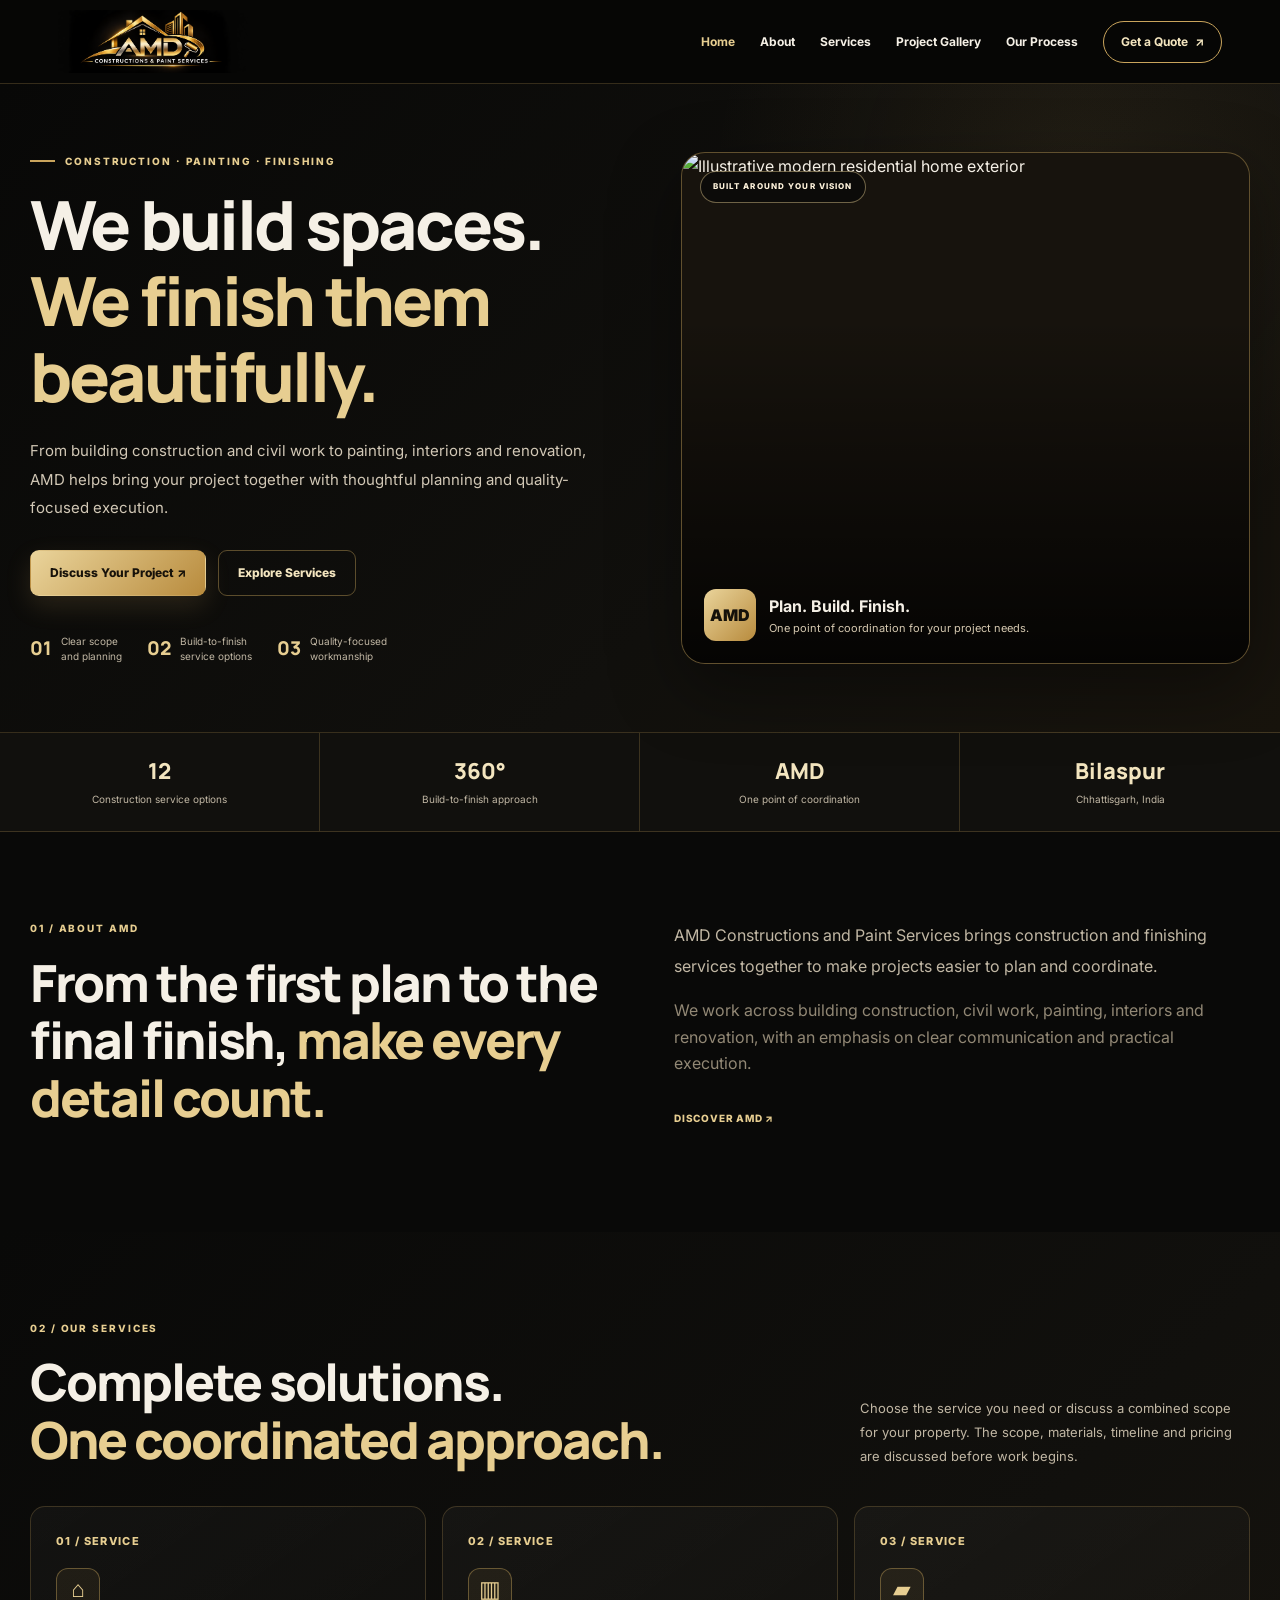
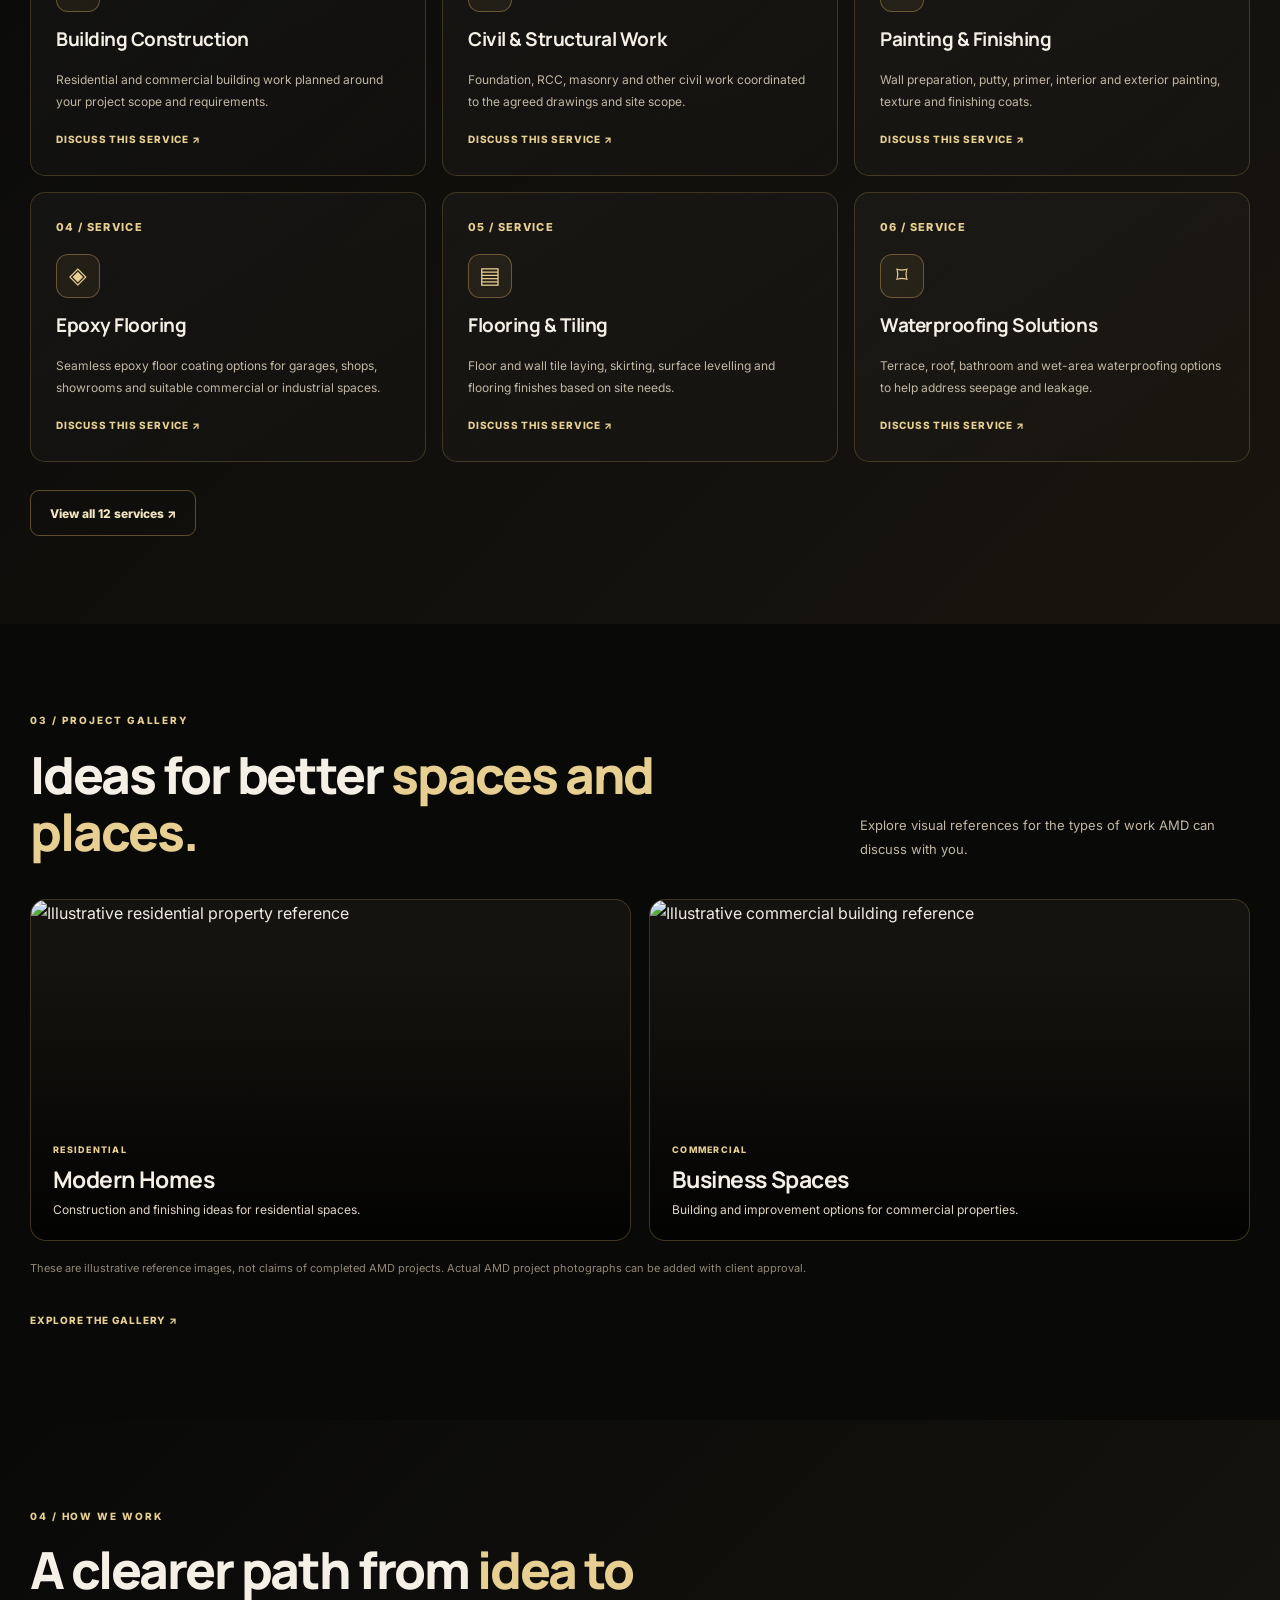
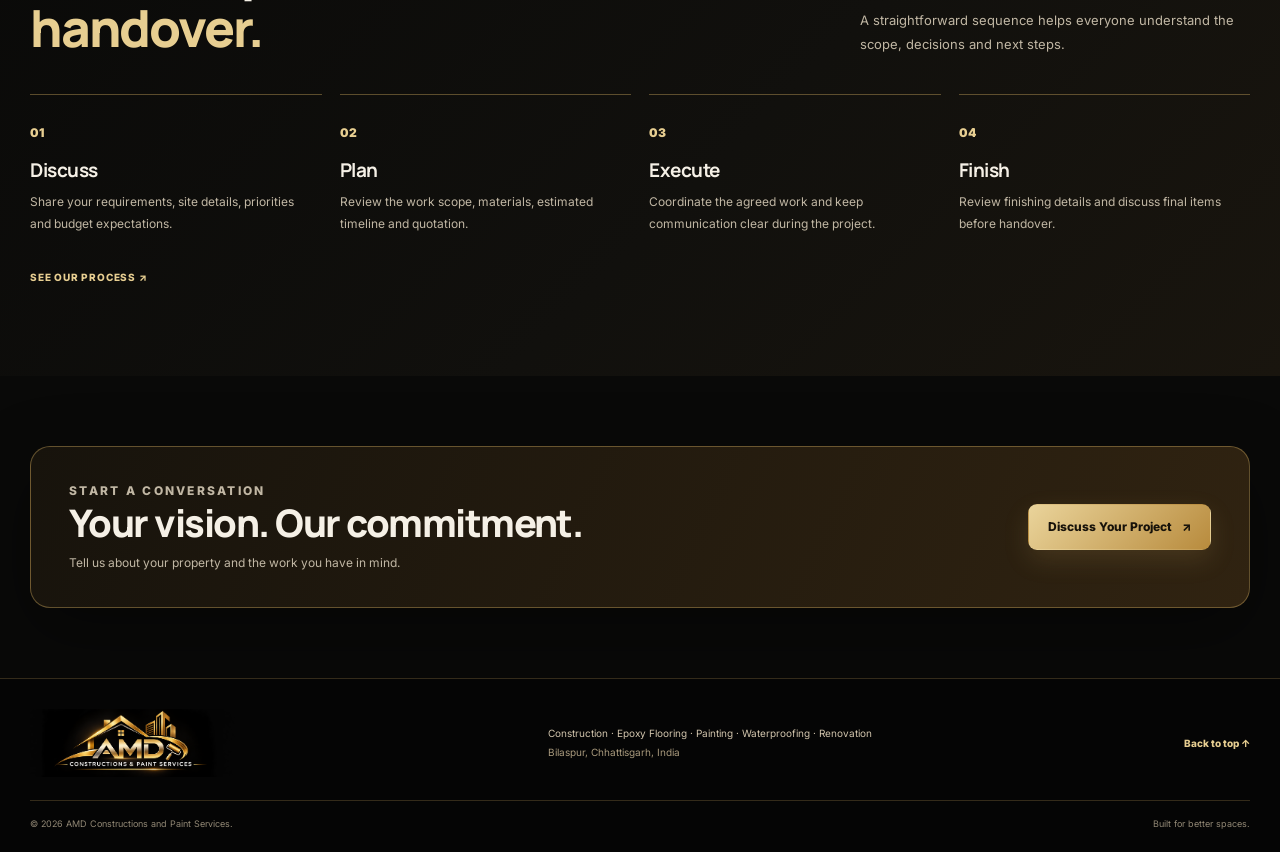
==== commit 41135a81: "Add files via upload" ====
--- a/index.html
+++ b/index.html
@@ -3,392 +3,169 @@
 <head>
   <meta charset="utf-8">
   <meta name="viewport" content="width=device-width, initial-scale=1">
-  <meta name="theme-color" content="#080808">
-  <meta name="description" content="AMD Constructions and Paint Services in Bilaspur, Chhattisgarh. Building construction, civil works, epoxy flooring, floor tiling, waterproofing, painting, interiors and renovation.">
+  <meta name="theme-color" content="#090908">
+  <meta name="description" content="AMD Constructions and Paint Services in Bilaspur, Chhattisgarh. Building construction, civil work, painting, epoxy flooring, tiling, waterproofing, interiors and renovation.">
   <meta name="robots" content="index, follow, max-image-preview:large">
   <meta name="author" content="AMD Constructions and Paint Services">
-
   <link rel="canonical" href="https://amdconstructions.github.io/">
-  <link rel="icon" type="image/png" sizes="512x512" href="assets/amd-favicon.png">
-
+  <link rel="icon" type="image/svg+xml" href="assets/amd-favicon.svg">
   <meta property="og:type" content="website">
   <meta property="og:site_name" content="AMD Constructions and Paint Services">
-  <meta property="og:title" content="AMD Constructions &amp; Paint Services | Bilaspur">
-  <meta property="og:description" content="From construction to the final finish — building, painting, interiors, civil works and renovation in Bilaspur, Chhattisgarh.">
+  <meta property="og:title" content="AMD Constructions & Paint Services | Bilaspur, Chhattisgarh">
+  <meta property="og:description" content="AMD Constructions and Paint Services in Bilaspur, Chhattisgarh. Building construction, civil work, painting, epoxy flooring, tiling, waterproofing, interiors and renovation.">
   <meta property="og:url" content="https://amdconstructions.github.io/">
-  <meta property="og:image" content="https://amdconstructions.github.io/assets/amd-banner.webp">
-
-  <title>AMD Constructions &amp; Paint Services | Bilaspur, Chhattisgarh</title>
-
+  <meta property="og:image" content="https://amdconstructions.github.io/assets/amd-logo-premium-gold.png">
+  <title>AMD Constructions & Paint Services | Bilaspur, Chhattisgarh</title>
   <link rel="preconnect" href="https://fonts.googleapis.com">
   <link rel="preconnect" href="https://fonts.gstatic.com" crossorigin>
-  <link href="https://fonts.googleapis.com/css2?family=Inter:wght@400;500;600;700;800&amp;family=Manrope:wght@500;600;700;800&amp;display=swap" rel="stylesheet">
+  <link href="https://fonts.googleapis.com/css2?family=Inter:wght@400;500;600;700;800&family=Manrope:wght@500;600;700;800&display=swap" rel="stylesheet">
   <link rel="stylesheet" href="styles.css">
-
-  <script type="application/ld+json">
-  {
-    "@context": "https://schema.org",
-    "@type": "WebSite",
-    "name": "AMD Constructions and Paint Services",
-    "alternateName": "AMD Constructions",
-    "url": "https://amdconstructions.github.io/"
-  }
-  </script>
-
-  <script type="application/ld+json">
-  {
-    "@context": "https://schema.org",
-    "@type": "HomeAndConstructionBusiness",
-    "name": "AMD Constructions and Paint Services",
-    "url": "https://amdconstructions.github.io/",
-    "image": "https://amdconstructions.github.io/assets/amd-banner.webp",
-    "telephone": "+91-81094-23456",
-    "email": "hello@amdconstructions.in",
-    "address": {
-      "@type": "PostalAddress",
-      "streetAddress": "Ashok Nagar, Sarkanda",
-      "addressLocality": "Bilaspur",
-      "addressRegion": "Chhattisgarh",
-      "addressCountry": "IN"
-    },
-    "areaServed": {
-      "@type": "City",
-      "name": "Bilaspur"
-    },
-    "founder": {
-      "@type": "Person",
-      "name": "Ahmed Ali Jafri"
-    },
-    "description": "Building construction, civil works, epoxy flooring, floor tiling, waterproofing, painting, interiors, plastering and renovation services."
-  }
-  </script>
+  <script type="application/ld+json">{
+      "@context":"https://schema.org",
+      "@type":"HomeAndConstructionBusiness",
+      "name":"AMD Constructions and Paint Services",
+      "url":"https://amdconstructions.github.io/",
+      "image":"https://amdconstructions.github.io/assets/amd-logo-premium-gold.png",
+      "telephone":"+91-81094-23456",
+      "email":"hello@amdconstructions.in",
+      "address":{"@type":"PostalAddress","streetAddress":"Ashok Nagar, Sarkanda","addressLocality":"Bilaspur","addressRegion":"Chhattisgarh","addressCountry":"IN"},
+      "areaServed":{"@type":"City","name":"Bilaspur"},
+      "founder":{"@type":"Person","name":"Ahmed Ali Jafri"},
+      "description":"Building construction, civil work, epoxy flooring, painting, interiors and renovation services."
+    }</script>
 </head>
-
-<body>
-  <a class="skip-link" href="#main">Skip to content</a>
-
-  <!-- Single site header: one logo, one menu button and one navigation. -->
-  <header class="site-header">
-    <div class="nav-wrap">
-      <a class="brand"
-         href="#home"
-         aria-label="AMD Constructions and Paint Services home">
-        <img class="brand-logo"
-             src="assets/amd-logo-premium-gold.png"
-             alt="AMD Constructions and Paint Services logo"
-             width="190"
-             height="64">
+<body id="top">
+<a class="skip-link" href="#main">Skip to content</a>
+<header class="site-header">
+  <div class="nav-wrap">
+    <a class="brand" href="index.html" aria-label="AMD Constructions and Paint Services home">
+      <img class="brand-logo" src="assets/amd-logo-premium-gold.png" alt="AMD Constructions and Paint Services logo" width="190" height="64">
+    </a>
+    <button class="menu-toggle" type="button" aria-label="Open navigation menu" aria-expanded="false" aria-controls="primary-nav">
+      <span></span><span></span><span></span>
+    </button>
+    <nav class="nav" id="primary-nav" aria-label="Main navigation">
+      <a href="index.html" aria-current="page">Home</a><a href="about.html">About</a><a href="services.html">Services</a><a href="projects.html">Project Gallery</a><a href="process.html">Our Process</a>
+      <a href="contact.html" class="nav-cta">Get a Quote <span aria-hidden="true">↗</span></a>
+    </nav>
+  </div>
+</header>
+<main id="main">
+<section class="home-hero" aria-labelledby="home-title">
+  <div class="hero-copy">
+    <p class="eyebrow">CONSTRUCTION · PAINTING · FINISHING</p>
+    <h1 id="home-title">We build spaces.<br><span>We finish them beautifully.</span></h1>
+    <p class="hero-intro">From building construction and civil work to painting, interiors and renovation, AMD helps bring your project together with thoughtful planning and quality-focused execution.</p>
+    <div class="button-row"><a class="btn btn-primary" href="contact.html">Discuss Your Project ↗</a><a class="btn btn-secondary" href="services.html">Explore Services</a></div>
+    <div class="hero-points">
+      <div class="hero-point"><span class="point-number">01</span><span>Clear scope<br>and planning</span></div>
+      <div class="hero-point"><span class="point-number">02</span><span>Build-to-finish<br>service options</span></div>
+      <div class="hero-point"><span class="point-number">03</span><span>Quality-focused<br>workmanship</span></div>
+    </div>
+  </div>
+  <div class="hero-media">
+    <img src="https://images.unsplash.com/photo-1600585154340-be6161a56a0c?auto=format&fit=crop&w=1400&q=85" alt="Illustrative modern residential home exterior" fetchpriority="high">
+    <span class="hero-tag">BUILT AROUND YOUR VISION</span>
+    <div class="hero-caption"><span class="caption-mark">AMD</span><span><strong>Plan. Build. Finish.</strong><small>One point of coordination for your project needs.</small></span></div>
+  </div>
+</section>
+<section class="quick-facts" aria-label="AMD service overview">
+  <div class="fact"><strong>12</strong><span>Construction service options</span></div>
+  <div class="fact"><strong>360°</strong><span>Build-to-finish approach</span></div>
+  <div class="fact"><strong>AMD</strong><span>One point of coordination</span></div>
+  <div class="fact"><strong>Bilaspur</strong><span>Chhattisgarh, India</span></div>
+</section>
+<section class="section">
+  <div class="container split-layout">
+    <div><p class="section-kicker">01 / ABOUT AMD</p><h2>From the first plan to the final finish, <span>make every detail count.</span></h2></div>
+    <div><p class="lead">AMD Constructions and Paint Services brings construction and finishing services together to make projects easier to plan and coordinate.</p><p class="muted">We work across building construction, civil work, painting, interiors and renovation, with an emphasis on clear communication and practical execution.</p><a class="card-link" href="about.html">Discover AMD ↗</a></div>
+  </div>
+</section>
+<section class="section section-dark">
+  <div class="container">
+    <div class="section-heading"><div><p class="section-kicker">02 / OUR SERVICES</p><h2>Complete solutions.<br><span>One coordinated approach.</span></h2></div><p>Choose the service you need or discuss a combined scope for your property. The scope, materials, timeline and pricing are discussed before work begins.</p></div>
+    <div class="card-grid"><article class="card service-card">
+  <span class="card-index">01 / SERVICE</span>
+  <div class="service-symbol" aria-hidden="true">⌂</div>
+  <h3>Building Construction</h3><p>Residential and commercial building work planned around your project scope and requirements.</p>
+  <a class="card-link" href="contact.html?service=Building%20Construction">Discuss this service ↗</a>
+</article>
+<article class="card service-card">
+  <span class="card-index">02 / SERVICE</span>
+  <div class="service-symbol" aria-hidden="true">▥</div>
+  <h3>Civil & Structural Work</h3><p>Foundation, RCC, masonry and other civil work coordinated to the agreed drawings and site scope.</p>
+  <a class="card-link" href="contact.html?service=Civil%20%26%20Structural%20Work">Discuss this service ↗</a>
+</article>
+<article class="card service-card">
+  <span class="card-index">03 / SERVICE</span>
+  <div class="service-symbol" aria-hidden="true">▰</div>
+  <h3>Painting & Finishing</h3><p>Wall preparation, putty, primer, interior and exterior painting, texture and finishing coats.</p>
+  <a class="card-link" href="contact.html?service=Painting%20%26%20Finishing">Discuss this service ↗</a>
+</article>
+<article class="card service-card">
+  <span class="card-index">04 / SERVICE</span>
+  <div class="service-symbol" aria-hidden="true">◈</div>
+  <h3>Epoxy Flooring</h3><p>Seamless epoxy floor coating options for garages, shops, showrooms and suitable commercial or industrial spaces.</p>
+  <a class="card-link" href="contact.html?service=Epoxy%20Flooring">Discuss this service ↗</a>
+</article>
+<article class="card service-card">
+  <span class="card-index">05 / SERVICE</span>
+  <div class="service-symbol" aria-hidden="true">▤</div>
+  <h3>Flooring & Tiling</h3><p>Floor and wall tile laying, skirting, surface levelling and flooring finishes based on site needs.</p>
+  <a class="card-link" href="contact.html?service=Flooring%20%26%20Tiling">Discuss this service ↗</a>
+</article>
+<article class="card service-card">
+  <span class="card-index">06 / SERVICE</span>
+  <div class="service-symbol" aria-hidden="true">⌑</div>
+  <h3>Waterproofing Solutions</h3><p>Terrace, roof, bathroom and wet-area waterproofing options to help address seepage and leakage.</p>
+  <a class="card-link" href="contact.html?service=Waterproofing%20Solutions">Discuss this service ↗</a>
+</article></div>
+    <div class="button-row" style="margin-top:28px"><a class="btn btn-secondary" href="services.html">View all 12 services ↗</a></div>
+  </div>
+</section>
+<section class="section">
+  <div class="container">
+    <div class="section-heading"><div><p class="section-kicker">03 / PROJECT GALLERY</p><h2>Ideas for better <span>spaces and places.</span></h2></div><p>Explore visual references for the types of work AMD can discuss with you.</p></div>
+    <div class="project-grid">
+      <article class="project-card"><img src="https://images.unsplash.com/photo-1600585154340-be6161a56a0c?auto=format&fit=crop&w=1400&q=85" alt="Illustrative residential property reference" loading="lazy"><div class="project-overlay"><span>RESIDENTIAL</span><h3>Modern Homes</h3><p>Construction and finishing ideas for residential spaces.</p></div></article>
+      <article class="project-card"><img src="https://images.unsplash.com/photo-1486406146926-c627a92ad1ab?auto=format&fit=crop&w=1100&q=82" alt="Illustrative commercial building reference" loading="lazy"><div class="project-overlay"><span>COMMERCIAL</span><h3>Business Spaces</h3><p>Building and improvement options for commercial properties.</p></div></article>
+    </div>
+    <p class="disclaimer">These are illustrative reference images, not claims of completed AMD projects. Actual AMD project photographs can be added with client approval.</p>
+    <a class="card-link" href="projects.html">Explore the gallery ↗</a>
+  </div>
+</section>
+<section class="section section-dark">
+  <div class="container">
+    <div class="section-heading"><div><p class="section-kicker">04 / HOW WE WORK</p><h2>A clearer path from <span>idea to handover.</span></h2></div><p>A straightforward sequence helps everyone understand the scope, decisions and next steps.</p></div>
+    <div class="process-grid">
+      <article class="process-step"><span>01</span><h3>Discuss</h3><p>Share your requirements, site details, priorities and budget expectations.</p></article>
+      <article class="process-step"><span>02</span><h3>Plan</h3><p>Review the work scope, materials, estimated timeline and quotation.</p></article>
+      <article class="process-step"><span>03</span><h3>Execute</h3><p>Coordinate the agreed work and keep communication clear during the project.</p></article>
+      <article class="process-step"><span>04</span><h3>Finish</h3><p>Review finishing details and discuss final items before handover.</p></article>
+    </div>
+    <a class="card-link" href="process.html">See our process ↗</a>
+  </div>
+</section>
+<section class="container cta-panel">
+  <div><p class="section-kicker">START A CONVERSATION</p><h2>Your vision. Our commitment.</h2><p>Tell us about your property and the work you have in mind.</p></div>
+  <a class="btn btn-primary" href="contact.html">Discuss Your Project <span aria-hidden="true">↗</span></a>
+</section>
+</main>
+<footer class="site-footer">
+  <div class="container">
+    <div class="footer-main">
+      <a class="brand footer-brand" href="index.html" aria-label="AMD Constructions and Paint Services home">
+        <img class="brand-logo" src="assets/amd-logo-premium-gold.png" alt="AMD Constructions and Paint Services logo" width="205" height="72" loading="lazy">
       </a>
-
-      <button class="menu-toggle"
-              type="button"
-              aria-label="Open navigation menu"
-              aria-expanded="false"
-              aria-controls="primary-nav">
-        <span></span>
-        <span></span>
-        <span></span>
-      </button>
-
-      <nav class="nav" id="primary-nav" aria-label="Main navigation">
-        <a href="#home">Home</a>
-        <a href="#about">About</a>
-        <a href="#services">Services</a>
-        <a href="#projects">Project Gallery</a>
-        <a href="#process">Our Process</a>
-        <a href="#contact" class="nav-cta">Get a Quote <span aria-hidden="true">↗</span></a>
-      </nav>
+      <p>Construction · Epoxy Flooring · Painting · Waterproofing · Renovation<br><span>Bilaspur, Chhattisgarh, India</span></p>
+      <a class="back-top" href="#top">Back to top ↑</a>
     </div>
-  </header>
-
-  <main id="main">
-    <section class="hero section-shell" id="home">
-      <div class="hero-copy">
-        <p class="eyebrow"><span></span> CONSTRUCTION · PAINTING · FINISHING</p>
-        <h1>We build spaces.<br><span>We finish them beautifully.</span></h1>
-        <p class="hero-intro">From building construction and civil work to painting, interiors and renovation, AMD helps bring your project together with thoughtful planning and quality-focused execution.</p>
-        <div class="hero-actions">
-          <a class="btn primary" href="#contact">Discuss Your Project <span aria-hidden="true">↗</span></a>
-          <a class="btn secondary" href="#services">Explore Services</a>
-        </div>
-        <div class="hero-points">
-          <div><span class="point-number">01</span><span>Clear scope<br>and planning</span></div>
-          <div><span class="point-number">02</span><span>Build-to-finish<br>service options</span></div>
-          <div><span class="point-number">03</span><span>Quality-focused<br>workmanship</span></div>
-        </div>
-      </div>
-
-      <div class="hero-image-wrap">
-        <img class="hero-image"
-             src="https://images.unsplash.com/photo-1600585154340-be6161a56a0c?auto=format&amp;fit=crop&amp;w=1400&amp;q=85"
-             alt="Contemporary residential house exterior with landscaped front yard"
-             fetchpriority="high">
-        <div class="image-shade"></div>
-        <div class="hero-image-caption">
-          <span class="caption-mark">AMD</span>
-          <span><strong>Plan. Build. Finish.</strong><small>One team for your project needs.</small></span>
-        </div>
-        <div class="corner-label"><span class="corner-dot"></span> BUILT AROUND YOUR VISION</div>
-      </div>
-    </section>
-
-    <section class="quick-facts" aria-label="AMD service overview">
-      <div class="fact"><strong>12</strong><span>Construction service options</span></div>
-      <div class="fact"><strong>360°</strong><span>Build-to-finish approach</span></div>
-      <div class="fact"><strong>AMD</strong><span>One point of coordination</span></div>
-      <div class="fact"><strong>Bilaspur</strong><span>Chhattisgarh, India</span></div>
-    </section>
-
-    <section class="section about-section" id="about">
-      <div class="section-kicker">01 / ABOUT AMD</div>
-      <div class="two-col about-grid">
-        <div>
-          <h2>From the first plan to the final finish, <span>make every detail count.</span></h2>
-        </div>
-        <div class="about-copy">
-          <p>AMD Constructions and Paint Services brings construction and finishing services together to make projects easier to plan and coordinate. We work across building construction, civil work, painting, interiors and renovation, with an emphasis on clear communication and practical execution.</p>
-          <p class="muted">Every project has its own requirements. The scope, materials, timeline and pricing are discussed with the client before work begins.</p>
-          <div class="founder-card">
-            <span class="founder-icon" aria-hidden="true">A</span>
-            <span><small>FOUNDER &amp; OWNER</small><strong>Ahmed Ali Jafri</strong></span>
-          </div>
-        </div>
-      </div>
-    </section>
-
-    <section class="section services-section dark-section" id="services">
-      <div class="section-kicker">02 / OUR SERVICES</div>
-      <div class="section-heading">
-        <h2>Complete solutions.<br><span>One coordinated approach.</span></h2>
-        <p>Choose the service you need or discuss a combined scope for your property.</p>
-      </div>
-
-      <div class="service-grid">
-        <article class="service-card">
-          <span class="service-index">01</span><div class="service-symbol" aria-hidden="true">⌂</div>
-          <h3>Building Construction</h3>
-          <p>Residential and commercial building work planned around your project scope and requirements.</p>
-          <a href="#contact">Discuss construction <span aria-hidden="true">↗</span></a>
-        </article>
-        <article class="service-card">
-          <span class="service-index">02</span><div class="service-symbol" aria-hidden="true">▥</div>
-          <h3>Civil &amp; Structural Work</h3>
-          <p>Foundation, RCC, masonry and other civil work coordinated to the agreed drawings and site scope.</p>
-          <a href="#contact">Discuss civil work <span aria-hidden="true">↗</span></a>
-        </article>
-        <article class="service-card">
-          <span class="service-index">03</span><div class="service-symbol" aria-hidden="true">▰</div>
-          <h3>Painting &amp; Finishing</h3>
-          <p>Wall preparation, putty, primer, interior and exterior painting, texture and finishing coats.</p>
-          <a href="#contact">Discuss painting <span aria-hidden="true">↗</span></a>
-        </article>
-        <article class="service-card">
-          <span class="service-index">04</span><div class="service-symbol" aria-hidden="true">◈</div>
-          <h3>Epoxy Flooring</h3>
-          <p>Seamless epoxy floor coating options for garages, shops, showrooms and suitable commercial or industrial spaces.</p>
-          <a href="#contact">Discuss epoxy flooring <span aria-hidden="true">↗</span></a>
-        </article>
-        <article class="service-card">
-          <span class="service-index">05</span><div class="service-symbol" aria-hidden="true">▤</div>
-          <h3>Flooring &amp; Tiling</h3>
-          <p>Floor and wall tile laying, skirting, surface levelling and flooring finishes based on site needs.</p>
-          <a href="#contact">Discuss flooring <span aria-hidden="true">↗</span></a>
-        </article>
-        <article class="service-card">
-          <span class="service-index">06</span><div class="service-symbol" aria-hidden="true">⌑</div>
-          <h3>Waterproofing Solutions</h3>
-          <p>Terrace, roof, bathroom and wet-area waterproofing options to help address seepage and leakage.</p>
-          <a href="#contact">Discuss waterproofing <span aria-hidden="true">↗</span></a>
-        </article>
-        <article class="service-card">
-          <span class="service-index">07</span><div class="service-symbol" aria-hidden="true">↻</div>
-          <h3>Renovation &amp; Repairs</h3>
-          <p>Repair, refresh and upgrade existing homes, offices and commercial properties.</p>
-          <a href="#contact">Discuss renovation <span aria-hidden="true">↗</span></a>
-        </article>
-        <article class="service-card">
-          <span class="service-index">08</span><div class="service-symbol" aria-hidden="true">▦</div>
-          <h3>Plastering &amp; Masonry</h3>
-          <p>Internal and external plaster, brickwork, blockwork, patch repairs and surface preparation.</p>
-          <a href="#contact">Discuss masonry <span aria-hidden="true">↗</span></a>
-        </article>
-        <article class="service-card">
-          <span class="service-index">09</span><div class="service-symbol" aria-hidden="true">⌁</div>
-          <h3>False Ceiling &amp; Partitions</h3>
-          <p>Gypsum ceiling and partition options to support practical interior layouts and finishing.</p>
-          <a href="#contact">Discuss ceiling work <span aria-hidden="true">↗</span></a>
-        </article>
-        <article class="service-card">
-          <span class="service-index">10</span><div class="service-symbol" aria-hidden="true">⚡</div>
-          <h3>Electrical &amp; Plumbing</h3>
-          <p>Electrical and plumbing work coordination for construction, fit-outs and renovation projects.</p>
-          <a href="#contact">Discuss site services <span aria-hidden="true">↗</span></a>
-        </article>
-        <article class="service-card">
-          <span class="service-index">11</span><div class="service-symbol" aria-hidden="true">▧</div>
-          <h3>Interior Improvements</h3>
-          <p>Practical interior upgrades and finishing details shaped around your space and preferences.</p>
-          <a href="#contact">Discuss interiors <span aria-hidden="true">↗</span></a>
-        </article>
-        <article class="service-card service-card-featured">
-          <span class="service-index">12</span><div class="service-symbol" aria-hidden="true">✳</div>
-          <h3>Combined Project Packages</h3>
-          <p>Coordinate multiple agreed stages, from civil work and waterproofing to flooring and final paint.</p>
-          <a href="#contact">Plan a project <span aria-hidden="true">↗</span></a>
-        </article>
-      </div>
-    </section>
-
-    <section class="section projects-section" id="projects">
-      <div class="section-kicker">03 / PROJECT GALLERY</div>
-      <div class="section-heading light-heading">
-        <h2>Ideas for better <span>spaces and places.</span></h2>
-        <p>Explore the types of work AMD can discuss with you. Images below are illustrative references, not a claim that these are completed AMD projects.</p>
-      </div>
-      <div class="project-grid">
-        <article class="project-card">
-          <img src="https://images.unsplash.com/photo-1600585154340-be6161a56a0c?auto=format&amp;fit=crop&amp;w=1000&amp;q=82" alt="Illustrative modern residential home exterior" loading="lazy">
-          <div class="project-overlay"><span>RESIDENTIAL</span><h3>Modern Homes</h3><p>Construction and finishing ideas for residential spaces.</p></div>
-        </article>
-        <article class="project-card">
-          <img src="https://images.unsplash.com/photo-1486406146926-c627a92ad1ab?auto=format&amp;fit=crop&amp;w=1000&amp;q=82" alt="Illustrative commercial office building exterior" loading="lazy">
-          <div class="project-overlay"><span>COMMERCIAL</span><h3>Business Spaces</h3><p>Building and improvement options for commercial properties.</p></div>
-        </article>
-        <article class="project-card">
-          <img src="https://images.unsplash.com/photo-1562259949-e8e7689d7828?auto=format&amp;fit=crop&amp;w=1000&amp;q=82" alt="Illustrative painting and home improvement work" loading="lazy">
-          <div class="project-overlay"><span>RENOVATION &amp; PAINT</span><h3>Refresh &amp; Renew</h3><p>Painting, repair and finishing ideas for existing spaces.</p></div>
-        </article>
-        <article class="project-card">
-          <img src="https://resinkraft.co.in/images/Epoxy%20Flooring%20Services/Epoxy%20Floor%20Coating.jpg" alt="Illustrative glossy epoxy floor coating in an industrial space" loading="lazy">
-          <div class="project-overlay"><span>EPOXY FLOORING</span><h3>Seamless Floor Finishes</h3><p>Glossy, easy-to-clean coating options for suitable garages and workspaces.</p></div>
-        </article>
-      </div>
-      <p class="image-disclaimer">All gallery images are illustrative references, not claims of completed AMD projects. Epoxy system suitability, surface preparation and finish depend on a site assessment. Actual AMD project photos can be added with client approval.</p>
-    </section>
-
-    <section class="section process-section dark-section" id="process">
-      <div class="section-kicker">04 / HOW WE WORK</div>
-      <h2>A clearer path from <span>idea to handover.</span></h2>
-      <div class="process-grid">
-        <article><span>01</span><h3>Discuss</h3><p>Share your requirements, site details, priorities and budget expectations.</p></article>
-        <article><span>02</span><h3>Plan</h3><p>Review the work scope, materials, estimated timeline and quotation.</p></article>
-        <article><span>03</span><h3>Execute</h3><p>Coordinate the agreed work and keep communication clear during the project.</p></article>
-        <article><span>04</span><h3>Finish</h3><p>Review finishing details and discuss any final items before handover.</p></article>
-      </div>
-    </section>
-
-    <section class="brand-banner-section" aria-label="AMD construction and painting services banner">
-      <div class="banner-copy">
-        <p class="section-kicker">AMD / BUILD · RENOVATE · PAINT</p>
-        <h2>Your vision.<br><span>Our commitment.</span></h2>
-        <p>Tell us about your property and the work you have in mind.</p>
-        <a class="btn primary" href="#contact">Request a Quote <span aria-hidden="true">↗</span></a>
-      </div>
-      <img src="assets/amd-banner.webp"
-           alt="AMD Constructions and Paint Services promotional banner showing residential and commercial construction, painting, interiors, renovation and civil works"
-           loading="lazy">
-    </section>
-
-    <section class="section contact-section" id="contact">
-      <div class="section-kicker">05 / CONTACT AMD</div>
-      <div class="contact-grid">
-        <div class="contact-copy">
-          <h2>Let’s talk about <span>your project.</span></h2>
-          <p>Share a few details and continue the enquiry on WhatsApp. We can discuss the requirements, scope and next steps.</p>
-          <div class="contact-details">
-            <a href="https://wa.me/918109423456" target="_blank" rel="noopener noreferrer">
-              <span class="contact-icon" aria-hidden="true">↗</span>
-              <span><small>WHATSAPP / CALL</small><strong>+91 81094 23456</strong></span>
-            </a>
-            <a href="mailto:hello@amdconstructions.in">
-              <span class="contact-icon" aria-hidden="true">@</span>
-              <span><small>EMAIL</small><strong>hello@amdconstructions.in</strong></span>
-            </a>
-            <div>
-              <span class="contact-icon" aria-hidden="true">⌖</span>
-              <span><small>LOCATION</small><strong>Ashok Nagar, Sarkanda,<br>Bilaspur (C.G.), India</strong></span>
-            </div>
-          </div>
-        </div>
-
-        <form class="contact-form" id="enquiry-form">
-          <div class="form-heading">
-            <span>PROJECT ENQUIRY</span>
-            <p>Complete the form to prepare a message for WhatsApp.</p>
-          </div>
-
-          <label for="customer-name">
-            Your name
-            <input id="customer-name" name="name" autocomplete="name" required maxlength="100" placeholder="Enter your name">
-          </label>
-
-          <label for="customer-phone">
-            Phone number
-            <input id="customer-phone" name="phone" autocomplete="tel" inputmode="tel" required maxlength="25" placeholder="Your contact number">
-          </label>
-
-          <label for="project-type">
-            Project type
-            <select id="project-type" name="type" required>
-              <option value="Building Construction">Building Construction</option>
-              <option value="Civil / Structural Work">Civil / Structural Work</option>
-              <option value="Painting &amp; Finishing">Painting &amp; Finishing</option>
-              <option value="Epoxy Flooring">Epoxy Flooring</option>
-              <option value="Flooring &amp; Tiling">Flooring &amp; Tiling</option>
-              <option value="Waterproofing Solutions">Waterproofing Solutions</option>
-              <option value="Plastering &amp; Masonry">Plastering &amp; Masonry</option>
-              <option value="False Ceiling &amp; Partitions">False Ceiling &amp; Partitions</option>
-              <option value="Electrical &amp; Plumbing">Electrical &amp; Plumbing</option>
-              <option value="Interior Solutions">Interior Solutions</option>
-              <option value="Renovation &amp; Repair">Renovation &amp; Repair</option>
-              <option value="End-to-End Project">End-to-End Project</option>
-              <option value="Other / Not sure yet">Other / Not sure yet</option>
-            </select>
-          </label>
-
-          <label for="project-message">
-            Tell us about your project
-            <textarea id="project-message" name="message" required maxlength="1500" rows="4" placeholder="Location, work required, approximate area or other details"></textarea>
-          </label>
-
-          <button class="btn primary form-submit" type="submit">
-            Continue on WhatsApp <span aria-hidden="true">↗</span>
-          </button>
-          <p class="form-note" id="form-note" role="status" aria-live="polite">Your message will open in WhatsApp for you to review and send. This form does not send automatically.</p>
-        </form>
-      </div>
-    </section>
-  </main>
-
-  <!-- Single footer: the same logo file used in the header. -->
-  <footer class="site-footer">
-    <div class="footer-main">
-      <a class="brand footer-brand"
-         href="#home"
-         aria-label="AMD Constructions and Paint Services home">
-        <img class="brand-logo"
-             src="assets/amd-logo-premium-gold.png"
-             alt="AMD Constructions and Paint Services logo"
-             loading="lazy"
-             width="220"
-             height="74">
-      </a>
-
-      <p>
-        Construction · Epoxy Flooring · Painting · Waterproofing · Renovation
-        <br>
-        <span>Bilaspur, Chhattisgarh, India</span>
-      </p>
-
-      <a class="back-top" href="#home">Back to top ↑</a>
-    </div>
-
     <div class="footer-bottom">
       <span>© <span id="year">2026</span> AMD Constructions and Paint Services.</span>
       <span>Built for better spaces.</span>
     </div>
-  </footer>
-
-  <script src="script.js" defer></script>
+  </div>
+</footer>
+<script src="script.js" defer></script>
 </body>
 </html>
--- a/styles.css
+++ b/styles.css
@@ -1,185 +1,313 @@
-:root{--navy:#07152b;--navy-2:#0a1d38;--navy-3:#102947;--blue:#27a8ff;--blue-2:#70c6ff;--ink:#0b1730;--muted:#64748b;--paper:#f4f7fb;--white:#fff;--line:rgba(147,174,207,.22);--radius:22px;--shadow:0 24px 70px rgba(4,19,42,.16)}
-*{box-sizing:border-box}html{scroll-behavior:smooth;scroll-padding-top:90px}body{margin:0;background:var(--paper);color:var(--ink);font-family:Inter,Arial,sans-serif;line-height:1.65;-webkit-font-smoothing:antialiased}img{display:block;max-width:100%}a{color:inherit;text-decoration:none}button,input,select,textarea{font:inherit}button,a,input,select,textarea{-webkit-tap-highlight-color:transparent}a:focus-visible,button:focus-visible,input:focus-visible,select:focus-visible,textarea:focus-visible{outline:3px solid var(--blue);outline-offset:3px}.skip-link{position:absolute;left:-9999px;top:8px;background:#fff;color:#000;padding:10px 14px;z-index:1000}.skip-link:focus{left:8px}.site-header{position:sticky;top:0;z-index:100;background:rgba(5,17,37,.96);border-bottom:1px solid rgba(255,255,255,.09);backdrop-filter:blur(16px)}.nav-wrap{max-width:1320px;margin:auto;padding:12px 30px;display:flex;align-items:center;justify-content:space-between;gap:28px}.brand{display:inline-flex;align-items:center;gap:10px;min-width:0;color:#fff}.brand img{width:50px;height:50px;object-fit:contain;border-radius:8px}.brand-copy{display:flex;flex-direction:column;line-height:1.2}.brand-copy strong{font-family:Manrope,Inter,sans-serif;font-size:22px;letter-spacing:.04em}.brand-copy small{font-size:8px;letter-spacing:.12em;color:#b6c6db;margin-top:4px}.nav{display:flex;align-items:center;gap:28px;color:#e0e8f4;font-size:12px;font-weight:700}.nav>a:not(.nav-cta){transition:color .2s}.nav>a:not(.nav-cta):hover{color:var(--blue-2)}.nav-cta{border:1px solid #248ee2;border-radius:999px;padding:10px 17px;color:#fff}.nav-cta span{color:var(--blue-2);margin-left:5px}.menu-toggle{display:none;border:1px solid var(--line);background:transparent;border-radius:10px;padding:10px;width:44px;height:42px;cursor:pointer}.menu-toggle span{display:block;height:2px;background:white;margin:4px 0;border-radius:2px}.section-shell,.section{max-width:1320px;margin:0 auto;padding:100px 30px}.hero{display:grid;grid-template-columns:1.02fr .98fr;gap:62px;align-items:center;padding-top:74px;padding-bottom:82px;min-height:650px}.hero-copy{max-width:640px}.eyebrow,.section-kicker{font-size:10px;letter-spacing:.19em;font-weight:800;color:var(--blue);margin:0 0 22px}.eyebrow{display:flex;align-items:center;gap:10px}.eyebrow>span{display:inline-block;width:25px;height:2px;background:var(--blue)}h1,h2,h3,p{margin-top:0}h1,h2,h3{font-family:Manrope,Inter,sans-serif;line-height:1.12;letter-spacing:-.04em}h1{font-size:clamp(42px,5vw,70px);color:#fff;margin-bottom:24px;font-weight:800}h1 span,h2 span{color:var(--blue)}.hero{background:var(--navy);max-width:none;padding-left:max(30px,calc((100% - 1260px)/2));padding-right:max(30px,calc((100% - 1260px)/2));color:#d1deef}.hero-intro{max-width:600px;font-size:15px;line-height:1.9;color:#c4d1e3;margin-bottom:28px}.hero-actions{display:flex;flex-wrap:wrap;gap:12px}.btn{display:inline-flex;align-items:center;justify-content:center;gap:12px;border:1px solid transparent;border-radius:9px;padding:13px 19px;font-size:12px;font-weight:800;cursor:pointer;transition:transform .2s,background .2s,border-color .2s}.btn:hover{transform:translateY(-2px)}.btn.primary{background:var(--blue);color:#04152c;box-shadow:0 10px 24px rgba(39,168,255,.2)}.btn.primary:hover{background:#67c3ff}.btn.secondary{border-color:#38516f;color:#fff;background:transparent}.btn.secondary:hover{border-color:var(--blue)}.hero-points{display:flex;gap:28px;margin-top:42px}.hero-points>div{display:flex;align-items:flex-start;gap:9px;font-size:10px;line-height:1.55;color:#b7c8dd}.point-number{font-family:Manrope,sans-serif;font-size:19px;color:var(--blue);font-weight:800}.hero-image-wrap{position:relative;min-height:440px;height:clamp(440px,42vw,550px);border-radius:24px;overflow:hidden;border:1px solid rgba(139,188,234,.35);box-shadow:0 28px 75px rgba(0,0,0,.25)}.hero-image{width:100%;height:100%;object-fit:cover;object-position:center}.image-shade{position:absolute;inset:0;background:linear-gradient(180deg,rgba(3,16,35,.02) 25%,rgba(3,16,35,.72) 100%)}.hero-image-caption{position:absolute;left:24px;right:24px;bottom:24px;display:flex;align-items:center;gap:14px;color:#fff}.caption-mark{display:grid;place-items:center;width:54px;height:54px;border-radius:13px;background:var(--blue);color:var(--navy);font-family:Manrope,sans-serif;font-weight:800;font-size:17px}.hero-image-caption strong,.hero-image-caption small{display:block}.hero-image-caption strong{font-family:Manrope,sans-serif;font-size:16px}.hero-image-caption small{font-size:11px;color:#d3e1f1;margin-top:3px}.corner-label{position:absolute;top:20px;left:20px;padding:9px 12px;border:1px solid rgba(255,255,255,.35);background:rgba(4,18,39,.65);backdrop-filter:blur(10px);border-radius:999px;font-size:8px;letter-spacing:.14em;color:#fff;font-weight:800}.corner-dot{display:inline-block;width:6px;height:6px;border-radius:50%;background:var(--blue);margin-right:6px}.quick-facts{display:grid;grid-template-columns:repeat(4,1fr);background:#fff;border-bottom:1px solid #e3eaf3}.fact{padding:26px 20px;text-align:center;border-right:1px solid #e5ebf3}.fact:last-child{border:0}.fact strong,.fact span{display:block}.fact strong{font-family:Manrope,sans-serif;font-size:22px;line-height:1.3;color:var(--ink)}.fact span{font-size:10px;letter-spacing:.04em;color:#65758d;margin-top:5px}.about-section{padding-top:110px;padding-bottom:115px}.two-col{display:grid;grid-template-columns:1fr 1fr;gap:80px;align-items:start}.about-grid h2,.section-heading h2,.contact-copy h2{font-size:clamp(34px,4vw,52px);margin-bottom:0}.about-copy p{font-size:14px;line-height:1.9;color:#4e6079}.about-copy .muted{font-size:12px;color:#8492a5}.founder-card{display:inline-flex;align-items:center;gap:13px;background:#e8f4ff;border-left:3px solid var(--blue);padding:13px 18px;margin-top:8px;min-width:245px}.founder-icon{width:36px;height:36px;border-radius:50%;display:grid;place-items:center;background:var(--navy);color:#fff;font-weight:800}.founder-card small,.founder-card strong{display:block}.founder-card small{font-size:8px;letter-spacing:.14em;color:#2674b5;font-weight:800}.founder-card strong{font-family:Manrope,sans-serif;font-size:13px;margin-top:3px}.dark-section{background:var(--navy);color:#fff;max-width:none}.services-section{padding-left:max(30px,calc((100% - 1260px)/2));padding-right:max(30px,calc((100% - 1260px)/2));padding-top:95px;padding-bottom:105px}.section-heading{display:flex;align-items:end;justify-content:space-between;gap:45px;margin-bottom:42px}.section-heading h2{max-width:620px}.section-heading p{max-width:380px;color:#9fb2cc;font-size:12px;line-height:1.8;margin-bottom:4px}.service-grid{display:grid;grid-template-columns:repeat(3,minmax(0,1fr));border-top:1px solid var(--line);border-left:1px solid var(--line)}.service-card{position:relative;padding:28px 28px 26px;min-height:260px;border-right:1px solid var(--line);border-bottom:1px solid var(--line);background:rgba(255,255,255,.012);transition:background .2s}.service-card:hover{background:rgba(39,168,255,.07)}.service-card-featured{background:linear-gradient(145deg,rgba(39,168,255,.18),rgba(39,168,255,.035))}.service-index{position:absolute;top:22px;right:24px;color:var(--blue);font-size:11px;font-weight:800}.service-symbol{width:48px;height:48px;display:grid;place-items:center;border:1px solid rgba(39,168,255,.35);border-radius:13px;color:var(--blue);font-size:27px;margin-bottom:22px}.service-card h3{font-size:19px;letter-spacing:-.025em;margin-bottom:12px}.service-card p{font-size:12px;line-height:1.8;color:#9fb2cc;min-height:65px;margin-bottom:18px}.service-card a{font-size:9px;letter-spacing:.09em;text-transform:uppercase;color:var(--blue-2);font-weight:800}.service-card a span{margin-left:5px}.projects-section{padding-top:105px;padding-bottom:110px}.light-heading{align-items:start}.light-heading p{color:#65758d}.project-grid{display:grid;grid-template-columns:repeat(4,minmax(0,1fr));gap:16px}.project-card{position:relative;height:360px;border-radius:17px;overflow:hidden;background:#112744;isolation:isolate}.project-card:first-child{height:360px}.project-card img{width:100%;height:100%;object-fit:cover;transition:transform .55s ease}.project-card:hover img{transform:scale(1.05)}.project-card:after{content:"";position:absolute;inset:0;background:linear-gradient(180deg,rgba(5,17,37,0) 22%,rgba(5,17,37,.88) 100%);z-index:0}.project-overlay{position:absolute;left:24px;right:20px;bottom:22px;color:#fff;z-index:1}.project-overlay span{font-size:8px;letter-spacing:.18em;color:#78caff;font-weight:800}.project-overlay h3{font-size:23px;margin:8px 0}.project-overlay p{font-size:11px;line-height:1.7;color:#d3dfed;margin:0;max-width:310px}.image-disclaimer{font-size:10px;color:#7b8ba1;margin:18px 0 0}.process-section{padding-top:95px;padding-bottom:105px;padding-left:max(30px,calc((100% - 1260px)/2));padding-right:max(30px,calc((100% - 1260px)/2))}.process-section h2{font-size:clamp(34px,4vw,49px);max-width:760px;margin-bottom:48px}.process-grid{display:grid;grid-template-columns:repeat(4,minmax(0,1fr));gap:20px}.process-grid article{border-top:1px solid #34506f;padding-top:20px}.process-grid article>span{font-size:12px;color:var(--blue);font-weight:800}.process-grid h3{font-size:19px;margin:18px 0 10px}.process-grid p{font-size:11px;line-height:1.8;color:#a9bad0;margin:0;max-width:240px}.brand-banner-section{max-width:1260px;margin:80px auto;display:grid;grid-template-columns:.7fr 1.3fr;gap:35px;align-items:center;padding:32px;background:linear-gradient(120deg,#0a1c37,#104f83);border-radius:22px;overflow:hidden;color:#fff}.banner-copy{padding:12px 5px 12px 15px}.banner-copy .section-kicker{margin-bottom:15px}.banner-copy h2{font-size:clamp(30px,3.2vw,43px);margin-bottom:14px}.banner-copy p:not(.section-kicker){font-size:12px;color:#c5d8eb;line-height:1.8}.banner-copy .btn{margin-top:7px}.brand-banner-section>img{width:100%;max-height:330px;object-fit:contain;border-radius:12px}.contact-section{padding-top:35px;padding-bottom:110px}.contact-grid{display:grid;grid-template-columns:1fr .9fr;gap:85px;align-items:start}.contact-copy h2{margin-bottom:22px}.contact-copy>p{font-size:13px;color:#687a92;max-width:500px;line-height:1.9}.contact-details{display:grid;gap:17px;margin-top:30px}.contact-details>a,.contact-details>div{display:flex;align-items:center;gap:14px}.contact-icon{width:42px;height:42px;border-radius:12px;background:#e3f3ff;border:1px solid #cceaff;color:#0878c8;display:grid;place-items:center;font-weight:800;flex:0 0 auto}.contact-details small,.contact-details strong{display:block}.contact-details small{font-size:8px;letter-spacing:.14em;color:#73859c;font-weight:800;margin-bottom:3px}.contact-details strong{font-size:12px;color:#142541;line-height:1.6}.contact-form{padding:28px;background:#fff;border:1px solid #e0e8f2;border-radius:19px;box-shadow:0 15px 45px rgba(8,31,60,.06)}.form-heading{margin-bottom:23px}.form-heading span{font-size:10px;letter-spacing:.15em;color:#147bc1;font-weight:800}.form-heading p{font-size:11px;color:#7b8ba0;margin:7px 0 0}.contact-form label{display:block;font-size:9px;letter-spacing:.07em;text-transform:uppercase;font-weight:800;color:#53647d;margin-bottom:16px}.contact-form input,.contact-form select,.contact-form textarea{display:block;width:100%;margin-top:7px;padding:12px 13px;border:1px solid #dce5f0;border-radius:8px;background:#fbfdff;color:#12233e;font-size:12px;letter-spacing:0;text-transform:none;font-weight:500}.contact-form textarea{resize:vertical;min-height:105px}.contact-form input::placeholder,.contact-form textarea::placeholder{color:#9ba9ba}.form-submit{width:100%;border:0}.form-note{font-size:10px;line-height:1.6;color:#78889d;margin:12px 0 0}.site-footer{background:#040e1e;color:#fff;padding:30px max(30px,calc((100% - 1260px)/2)) 20px}.footer-main{display:flex;align-items:center;justify-content:space-between;gap:25px;padding-bottom:25px}.footer-brand img{width:46px;height:46px}.footer-main>p{font-size:10px;line-height:1.9;color:#c4d2e3;margin:0}.footer-main>p span{color:#8094af}.back-top{font-size:10px;color:#83ceff;font-weight:700}.footer-bottom{display:flex;justify-content:space-between;gap:20px;border-top:1px solid rgba(255,255,255,.12);padding-top:17px;font-size:9px;color:#8192a9}
-@media(max-width:1050px){.nav-wrap{padding:12px 22px}.nav{gap:16px}.hero{gap:35px;padding-left:28px;padding-right:28px}.hero-image-wrap{height:440px;min-height:440px}.section{padding-left:25px;padding-right:25px}.services-section,.process-section{padding-left:25px;padding-right:25px}.brand-banner-section{margin:55px 25px}.two-col{gap:45px}.contact-grid{gap:45px}.service-card{padding:24px 20px}.project-card,.project-card:first-child{height:300px}.project-grid{grid-template-columns:repeat(2,minmax(0,1fr))}}
-@media(max-width:760px){html{scroll-padding-top:75px}.nav-wrap{padding:10px 17px}.brand img{width:43px;height:43px}.brand-copy strong{font-size:19px}.brand-copy small{font-size:7px}.menu-toggle{display:block}.nav{display:none;position:absolute;top:100%;left:0;right:0;padding:14px 18px 20px;background:#06142a;border-bottom:1px solid rgba(255,255,255,.12);flex-direction:column;align-items:stretch;gap:0}.nav.is-open{display:flex}.nav>a{padding:13px 7px;border-bottom:1px solid rgba(255,255,255,.07)}.nav .nav-cta{text-align:center;margin-top:12px;border:1px solid #248ee2;padding:12px}.hero{grid-template-columns:1fr;gap:32px;padding:58px 20px 45px;min-height:0}.hero-copy{max-width:none}.eyebrow,.section-kicker{font-size:9px;margin-bottom:18px}h1{font-size:clamp(39px,10.5vw,58px);margin-bottom:19px}.hero-intro{font-size:13px;line-height:1.85}.hero-points{gap:13px;margin-top:30px;justify-content:space-between}.hero-points>div{gap:6px;font-size:9px}.point-number{font-size:17px}.hero-image-wrap{height:360px;min-height:360px;border-radius:18px}.hero-image-caption{left:15px;right:15px;bottom:15px}.corner-label{top:13px;left:13px;font-size:7px}.quick-facts{grid-template-columns:repeat(2,1fr)}.fact{padding:20px 10px;border-bottom:1px solid #e5ebf3}.fact:nth-child(2){border-right:0}.fact:nth-child(3),.fact:nth-child(4){border-bottom:0}.fact strong{font-size:20px}.fact span{font-size:9px}.section{padding:70px 20px}.two-col{grid-template-columns:1fr;gap:25px}.about-grid h2,.section-heading h2,.contact-copy h2{font-size:clamp(33px,8.5vw,44px)}.about-copy p{font-size:13px}.services-section,.process-section{padding:70px 20px}.section-heading{display:block;margin-bottom:30px}.section-heading p{margin-top:18px}.service-grid{grid-template-columns:1fr 1fr}.service-card{padding:21px 17px;min-height:275px}.service-card h3{font-size:17px}.service-card p{font-size:11px;min-height:90px}.service-symbol{width:42px;height:42px;font-size:24px;margin-bottom:18px}.service-index{top:17px;right:17px}.projects-section{padding-top:72px;padding-bottom:75px}.project-grid{grid-template-columns:1fr;gap:14px}.project-card,.project-card:first-child{height:300px}.project-overlay{left:19px;bottom:18px}.process-section h2{font-size:clamp(33px,8vw,43px);margin-bottom:35px}.process-grid{grid-template-columns:1fr 1fr;gap:26px 18px}.process-grid h3{font-size:17px;margin-top:12px}.brand-banner-section{margin:20px 16px 55px;padding:24px 18px;grid-template-columns:1fr;gap:20px}.banner-copy{padding:0}.brand-banner-section>img{max-height:none;width:100%}.banner-copy h2{font-size:36px}.contact-section{padding-top:20px;padding-bottom:75px}.contact-grid{grid-template-columns:1fr;gap:32px}.contact-form{padding:22px 18px}.contact-details{margin-top:24px}.site-footer{padding:27px 20px 18px}.footer-main{align-items:flex-start;flex-wrap:wrap}.footer-main>p{width:100%;order:3}.footer-bottom{font-size:8px}}
-@media(max-width:420px){.brand-copy small{max-width:170px;letter-spacing:.08em}.hero-actions{display:grid;grid-template-columns:1fr}.hero-actions .btn{width:100%}.hero-image-wrap{height:300px;min-height:300px}.hero-points{gap:8px}.hero-points>div{font-size:8px}.service-grid{grid-template-columns:1fr}.service-card{min-height:0}.service-card p{min-height:0}.service-card a{display:inline-block;margin-top:3px}.process-grid{grid-template-columns:1fr}.process-grid p{max-width:none}.footer-bottom{flex-direction:column;gap:5px}}
-@media(prefers-reduced-motion:reduce){*,*::before,*::after{scroll-behavior:auto!important;transition:none!important;animation:none!important}}
-.hero-image-wrap.image-fallback{background:radial-gradient(circle at 80% 15%,rgba(39,168,255,.38),transparent 35%),linear-gradient(135deg,#183e64,#07152b)}.project-card.image-fallback{background:radial-gradient(circle at 85% 18%,rgba(39,168,255,.38),transparent 32%),linear-gradient(145deg,#153f67,#07152b)}
-
-/* =========================================================
-   AMD PREMIUM BLACK & GOLD THEME
-   Appended overrides: preserves the existing layout and JS.
-   ========================================================= */
-:root{
-  --navy:#090909;
-  --navy-2:#11100d;
-  --navy-3:#1b1811;
-  --blue:#c9a45c;
-  --blue-2:#e5c987;
-  --ink:#f4efe5;
-  --muted:#b8ad99;
-  --paper:#0d0c0a;
-  --white:#fffaf0;
-  --line:rgba(201,164,92,.25);
-  --shadow:0 24px 70px rgba(0,0,0,.42);
-}
-html,body{background:#0d0c0a;color:#eee7d9}
-body{color:#eee7d9}
-a:focus-visible,button:focus-visible,input:focus-visible,select:focus-visible,textarea:focus-visible{outline-color:#d5b36b}
-.skip-link{background:#e5c987;color:#111}
-.site-header{background:rgba(7,7,7,.96);border-bottom:1px solid rgba(201,164,92,.24)}
-.brand{color:#fffaf0}.brand-copy small{color:#c7b994}
-.nav{color:#eee7d9}.nav>a:not(.nav-cta):hover{color:#e5c987}
-.nav-cta{border-color:#c9a45c;color:#f8edda}.nav-cta span{color:#e5c987}
-.menu-toggle{border-color:rgba(201,164,92,.35)}
-.menu-toggle span{background:#e5c987}
-.hero,.dark-section{background:linear-gradient(135deg,#080808 0%,#11100d 55%,#17130c 100%);color:#eee7d9}
-.hero{border-bottom:1px solid rgba(201,164,92,.18)}
-.eyebrow,.section-kicker{color:#d7b66e}
-.eyebrow>span{background:#c9a45c}
-h1,h2,h3{color:#fffaf0}
-h1 span,h2 span{color:#d7b66e}
-.hero-intro{color:#d0c5b1}
-.btn.primary{background:linear-gradient(135deg,#e5c987,#b88b3d);color:#15110a;box-shadow:0 10px 28px rgba(201,164,92,.2)}
-.btn.primary:hover{background:linear-gradient(135deg,#f0dca7,#c9a45c)}
-.btn.secondary{border-color:rgba(201,164,92,.55);color:#f6ead2;background:rgba(255,255,255,.015)}
-.btn.secondary:hover{border-color:#e5c987;background:rgba(201,164,92,.08)}
-.point-number{color:#dfbd76}
-.hero-image-wrap{border-color:rgba(201,164,92,.42);box-shadow:0 28px 75px rgba(0,0,0,.48)}
-.image-shade{background:linear-gradient(180deg,rgba(0,0,0,.02) 20%,rgba(0,0,0,.82) 100%)}
-.caption-mark{background:linear-gradient(135deg,#e5c987,#b88b3d);color:#17120a}
-.hero-image-caption small{color:#e0d4bd}
-.corner-label{border-color:rgba(229,201,135,.48);background:rgba(8,8,8,.72);color:#fff4dc}
-.corner-dot{background:#dfbd76}
-.quick-facts{background:#11100d;border-top:1px solid rgba(201,164,92,.18);border-bottom:1px solid rgba(201,164,92,.22)}
-.fact{border-color:rgba(201,164,92,.18)}
-.fact strong{color:#f6ead2}.fact span{color:#b9ad98}
-.about-section,.projects-section,.contact-section{background:#0d0c0a;color:#eee7d9}
-.about-copy p{color:#c9beaa}.about-copy .muted{color:#9e927d}
-.founder-card{background:linear-gradient(110deg,#1b1710,#13110d);border-left-color:#c9a45c;color:#fff0d1}
-.founder-icon{background:linear-gradient(135deg,#e5c987,#a77b32);color:#17120a}
-.founder-card small{color:#d7b66e}.founder-card strong{color:#fff2d6}
-.services-section,.process-section{background:linear-gradient(135deg,#080808 0%,#11100d 60%,#17130c 100%)}
-.service-grid{border-color:rgba(201,164,92,.25)}
-.service-card{border-color:rgba(201,164,92,.22);background:rgba(255,255,255,.012)}
-.service-card:hover{background:rgba(201,164,92,.075)}
-.service-card-featured{background:linear-gradient(145deg,rgba(201,164,92,.17),rgba(201,164,92,.035))}
-.service-index{color:#dfbd76}
-.service-symbol{border-color:rgba(201,164,92,.42);color:#dfbd76}
-.service-card p{color:#c0b49f}
-.service-card a{color:#e5c987}
-.section-heading p{color:#b9ad98}
-.light-heading p{color:#b9ad98}
-.project-card{background:#17130c;border:1px solid rgba(201,164,92,.2)}
-.project-card:after{background:linear-gradient(180deg,rgba(0,0,0,.02) 18%,rgba(0,0,0,.9) 100%)}
-.project-overlay span{color:#e5c987}
-.project-overlay p{color:#e1d6c2}
-.image-disclaimer{color:#a99d88}
-.process-grid article{border-top-color:rgba(201,164,92,.42)}
-.process-grid article>span{color:#dfbd76}
-.process-grid p{color:#c0b49f}
-.brand-banner-section{background:linear-gradient(120deg,#11100d,#302311);border:1px solid rgba(201,164,92,.32);box-shadow:0 22px 65px rgba(0,0,0,.32)}
-.banner-copy p:not(.section-kicker){color:#d7c9ae}
-.brand-banner-section>img{border:1px solid rgba(201,164,92,.28)}
-.contact-copy>p{color:#c0b49f}
-.contact-details small{color:#c2ad80}
-.contact-details strong{color:#f5ead5}
-.contact-icon{background:rgba(201,164,92,.12);border-color:rgba(201,164,92,.35);color:#e5c987}
-.contact-form{background:linear-gradient(145deg,#171510,#100f0c);border:1px solid rgba(201,164,92,.34);box-shadow:0 18px 55px rgba(0,0,0,.34)}
-.form-heading span{color:#dfbd76}
-.form-heading p{color:#b9ad98}
-.contact-form label{color:#d6c7a9}
-.contact-form input,.contact-form select,.contact-form textarea{border-color:rgba(201,164,92,.28);background:#0d0c0a;color:#fff2d6}
-.contact-form input:focus,.contact-form select:focus,.contact-form textarea:focus{border-color:#d7b66e;outline-color:#d7b66e}
-.contact-form input::placeholder,.contact-form textarea::placeholder{color:#887d69}
-.form-note{color:#b9ad98}
-.site-footer{background:#050505;border-top:1px solid rgba(201,164,92,.25)}
-.footer-main>p{color:#d2c5ad}.footer-main>p span{color:#a99a7d}
-.back-top{color:#e5c987}
-.footer-bottom{border-top-color:rgba(201,164,92,.22);color:#a99d88}
-.hero-image-wrap.image-fallback{background:radial-gradient(circle at 80% 15%,rgba(201,164,92,.34),transparent 35%),linear-gradient(135deg,#302311,#090909)}
-.project-card.image-fallback{background:radial-gradient(circle at 85% 18%,rgba(201,164,92,.3),transparent 32%),linear-gradient(145deg,#302311,#090909)}
-@media(max-width:760px){
-  .nav{background:#090909;border-bottom-color:rgba(201,164,92,.25)}
-  .nav>a{border-bottom-color:rgba(201,164,92,.12)}
-  .nav .nav-cta{border-color:#c9a45c}
-}
-
-/* AMD Premium Gold Footer Branding */
-
-.site-footer .footer-brand {
-    display: inline-flex;
-    align-items: center;
-}
-
-.site-footer .footer-brand .brand-logo {
-    display: block;
-    width: 220px;
-    height: auto;
-    max-height: 74px;
-    object-fit: contain;
-    border-radius: 0;
-}
-
-@media (max-width: 760px) {
-    .site-footer .footer-brand .brand-logo {
-        width: 180px;
-        max-height: 60px;
-    }
-}
-
-/* ====================================
-   AMD PREMIUM HEADER AND GOLD LOGO FIX
-==================================== */
-
-.site-header .nav-wrap {
-    width: 100%;
-    max-width: 1320px;
-    margin: 0 auto;
-    padding: 12px 30px;
-
-    display: flex;
-    align-items: center;
-    justify-content: space-between;
-    gap: 28px;
-}
-
-.site-header .brand {
-    display: inline-flex;
-    align-items: center;
-    flex: 0 0 auto;
-    min-width: 0;
-}
-
-.site-header .brand .brand-logo {
-    display: block;
-    width: 190px;
-    height: auto;
-    max-height: 65px;
-    object-fit: contain;
-    border-radius: 0;
-}
-
-.site-header .nav {
-    display: flex;
-    align-items: center;
-    justify-content: flex-end;
-    margin-left: auto;
-    gap: 28px;
-}
-
-/* Mobile header */
-
-@media (max-width: 760px) {
-
-    .site-header .nav-wrap {
-        padding: 10px 17px;
-        gap: 12px;
-    }
-
-    .site-header .brand .brand-logo {
-        width: 155px;
-        max-height: 55px;
-    }
-
-}
+/* ==========================================================
+   AMD CONSTRUCTIONS & PAINT SERVICES
+   Shared responsive black-and-gold stylesheet
+   ========================================================== */
+:root {
+  --bg: #090908;
+  --bg-soft: #11100d;
+  --bg-card: #15130f;
+  --gold: #c9a45c;
+  --gold-light: #e7ce91;
+  --gold-pale: #f3e5bf;
+  --text: #f5f0e6;
+  --muted: #c1b7a4;
+  --subtle: #928875;
+  --line: rgba(201, 164, 92, .24);
+  --line-strong: rgba(201, 164, 92, .42);
+  --max: 1220px;
+  --radius: 20px;
+  --shadow: 0 24px 70px rgba(0, 0, 0, .38);
+}
+
+* { box-sizing: border-box; }
+html { scroll-behavior: smooth; scroll-padding-top: 90px; }
+body {
+  margin: 0;
+  min-width: 320px;
+  background: var(--bg);
+  color: var(--text);
+  font-family: Inter, Arial, sans-serif;
+  line-height: 1.65;
+  -webkit-font-smoothing: antialiased;
+}
+img { display: block; max-width: 100%; }
+a { color: inherit; text-decoration: none; }
+button, input, select, textarea { font: inherit; }
+button, a, input, select, textarea { -webkit-tap-highlight-color: transparent; }
+a:focus-visible, button:focus-visible, input:focus-visible,
+select:focus-visible, textarea:focus-visible {
+  outline: 3px solid var(--gold-light);
+  outline-offset: 3px;
+}
+.skip-link {
+  position: absolute; left: -9999px; top: 8px; z-index: 2000;
+  padding: 10px 14px; color: #111; background: var(--gold-light);
+}
+.skip-link:focus { left: 8px; }
+
+/* Header and shared navigation */
+.site-header {
+  position: sticky; top: 0; z-index: 1000;
+  background: rgba(7, 7, 6, .96);
+  border-bottom: 1px solid var(--line);
+  -webkit-backdrop-filter: blur(16px);
+  backdrop-filter: blur(16px);
+}
+.nav-wrap {
+  position: relative;
+  display: flex; align-items: center; justify-content: space-between;
+  gap: 26px; width: 100%; max-width: var(--max);
+  margin: 0 auto; padding: 10px 28px;
+}
+.brand { display: inline-flex; align-items: center; flex: 0 0 auto; }
+.brand-logo { width: 190px; height: auto; max-height: 64px; object-fit: contain; }
+.nav {
+  display: flex; align-items: center; justify-content: flex-end;
+  gap: 25px; margin-left: auto;
+  color: var(--text); font-size: 12px; font-weight: 700;
+}
+.nav > a { white-space: nowrap; transition: color .2s, border-color .2s, background .2s; }
+.nav > a:hover, .nav > a[aria-current="page"]:not(.nav-cta) { color: var(--gold-light); }
+.nav-cta {
+  display: inline-flex; align-items: center; justify-content: center; gap: 7px;
+  padding: 10px 17px; border: 1px solid var(--gold);
+  border-radius: 999px; color: var(--gold-pale);
+}
+.nav-cta:hover { background: rgba(201,164,92,.10); border-color: var(--gold-light); }
+.menu-toggle {
+  display: none; flex: 0 0 44px; width: 44px; height: 42px;
+  margin-left: auto; padding: 9px 10px;
+  border: 1px solid var(--line-strong); border-radius: 10px;
+  color: var(--gold-light); background: transparent; cursor: pointer;
+}
+.menu-toggle span { display: block; height: 2px; margin: 5px 0; border-radius: 2px; background: currentColor; }
+
+/* General page layout and typography */
+.container { width: min(100% - 56px, var(--max)); margin-inline: auto; }
+.section { padding: 88px 0; }
+.section-dark { background: linear-gradient(135deg, #090908 0%, #11100d 58%, #19150e 100%); }
+.section-soft { background: #100f0c; }
+.eyebrow, .section-kicker {
+  margin: 0 0 17px; color: var(--gold-light);
+  font-size: 10px; font-weight: 800; letter-spacing: .19em; text-transform: uppercase;
+}
+.eyebrow { display: flex; align-items: center; gap: 10px; }
+.eyebrow::before { content: ""; display: inline-block; width: 25px; height: 2px; background: var(--gold); }
+h1, h2, h3 { margin: 0 0 18px; font-family: Manrope, Inter, Arial, sans-serif; line-height: 1.12; letter-spacing: -.04em; }
+h1 { font-size: clamp(42px, 5.3vw, 72px); font-weight: 800; }
+h2 { font-size: clamp(33px, 4vw, 52px); font-weight: 800; }
+h3 { font-size: 19px; letter-spacing: -.025em; }
+h1 span, h2 span, .gold-text { color: var(--gold-light); }
+p { margin: 0 0 16px; }
+.lead { max-width: 720px; color: var(--muted); font-size: 16px; line-height: 1.9; }
+.muted { color: var(--subtle); }
+.section-heading { display: flex; align-items: end; justify-content: space-between; gap: 40px; margin-bottom: 38px; }
+.section-heading h2 { max-width: 680px; margin: 0; }
+.section-heading > p { max-width: 390px; margin: 0; color: var(--muted); font-size: 13px; line-height: 1.85; }
+
+/* Buttons */
+.button-row { display: flex; flex-wrap: wrap; gap: 12px; }
+.btn {
+  display: inline-flex; align-items: center; justify-content: center; gap: 10px;
+  min-height: 46px; padding: 12px 19px;
+  border: 1px solid transparent; border-radius: 9px;
+  font-size: 12px; font-weight: 800; cursor: pointer;
+  transition: transform .2s, background .2s, border-color .2s;
+}
+.btn:hover { transform: translateY(-2px); }
+.btn-primary { color: #17120a; background: linear-gradient(135deg, #ead49b, #b88b3d); box-shadow: 0 10px 26px rgba(201,164,92,.16); }
+.btn-primary:hover { background: linear-gradient(135deg, #f2e2b7, #c9a45c); }
+.btn-secondary { color: var(--gold-pale); background: transparent; border-color: var(--line-strong); }
+.btn-secondary:hover { background: rgba(201,164,92,.08); border-color: var(--gold-light); }
+
+/* Home page */
+.home-hero {
+  display: grid; grid-template-columns: 1.02fr .98fr; align-items: center;
+  gap: 58px; min-height: 620px; padding: 68px max(28px, calc((100% - var(--max))/2));
+  background: radial-gradient(circle at 84% 14%, rgba(201,164,92,.09), transparent 30%), linear-gradient(135deg,#080807,#11100d 62%,#18140d);
+  border-bottom: 1px solid var(--line);
+}
+.hero-copy { max-width: 650px; }
+.hero-copy h1 { margin-bottom: 23px; }
+.hero-intro { max-width: 600px; margin-bottom: 27px; color: #d2c8b6; font-size: 15px; line-height: 1.9; }
+.hero-points { display: flex; gap: 25px; margin-top: 38px; }
+.hero-point { display: flex; align-items: flex-start; gap: 9px; color: var(--muted); font-size: 10px; line-height: 1.5; }
+.point-number { color: var(--gold-light); font-family: Manrope, sans-serif; font-size: 19px; font-weight: 800; }
+.hero-media {
+  position: relative; min-height: 430px; height: clamp(420px, 40vw, 540px);
+  overflow: hidden; border: 1px solid var(--line-strong); border-radius: 24px; box-shadow: var(--shadow);
+  background: #17130d;
+}
+.hero-media img { width: 100%; height: 100%; object-fit: cover; }
+.hero-media::after { content: ""; position: absolute; inset: 0; background: linear-gradient(180deg,transparent 32%,rgba(0,0,0,.78)); }
+.hero-caption { position: absolute; z-index: 1; left: 22px; right: 22px; bottom: 22px; display: flex; align-items: center; gap: 13px; }
+.caption-mark { display: grid; place-items: center; width: 52px; height: 52px; border-radius: 12px; color: #15110a; background: linear-gradient(135deg,#ead49b,#b88b3d); font-weight: 900; }
+.hero-caption strong, .hero-caption small { display: block; }
+.hero-caption small { color: #d6c9b1; font-size: 11px; }
+.hero-tag { position: absolute; z-index: 1; top: 18px; left: 18px; padding: 8px 12px; border: 1px solid rgba(231,206,145,.45); border-radius: 999px; color: #fff4dc; background: rgba(8,8,8,.68); font-size: 8px; font-weight: 800; letter-spacing: .14em; }
+.quick-facts { display: grid; grid-template-columns: repeat(4,1fr); border-bottom: 1px solid var(--line); background: #11100d; }
+.fact { padding: 24px 15px; text-align: center; border-right: 1px solid var(--line); }
+.fact:last-child { border-right: 0; }
+.fact strong, .fact span { display: block; }
+.fact strong { color: var(--gold-pale); font: 800 22px/1.3 Manrope, sans-serif; }
+.fact span { margin-top: 5px; color: var(--muted); font-size: 10px; }
+
+/* Inner page hero */
+.page-hero {
+  position: relative; overflow: hidden; padding: 88px 0 76px;
+  background: radial-gradient(circle at 85% 20%, rgba(201,164,92,.10), transparent 28%), linear-gradient(135deg,#080807,#15120c);
+  border-bottom: 1px solid var(--line);
+}
+.page-hero h1 { max-width: 900px; margin-bottom: 20px; }
+.page-hero .lead { max-width: 760px; }
+.breadcrumb { margin-bottom: 22px; color: var(--subtle); font-size: 11px; }
+.breadcrumb a { color: var(--gold-light); }
+
+/* Cards and content grids */
+.card-grid { display: grid; grid-template-columns: repeat(3,minmax(0,1fr)); gap: 16px; }
+.card {
+  padding: 25px; border: 1px solid var(--line); border-radius: 15px;
+  background: linear-gradient(145deg,rgba(255,255,255,.035),rgba(255,255,255,.012));
+}
+.card:hover { border-color: var(--line-strong); background: rgba(201,164,92,.045); }
+.card-index { display: block; margin-bottom: 18px; color: var(--gold-light); font-size: 11px; font-weight: 800; letter-spacing: .12em; }
+.service-symbol { display: grid; place-items: center; width: 44px; height: 44px; margin-bottom: 17px; border: 1px solid var(--line-strong); border-radius: 12px; color: var(--gold-light); background: rgba(201,164,92,.08); font-size: 23px; }
+.card p { margin: 0; color: var(--muted); font-size: 12px; line-height: 1.85; }
+.card-link { display: inline-flex; margin-top: 18px; color: var(--gold-light); font-size: 10px; font-weight: 800; letter-spacing: .08em; text-transform: uppercase; }
+.split-layout { display: grid; grid-template-columns: 1fr 1fr; gap: 68px; align-items: start; }
+.feature-panel { padding: 30px; border: 1px solid var(--line); border-radius: var(--radius); background: linear-gradient(145deg,#17140e,#0e0d0a); }
+.feature-list { display: grid; gap: 15px; margin: 23px 0 0; padding: 0; list-style: none; }
+.feature-list li { display: flex; gap: 12px; color: var(--muted); font-size: 13px; }
+.feature-list li::before { content: "✓"; color: var(--gold-light); font-weight: 900; }
+
+/* Project gallery */
+.project-grid { display: grid; grid-template-columns: repeat(2,minmax(0,1fr)); gap: 18px; }
+.project-card { position: relative; min-height: 340px; overflow: hidden; isolation: isolate; border: 1px solid var(--line); border-radius: 16px; background: #15130f; }
+.project-card img { width: 100%; height: 100%; min-height: 340px; object-fit: cover; transition: transform .5s ease; }
+.project-card:hover img { transform: scale(1.04); }
+.project-card::after { content: ""; position: absolute; inset: 0; z-index: 0; background: linear-gradient(180deg,rgba(0,0,0,.02) 20%,rgba(0,0,0,.88)); }
+.project-overlay { position: absolute; z-index: 1; right: 22px; bottom: 20px; left: 22px; }
+.project-overlay span { color: var(--gold-light); font-size: 9px; font-weight: 800; letter-spacing: .14em; }
+.project-overlay h3 { margin: 7px 0; font-size: 23px; }
+.project-overlay p { max-width: 430px; margin: 0; color: #e0d6c5; font-size: 12px; }
+.disclaimer { margin-top: 18px; color: var(--subtle); font-size: 11px; line-height: 1.8; }
+
+/* Process timeline */
+.process-grid { display: grid; grid-template-columns: repeat(4,minmax(0,1fr)); gap: 18px; }
+.process-step { padding: 23px 20px 0 0; border-top: 1px solid var(--line-strong); }
+.process-step > span { color: var(--gold-light); font-size: 12px; font-weight: 900; }
+.process-step h3 { margin: 16px 0 9px; }
+.process-step p { color: var(--muted); font-size: 12px; line-height: 1.85; }
+
+/* Contact form */
+.contact-grid { display: grid; grid-template-columns: 1fr .9fr; gap: 65px; align-items: start; }
+.contact-details { display: grid; gap: 17px; margin-top: 28px; }
+.contact-details > a, .contact-details > div { display: flex; align-items: center; gap: 13px; }
+.contact-icon { display: grid; place-items: center; flex: 0 0 42px; width: 42px; height: 42px; border: 1px solid var(--line-strong); border-radius: 11px; color: var(--gold-light); background: rgba(201,164,92,.09); font-weight: 800; }
+.contact-details small, .contact-details strong { display: block; }
+.contact-details small { color: var(--gold-light); font-size: 8px; font-weight: 800; letter-spacing: .15em; }
+.contact-details strong { color: var(--text); font-size: 13px; line-height: 1.6; }
+.contact-form { padding: 28px; border: 1px solid var(--line-strong); border-radius: 18px; background: linear-gradient(145deg,#171510,#100f0c); box-shadow: var(--shadow); }
+.form-heading { margin-bottom: 22px; }
+.form-heading span { color: var(--gold-light); font-size: 10px; font-weight: 800; letter-spacing: .16em; }
+.form-heading p, .form-note { margin: 6px 0 0; color: var(--muted); font-size: 11px; }
+.contact-form label { display: block; margin-bottom: 15px; color: #d9cdb6; font-size: 9px; font-weight: 800; letter-spacing: .08em; text-transform: uppercase; }
+.contact-form input, .contact-form select, .contact-form textarea {
+  display: block; width: 100%; margin-top: 7px; padding: 12px 13px;
+  border: 1px solid var(--line); border-radius: 8px;
+  color: var(--text); background: #0b0a08; font-size: 12px; font-weight: 500; letter-spacing: normal; text-transform: none;
+}
+.contact-form textarea { min-height: 112px; resize: vertical; }
+.contact-form input::placeholder, .contact-form textarea::placeholder { color: #91856f; }
+.contact-form select option { color: var(--text); background: #11100d; }
+.form-submit { width: 100%; border: 0; }
+.form-note { line-height: 1.7; }
+
+/* CTA strip */
+.cta-panel {
+  display: grid; grid-template-columns: 1fr auto; align-items: center; gap: 28px;
+  margin: 70px auto; padding: 34px 38px;
+  border: 1px solid var(--line-strong); border-radius: 20px;
+  background: linear-gradient(115deg,#17130c,#302311); box-shadow: var(--shadow);
+}
+.cta-panel h2 { margin-bottom: 9px; font-size: clamp(27px,3vw,38px); }
+.cta-panel p { margin: 0; color: var(--muted); font-size: 12px; }
+
+/* Footer */
+.site-footer { padding: 30px 0 20px; border-top: 1px solid var(--line); background: #050505; }
+.footer-main, .footer-bottom { display: flex; align-items: center; justify-content: space-between; gap: 24px; }
+.footer-main { padding-bottom: 23px; }
+.footer-brand .brand-logo { width: 205px; height: auto; max-height: 72px; object-fit: contain; }
+.footer-main > p { margin: 0; color: #d2c5ad; font-size: 10px; line-height: 1.9; }
+.footer-main > p span { color: #a99a7d; }
+.back-top { color: var(--gold-light); font-size: 10px; font-weight: 800; }
+.footer-bottom { padding-top: 16px; border-top: 1px solid var(--line); color: var(--subtle); font-size: 9px; }
+
+/* Responsive rules */
+@media (max-width: 1050px) and (min-width: 851px) {
+  .nav-wrap { padding-inline: 22px; gap: 16px; }
+  .brand-logo { width: 165px; }
+  .nav { gap: 15px; }
+  .nav > a { font-size: 11px; }
+  .home-hero { gap: 34px; padding-inline: 28px; }
+  .container { width: min(100% - 44px, var(--max)); }
+}
+@media (max-width: 850px) {
+  html { scroll-padding-top: 78px; }
+  .nav-wrap { padding: 10px 17px; gap: 12px; }
+  .brand-logo { width: 150px; max-height: 55px; }
+  .menu-toggle { display: block; }
+  .nav {
+    display: none; position: absolute; top: 100%; left: 0; right: 0; z-index: 1001;
+    width: 100%; margin: 0; padding: 10px 18px 18px;
+    flex-direction: column; align-items: stretch; justify-content: flex-start; gap: 0;
+    background: #090909; border: 0; border-bottom: 1px solid var(--line-strong);
+    box-shadow: 0 15px 30px rgba(0,0,0,.48);
+  }
+  .nav.is-open { display: flex; }
+  .nav > a { display: block; width: 100%; padding: 13px 8px; border-bottom: 1px solid rgba(201,164,92,.14); white-space: normal; }
+  .nav > .nav-cta { margin: 12px 0 0; padding: 12px 16px; text-align: center; }
+  .home-hero { grid-template-columns: 1fr; gap: 32px; min-height: 0; padding: 56px 22px 42px; }
+  .hero-media { height: 380px; min-height: 350px; }
+  .container { width: min(100% - 40px, var(--max)); }
+  .section { padding-block: 70px; }
+  .split-layout, .contact-grid { grid-template-columns: 1fr; gap: 32px; }
+  .card-grid { grid-template-columns: repeat(2,minmax(0,1fr)); }
+  .project-grid { grid-template-columns: repeat(2,minmax(0,1fr)); }
+  .process-grid { grid-template-columns: repeat(2,minmax(0,1fr)); row-gap: 28px; }
+  .section-heading { display: block; }
+  .section-heading > p { margin-top: 15px; }
+  .cta-panel { grid-template-columns: 1fr; margin-block: 48px; padding: 28px; }
+}
+@media (max-width: 520px) {
+  .brand-logo { width: 138px; max-height: 52px; }
+  .nav-wrap { padding-inline: 12px; }
+  .home-hero { padding: 45px 18px 35px; }
+  h1 { font-size: clamp(38px, 10.5vw, 52px); }
+  .hero-intro { font-size: 13px; }
+  .hero-points { gap: 9px; justify-content: space-between; }
+  .hero-point { gap: 5px; font-size: 8px; }
+  .point-number { font-size: 16px; }
+  .hero-media { height: 300px; min-height: 300px; border-radius: 16px; }
+  .quick-facts { grid-template-columns: repeat(2,1fr); }
+  .fact { padding: 18px 8px; border-bottom: 1px solid var(--line); }
+  .fact:nth-child(2) { border-right: 0; }
+  .fact:nth-child(3), .fact:nth-child(4) { border-bottom: 0; }
+  .container { width: min(100% - 36px, var(--max)); }
+  .section { padding-block: 58px; }
+  .page-hero { padding: 62px 0 52px; }
+  .lead { font-size: 13px; }
+  .card-grid, .project-grid, .process-grid { grid-template-columns: 1fr; }
+  .project-card, .project-card img { min-height: 285px; }
+  .card { padding: 21px; }
+  .contact-form { padding: 22px 18px; }
+  .footer-main { align-items: flex-start; flex-wrap: wrap; }
+  .footer-main > p { width: 100%; order: 3; }
+  .footer-bottom { align-items: flex-start; flex-direction: column; gap: 6px; }
+  .footer-brand .brand-logo { width: 180px; }
+  .button-row { display: grid; grid-template-columns: 1fr; }
+  .button-row .btn { width: 100%; }
+}
+@media (prefers-reduced-motion: reduce) {
+  *, *::before, *::after { scroll-behavior: auto !important; transition: none !important; animation: none !important; }
+}
